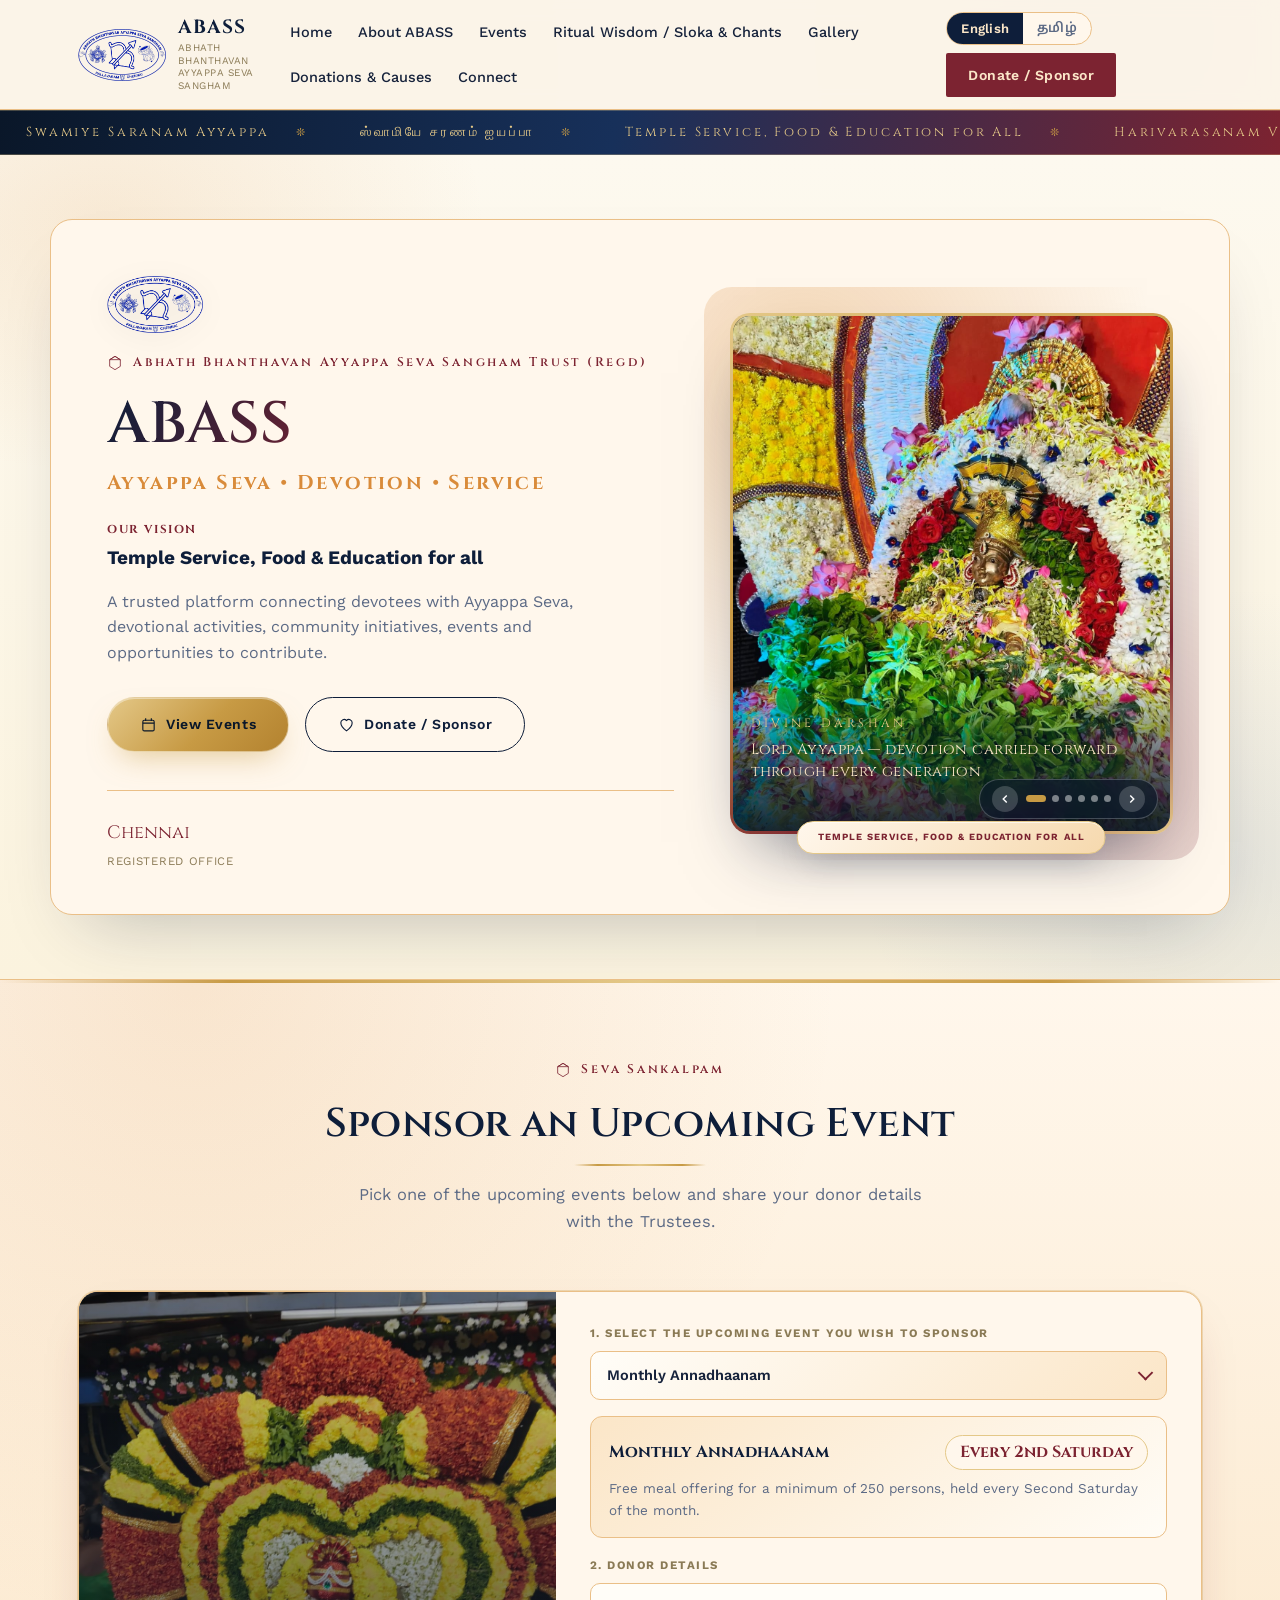
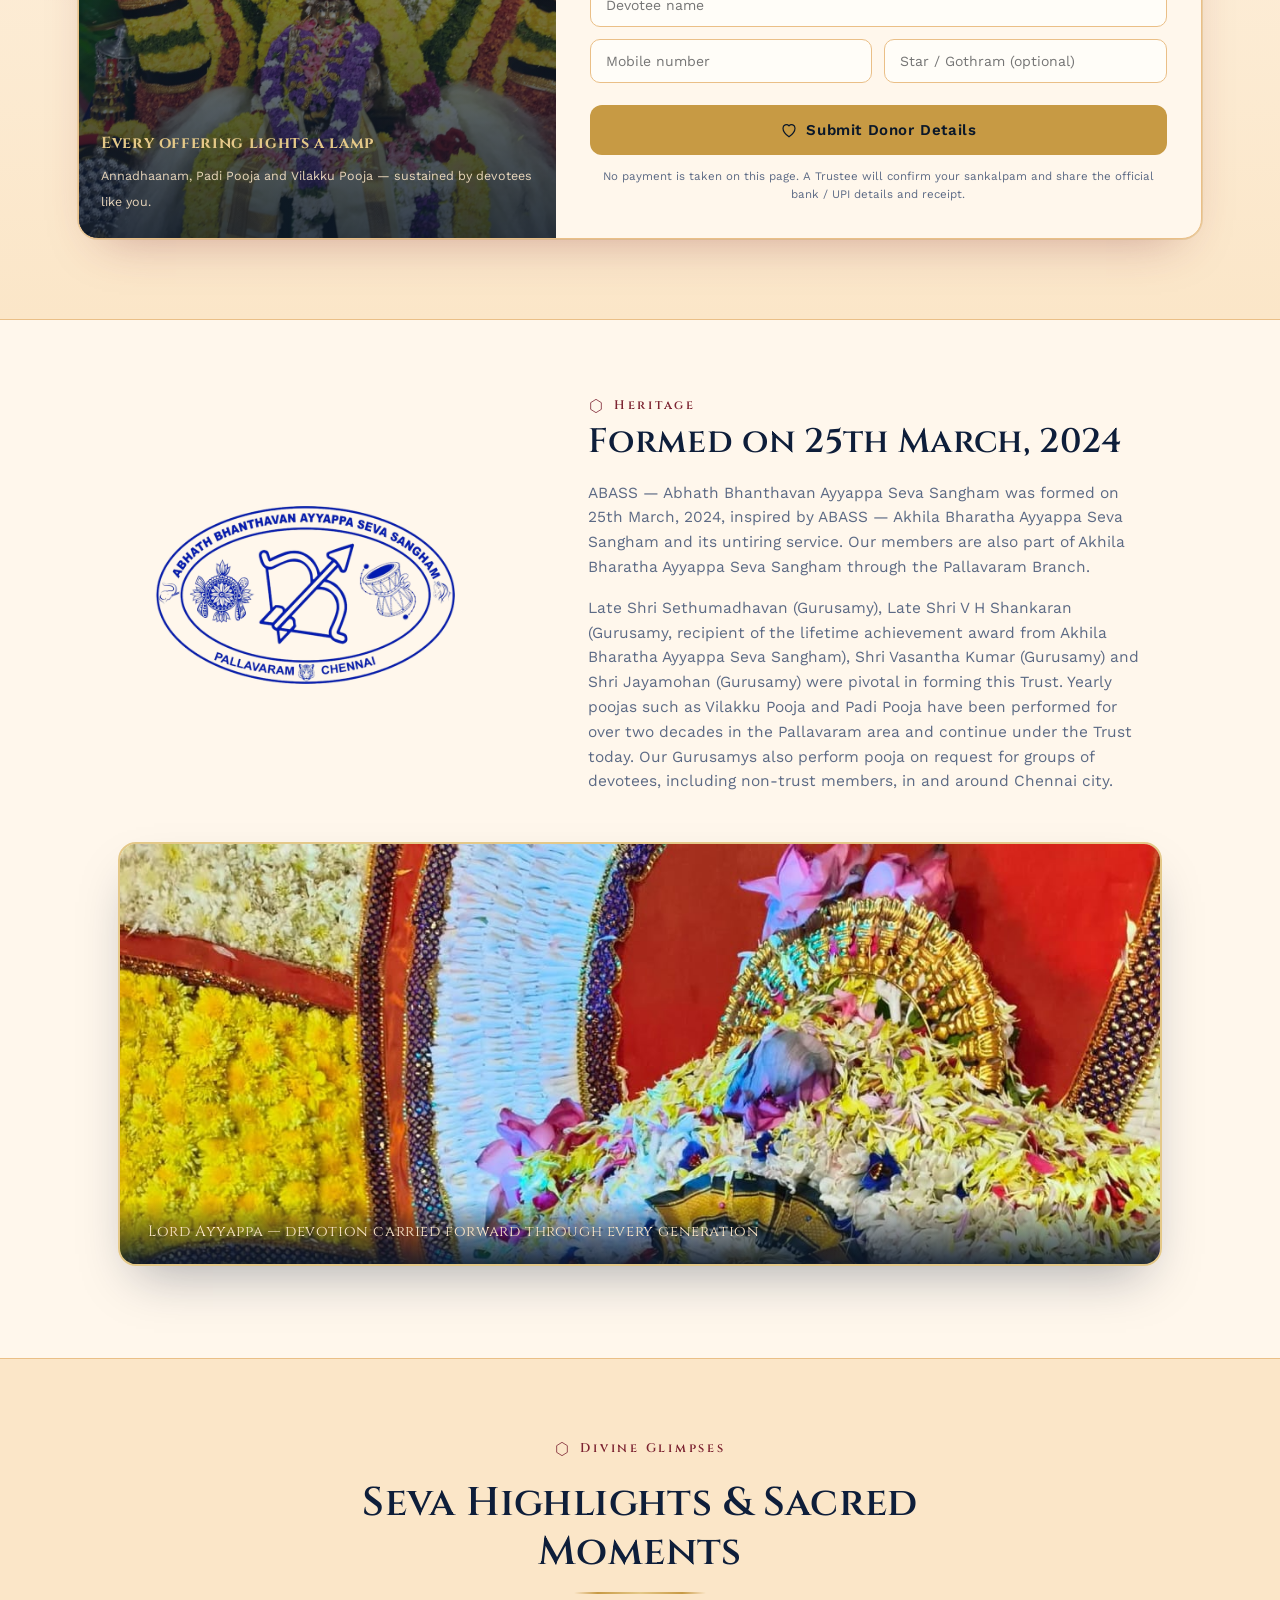
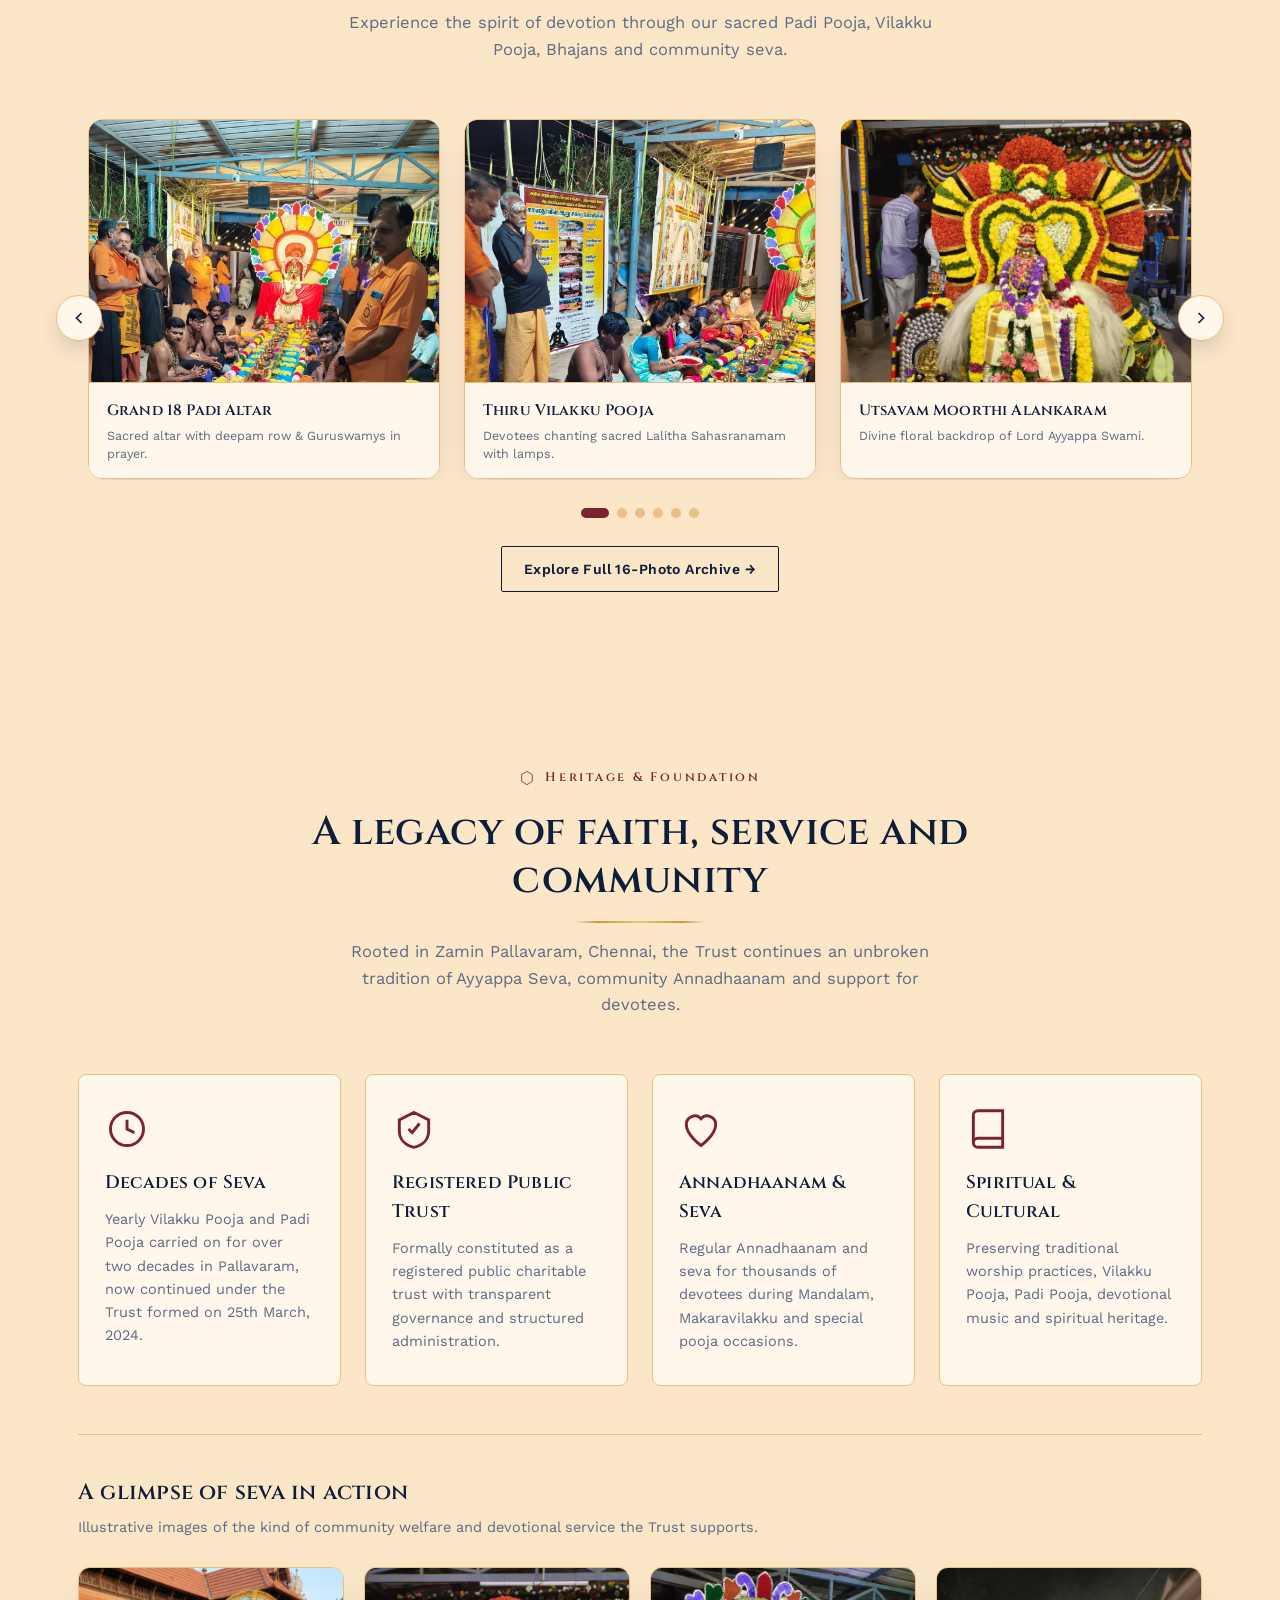
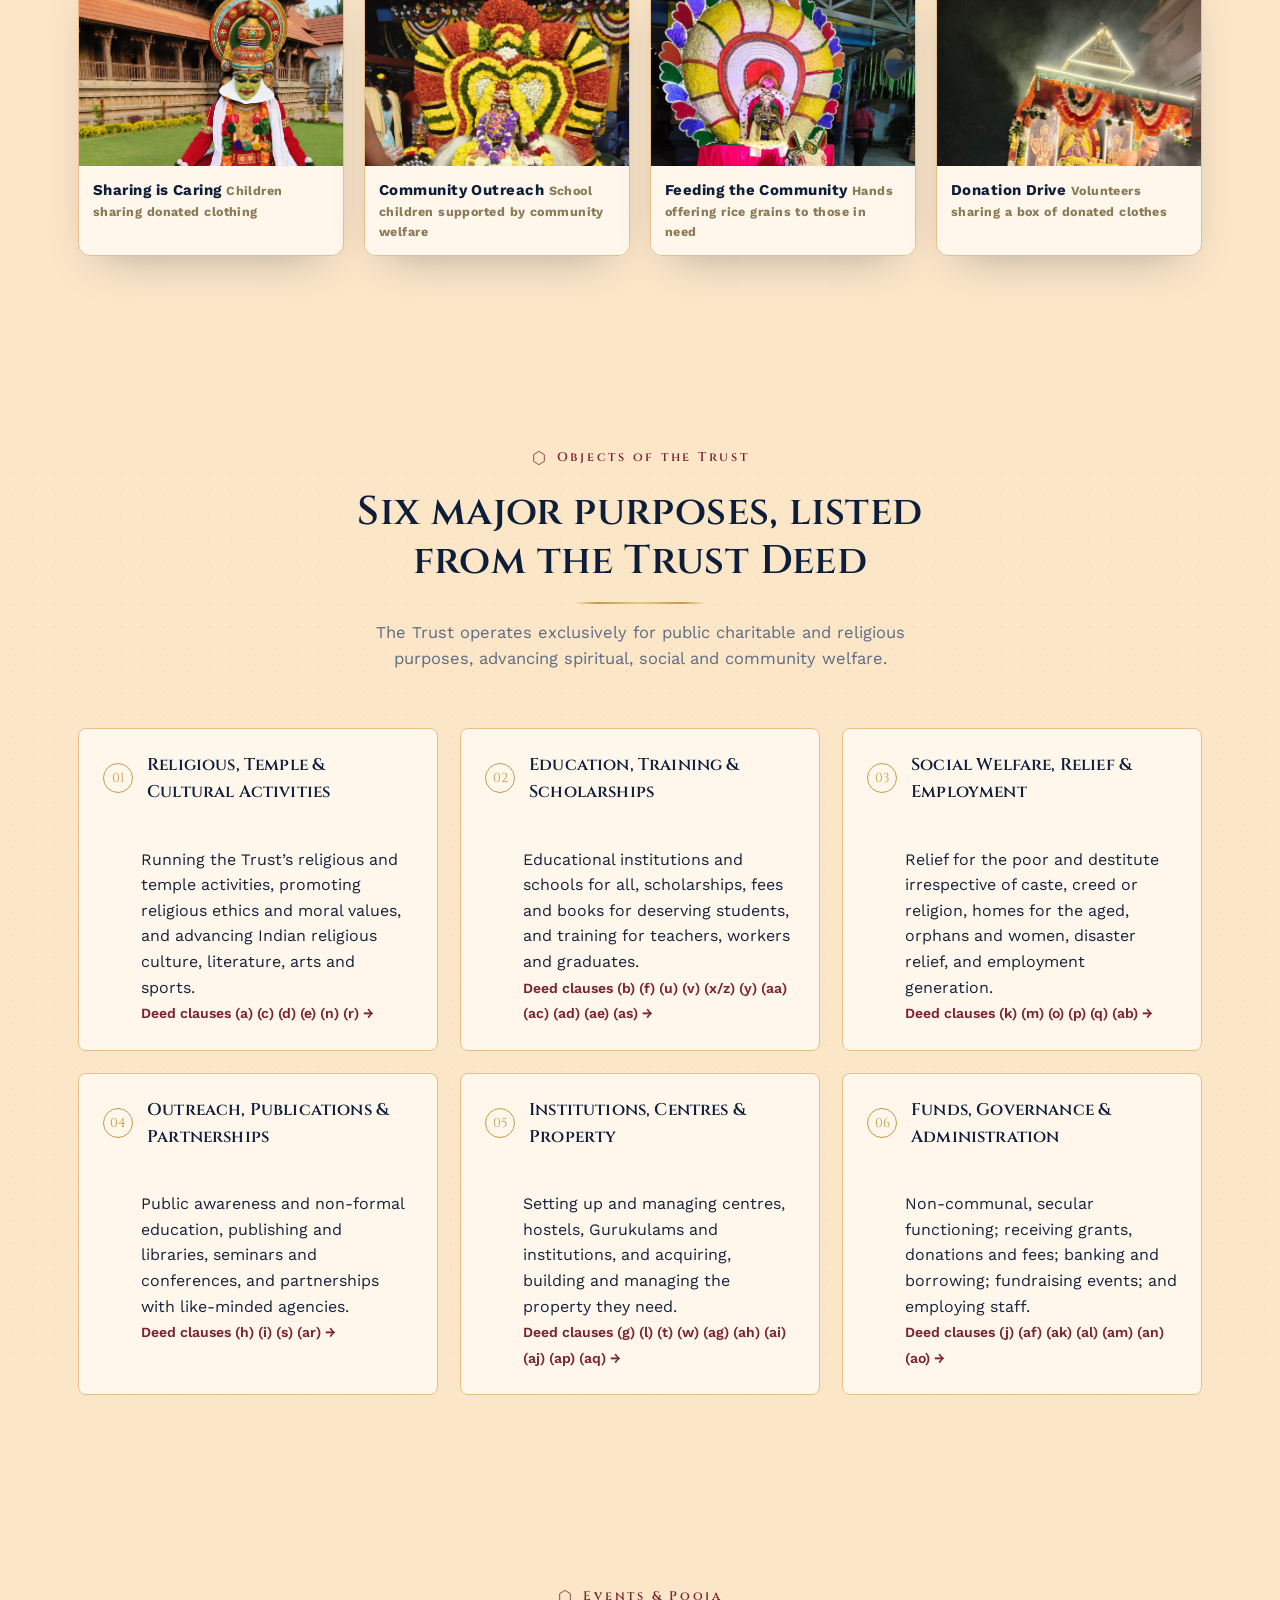
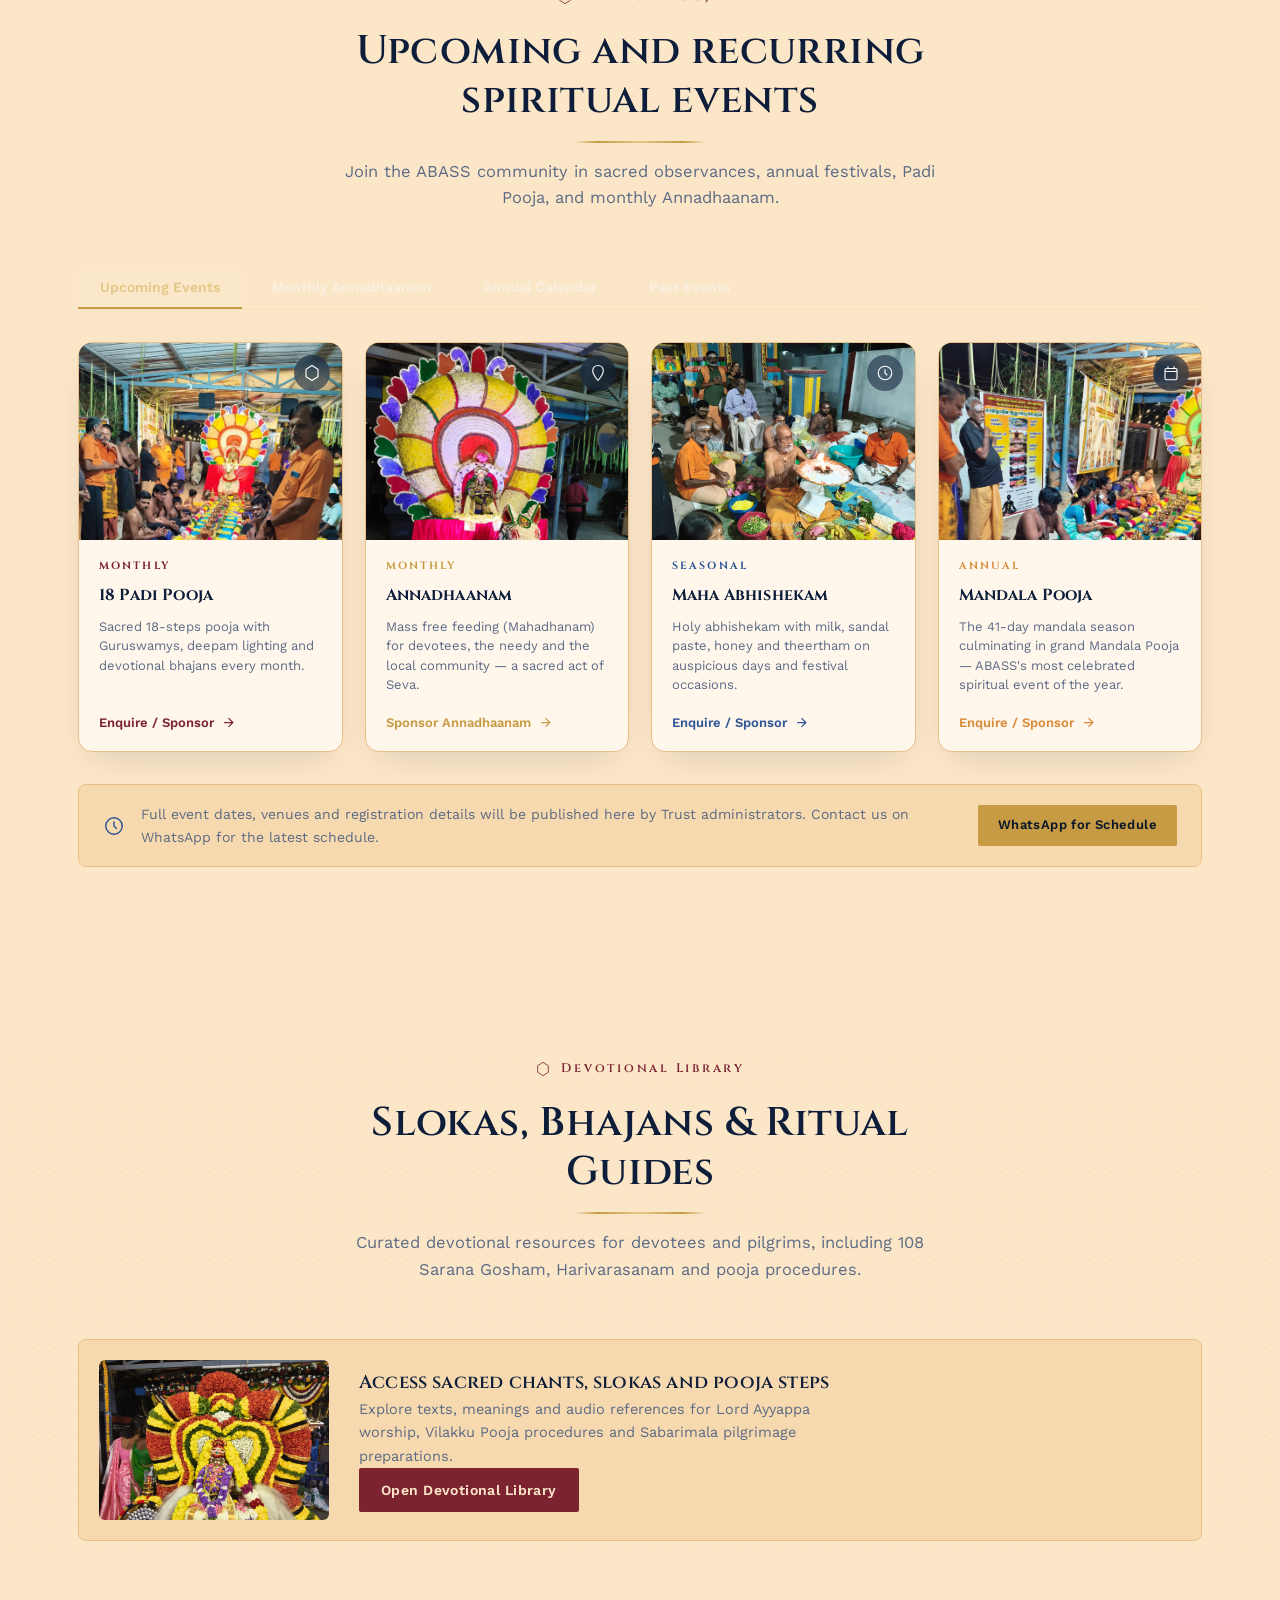
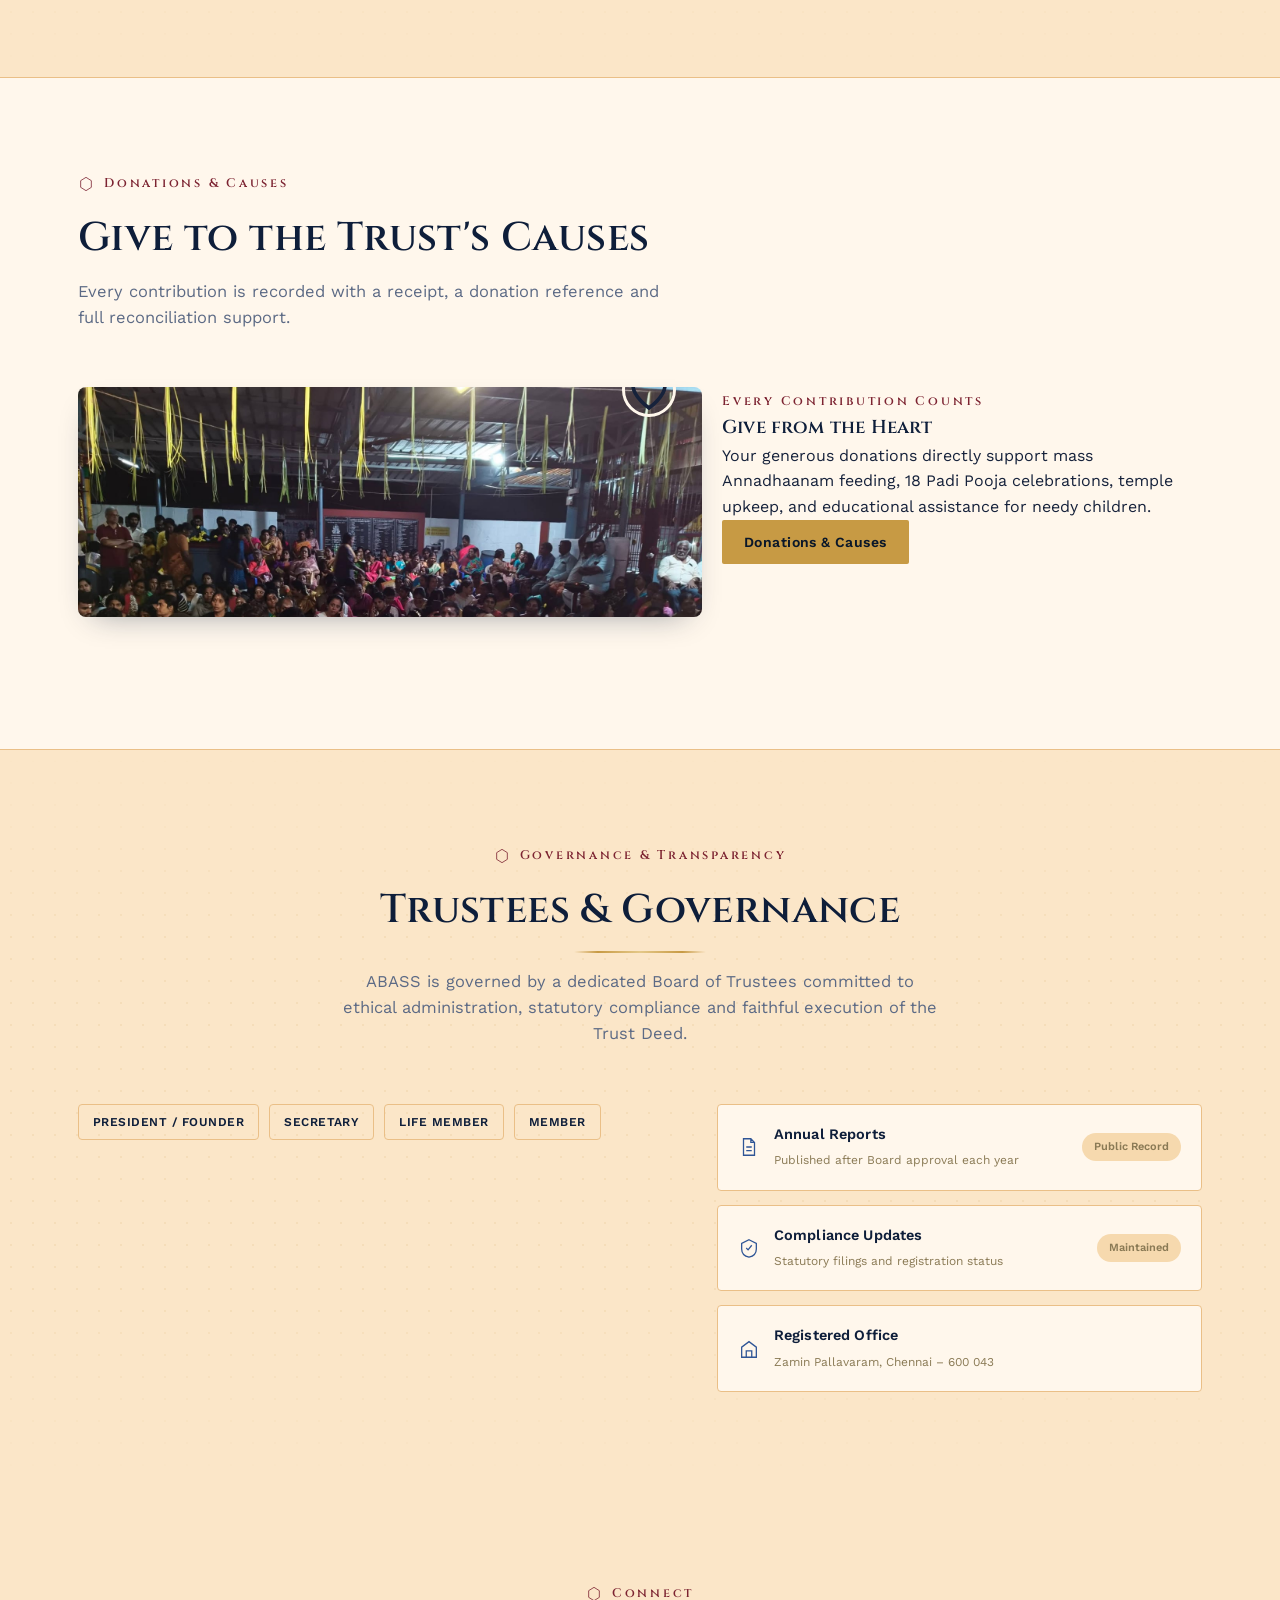
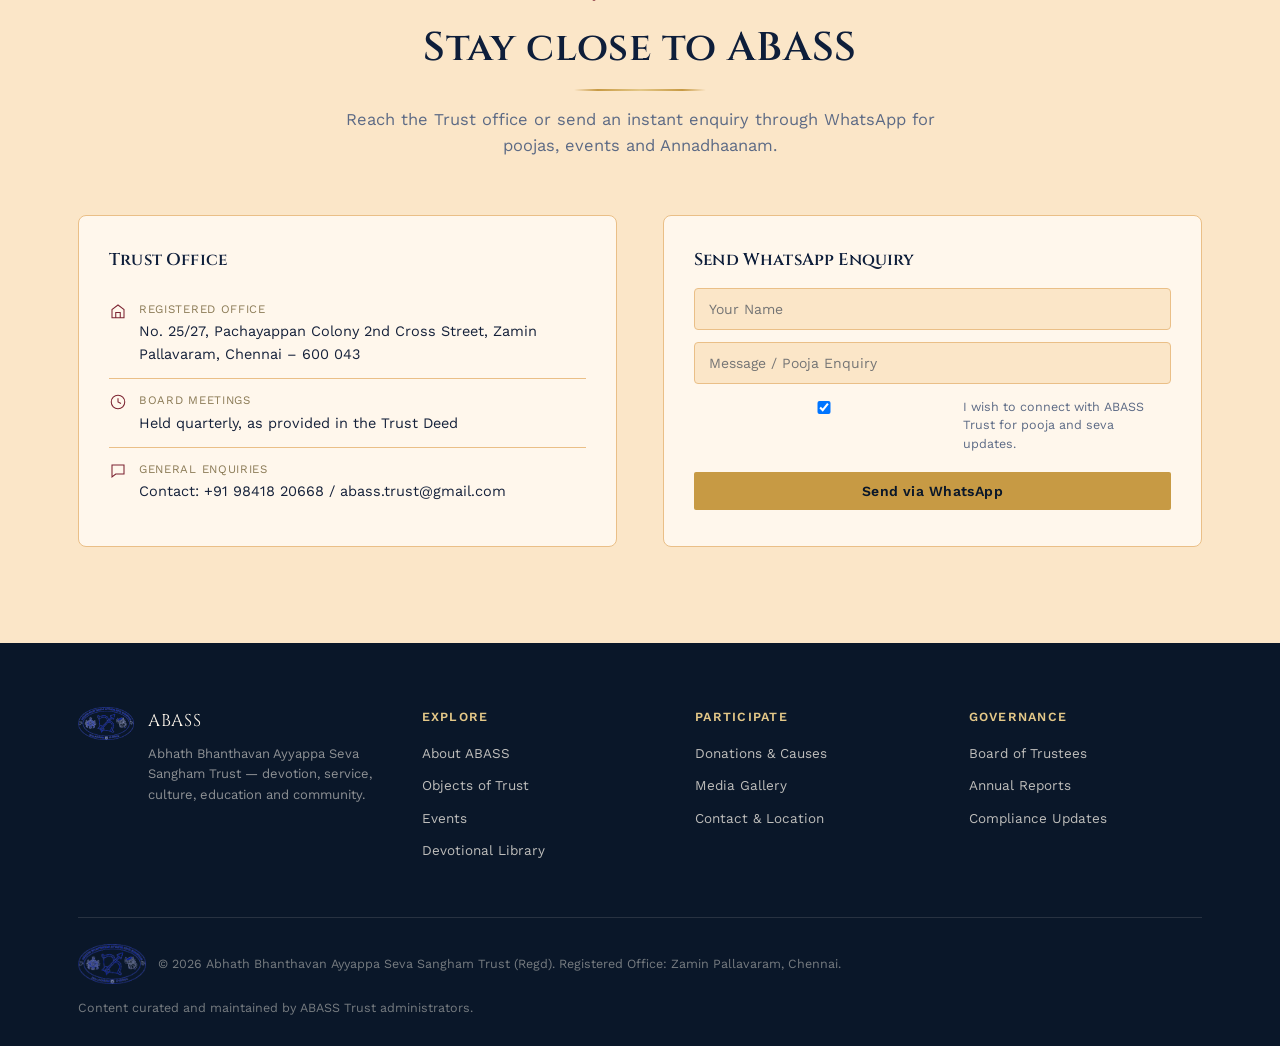
==== index.html @ 4492747e "Initial commit" ====
<!DOCTYPE html>
<html lang="en">
<head>
  <meta charset="UTF-8">
  <meta name="viewport" content="width=device-width, initial-scale=1.0">
  <title>ABASS — Abhath Bhanthavan Ayyappa Seva Sangham Trust (Regd)</title>
  <meta name="description" content="ABASS — Temple Service, Food and Education for all. Abhath Bhanthavan Ayyappa Seva Sangham Trust (Regd), Zamin Pallavaram, Chennai.">
  <link rel="icon" href="assets/favicon.ico" sizes="any">
  <link rel="icon" type="image/png" href="assets/favicon-32.png" sizes="32x32">
  <link rel="icon" type="image/png" href="assets/favicon-16.png" sizes="16x16">
  <link rel="apple-touch-icon" href="assets/apple-touch-icon.png">
  <link rel="preconnect" href="https://fonts.googleapis.com">
  <link rel="preconnect" href="https://fonts.gstatic.com" crossorigin>
  <link rel="stylesheet" href="https://fonts.googleapis.com/css2?family=Cinzel:wght@400;500;600;700&family=Work+Sans:wght@300;400;500;600;700&family=Noto+Sans+Tamil:wght@400;500;600;700&family=Noto+Serif+Tamil:wght@400;500;600;700&display=swap">
  <link rel="stylesheet" href="assets/styles.css">
  <link rel="stylesheet" href="assets/_devotional.css">
</head>
<body>

<header class="site-header">
  <div class="header-inner">
    <a href="index.html" class="brand">
      <img class="logo-en" src="assets/logo-en.png" alt="ABASS - Pallavaram Ayyappa Seva Sangham logo">
      <img class="logo-ta" src="assets/logo-ta.png" alt="ஆபத்பாந்தவன் ஐயப்பா சேவா சங்கம் லோகோ">
      <div class="brand-text">
        <span class="name">ABASS</span>
        <span class="sub" data-en="Abhath Bhanthavan Ayyappa Seva Sangham" data-ta="ஆபத்பாந்தவன் ஐயப்ப சேவா சங்கம்">Abhath Bhanthavan Ayyappa Seva Sangham</span>
      </div>
    </a>
    <nav class="main-nav">
      <a href="index.html" data-en="Home" data-ta="முகப்பு">Home</a>
      <a href="about.html" data-en="About ABASS" data-ta="ABASS பற்றி">About ABASS</a>
      <a href="events.html" data-en="Events" data-ta="நிகழ்வுகள்">Events</a>
      <a href="devotional.html" data-en="Ritual Wisdom / Sloka &amp; Chants" data-ta="சடங்கு ஞானம் / சுலோகம் &amp; மந்திரங்கள்">Ritual Wisdom / Sloka &amp; Chants</a>
      <a href="media.html" data-en="Gallery" data-ta="ஆல்பம்">Gallery</a>
      <a href="donations.html" data-en="Donations &amp; Causes" data-ta="நன்கொடைகள் &amp; காரணங்கள்">Donations &amp; Causes</a>
      <a href="contact.html" data-en="Connect" data-ta="தொடர்பு">Connect</a>
    </nav>
    <div class="header-actions">
      <div class="lang-switch" role="group" aria-label="Language">
        <button type="button" class="lang-btn active" data-lang="en">English</button>
        <button type="button" class="lang-btn" data-lang="ta">தமிழ்</button>
      </div>
      <a href="donations.html" class="btn btn-primary">
        <span data-en="Donate / Sponsor" data-ta="நன்கொடை / ஸ்பான்சர்">Donate / Sponsor</span>
      </a>
      <button class="nav-toggle" type="button" aria-label="Open menu" aria-expanded="false">
        <svg viewBox="0 0 24 24" fill="none" stroke="currentColor" stroke-width="1.7"><path d="M4 7h16M4 12h16M4 17h16"/></svg>
      </button>
    </div>
  </div>
</header>

<!-- SACRED CHANT STRIP -->
<div class="saranam-strip" aria-hidden="true">
  <div class="saranam-track">
    <span>Swamiye Saranam Ayyappa</span><span>ஸ்வாமியே சரணம் ஐயப்பா</span><span>Temple Service, Food &amp; Education for All</span><span>Harivarasanam Viswamohanam</span><span>கோவில் சேவை • உணவு • கல்வி</span>
    <span>Swamiye Saranam Ayyappa</span><span>ஸ்வாமியே சரணம் ஐயப்பா</span><span>Temple Service, Food &amp; Education for All</span><span>Harivarasanam Viswamohanam</span><span>கோவில் சேவை • உணவு • கல்வி</span>
  </div>
</div>


<main class="page-main">
  <!-- HERO SECTION -->
  <section id="home" class="hero">
    <div class="hero-frame container">
      <div class="hero-grid">
        <div class="hero-content">
          <img class="hero-logo logo-en" src="assets/logo-en.png" alt="ABASS - Pallavaram Ayyappa Seva Sangham emblem">
          <img class="hero-logo logo-ta" src="assets/logo-ta.png" alt="ஆபத்பாந்தவன் ஐயப்பா சேவா சங்கம் சின்னம்">
          <div class="eyebrow">
            <svg class="mark" viewBox="0 0 24 24" fill="none" stroke="currentColor" stroke-width="1.2"><polygon points="12,2 20,7 20,17 12,22 4,17 4,7"/><polygon points="12,2 4,7 20,7"/></svg>
            <span data-en="Abhath Bhanthavan Ayyappa Seva Sangham Trust (Regd)" data-ta="ஆபத்பாந்தவன் ஐயப்ப சேவா சங்கம் அறக்கட்டளை (பதிவு)">Abhath Bhanthavan Ayyappa Seva Sangham Trust (Regd)</span>
          </div>
          <h1>ABASS</h1>
          <div class="tagline" data-en="Ayyappa Seva • Devotion • Service" data-ta="ஐயப்ப சேவை • பக்தி • சேவை">Ayyappa Seva • Devotion • Service</div>
          <div class="hero-vision">
            <span class="hero-vision-label" data-en="Our Vision" data-ta="எங்கள் நோக்கம்">Our Vision</span>
            <p class="hero-vision-text" data-en="Temple Service, Food &amp; Education for all" data-ta="கோவில் சேவை, உணவு &amp; கல்வி அனைவருக்கும்">Temple Service, Food &amp; Education for all</p>
          </div>
          <p class="lede" data-en="A trusted platform connecting devotees with Ayyappa Seva, devotional activities, community initiatives, events and opportunities to contribute." data-ta="ஐயப்ப சேவை, பக்தி நடவடிக்கைகள், சமூக முயற்சிகள், நிகழ்வுகள் மற்றும் பங்களிக்கும் வாய்ப்புகளுடன் பக்தர்களை இணைக்கும் நம்பகமான தளம்.">A trusted platform connecting devotees with Ayyappa Seva, devotional activities, community initiatives, events and opportunities to contribute.</p>
          <div class="hero-actions">
            <a href="events.html" class="btn btn-gold">
              <svg viewBox="0 0 24 24" fill="none" stroke="currentColor" stroke-width="1.6"><rect x="4" y="6" width="16" height="15" rx="2"/><path d="M4 10 L20 10 M8 3 L8 7 M16 3 L16 7"/></svg>
              <span data-en="View Events" data-ta="நிகழ்வுகளைக் காண">View Events</span>
            </a>
            <a href="donations.html" class="btn btn-outline">
              <svg viewBox="0 0 24 24" fill="none" stroke="currentColor" stroke-width="1.6"><path d="M12 21 C12 21 4 15.5 4 9.6 A4.6 4.6 0 0 1 12 6.4 A4.6 4.6 0 0 1 20 9.6 C20 15.5 12 21 12 21 Z"/></svg>
              <span data-en="Donate / Sponsor" data-ta="நன்கொடை / ஸ்பான்சர்">Donate / Sponsor</span>
            </a>
          </div>
          <div class="hero-foot">
            <div class="stat">
              <div class="num" style="font-size:18px; margin-top:4px;" data-en="Chennai" data-ta="சென்னை">Chennai</div>
              <div class="lbl" data-en="Registered Office" data-ta="பதிவு அலுவலகம்">Registered Office</div>
            </div>
          </div>
        </div>
        <div class="hero-visual">
          <div class="hero-visual-ring"></div>
          <div class="hero-slideshow">
            <!-- Slide 1: Primary Sacred Darshan (gallery-12.jpg) -->
            <div class="hero-slide active" data-lightbox-src="assets/images/gallery-12.jpg" data-title-en="Lord Ayyappa — devotion carried forward through every generation" data-title-ta="ஸ்ரீ ஐயப்ப சுவாமி — தலைமுறை தலைமுறையாக தொடரும் பக்தி" data-desc-en="Lord Ayyappa Swami in divine splendour draped in sacred garlands and deepams." data-desc-ta="புனித மாலைகளால் அலங்கரிக்கப்பட்ட ஸ்ரீ ஐயப்ப சுவாமியின் அற்புத தரிசனம்.">
              <img src="assets/images/gallery-12.jpg" alt="Sri Ayyappa Swami Thulasi &amp; Vana Mala Alankaram">
            </div>
            <!-- Slide 2: Sanctum Sanctorum (gallery-2.jpg) -->
            <div class="hero-slide" data-lightbox-src="assets/images/gallery-2.jpg" data-title-en="Sri Dharma Sastha Sanctum Sanctorum" data-title-ta="ஸ்ரீ தர்ம சாஸ்தா கருவறை &amp; 18 பொற்படிகள்" data-desc-en="Majestic view of Sri Ayyappa Swami sanctum with 18 golden sacred steps at ABASS." data-desc-ta="18 பொற்படிகளுடன் கூடிய ஸ்ரீ ஐயப்ப சுவாமி கருவறையின் கம்பீரமான காட்சி.">
              <img src="assets/images/gallery-2.jpg" alt="Sri Ayyappa Swami Sanctum Sanctorum with 18 Golden Steps" loading="lazy">
            </div>
            <!-- Slide 3: Grand Utsavam Moorthi (gallery-5.jpg) -->
            <div class="hero-slide" data-lightbox-src="assets/images/gallery-5.jpg" data-title-en="Grand Utsavam Moorthi Alankaram" data-title-ta="உற்சவ மூர்த்தி மகா அலங்காரம்" data-desc-en="Divine darshan of Lord Ayyappa decorated with fragrant jasmine and sacred jewels." data-desc-ta="மல்லிகை மற்றும் ஆபரணங்களால் அலங்கரிக்கப்பட்ட ஐயப்ப சுவாமியின் அற்புத தரிசனம்.">
              <img src="assets/images/gallery-5.jpg" alt="Grand Utsavam Moorthi Alankaram" loading="lazy">
            </div>
            <!-- Slide 4: Sacred 18 Steps (gallery-6.jpg) -->
            <div class="hero-slide" data-lightbox-src="assets/images/gallery-6.jpg" data-title-en="Sacred 18 Steps Floral Radiance" data-title-ta="18 படிகள் மலர் அலங்கார ஒளி" data-desc-en="Detailed view of the 18 steps adorned with rose petals, marigolds and lighted deepams." data-desc-ta="ரோஜா இதழ்கள், சாமந்தி மற்றும் ஏற்றிய தீபங்களால் அலங்கரிக்கப்பட்ட 18 படிகள்.">
              <img src="assets/images/gallery-6.jpg" alt="Sacred 18 Steps Floral Radiance" loading="lazy">
            </div>
            <!-- Slide 5: Maha Abhishekam (gallery-11.jpg) -->
            <div class="hero-slide" data-lightbox-src="assets/images/gallery-11.jpg" data-title-en="Maha Abhishekam Darshan" data-title-ta="மகா அபிஷேக தரிசனம்" data-desc-en="Holy abhishekam with milk, sandal paste, honey, vibhuti and sacred theertham." data-desc-ta="பால், சந்தனம் மற்றும் புனித தீர்த்தத்துடன் கூடிய புனித அபிஷேகம்.">
              <img src="assets/images/gallery-11.jpg" alt="Maha Abhishekam Darshan" loading="lazy">
            </div>
            <!-- Slide 6: Grand 18 Padi Altar (gallery-1.jpg) -->
            <div class="hero-slide" data-lightbox-src="assets/images/gallery-1.jpg" data-title-en="Grand 18 Padi Altar &amp; Deepam Row" data-title-ta="புனித 18 படிகள் பீடம் &amp; தீப வரிசை" data-desc-en="Sacred 18 Padi Pooja altar adorned with glowing brass deepams and floral garlands." data-desc-ta="ஒளிரும் பித்தளை தீபங்கள் மற்றும் மலர் மாலைகளால் அலங்கரிக்கப்பட்ட புனித படி பூஜை பீடம்.">
              <img src="assets/images/gallery-1.jpg" alt="Grand 18 Padi Altar &amp; Deepam Row" loading="lazy">
            </div>

            <!-- Slideshow navigation controls -->
            <div class="hero-slide-nav">
              <button class="hero-nav-arrow prev" type="button" aria-label="Previous Image">
                <svg viewBox="0 0 24 24" fill="none" stroke="currentColor" stroke-width="2.5"><path d="M15 18l-6-6 6-6"/></svg>
              </button>
              <div class="hero-slide-dots"></div>
              <button class="hero-nav-arrow next" type="button" aria-label="Next Image">
                <svg viewBox="0 0 24 24" fill="none" stroke="currentColor" stroke-width="2.5"><path d="M9 18l6-6-6-6"/></svg>
              </button>
            </div>

            <!-- Darshan caption: names the deity image shown to first-time visitors -->
            <div class="hero-darshan-cap">
              <span class="cap-om" data-en="Divine Darshan" data-ta="திவ்ய தரிசனம்">Divine Darshan</span>
              <span class="cap-title">Lord Ayyappa — devotion carried forward through every generation</span>
            </div>
          </div>

          <div class="hero-visual-badge">
            <span class="lbl" data-en="Temple Service, Food &amp; Education for All" data-ta="கோவில் சேவை, உணவு &amp; கல்வி அனைவருக்கும்">Temple Service, Food &amp; Education for All</span>
          </div>
        </div>
      </div>
    </div>
  </section>


  <!-- SEVA SANKALPAM — SPONSOR SELECTOR (2nd section: first thing after the hero on mobile) -->
  <section class="seva-sponsor" id="sponsor-seva">
    <div class="container">
      <div class="section-head center">
        <div class="eyebrow">
          <svg class="mark" viewBox="0 0 24 24" fill="none" stroke="currentColor" stroke-width="1.2"><polygon points="12,2 20,7 20,17 12,22 4,17 4,7"/><polygon points="12,2 4,7 20,7"/></svg>
          <span data-en="Seva Sankalpam" data-ta="சேவா சங்கல்பம்">Seva Sankalpam</span>
        </div>
        <h2 data-en="Sponsor an Upcoming Event" data-ta="வரவிருக்கும் நிகழ்வை ஸ்பான்சர் செய்யுங்கள்">Sponsor an Upcoming Event</h2>
        <p class="lede" data-en="Pick one of the upcoming events below and share your donor details with the Trustees." data-ta="கீழே உள்ள வரவிருக்கும் நிகழ்வுகளில் ஒன்றைத் தேர்ந்தெடுத்து, உங்கள் நன்கொடையாளர் விவரங்களை அறங்காவலர்களிடம் பகிரவும்.">Pick one of the upcoming events below and share your donor details with the Trustees.</p>
      </div>

      <div class="seva-panel">
        <div class="seva-panel-media" data-lightbox-src="assets/images/gallery-6.jpg" data-title-en="Sacred Floral Alankaram &amp; 18 Steps" data-title-ta="மலர் அலங்காரம் &amp; 18 புனித படிகள்" data-desc-en="Lord Ayyappa in full floral alankaram above the sacred 18 steps." data-desc-ta="18 புனித படிகளுக்கு மேல் முழு மலர் அலங்காரத்தில் ஸ்ரீ ஐயப்ப சுவாமி.">
          <img src="assets/images/gallery-6.jpg" alt="Lord Ayyappa in floral alankaram above the sacred 18 steps" loading="lazy">
          <div class="media-veil"></div>
          <div class="media-copy">
            <strong data-en="Every offering lights a lamp" data-ta="ஒவ்வொரு காணிக்கையும் ஒரு தீபம்">Every offering lights a lamp</strong>
            <span data-en="Annadhaanam, Padi Pooja and Vilakku Pooja — sustained by devotees like you." data-ta="அன்னதானம், படி பூஜை மற்றும் விளக்கு பூஜை — உங்களைப் போன்ற பக்தர்களால் நடத்தப்படுகிறது.">Annadhaanam, Padi Pooja and Vilakku Pooja — sustained by devotees like you.</span>
          </div>
        </div>

        <form class="seva-panel-form" data-seva-form>
          <div class="seva-field">
            <label for="sevaSelect" data-en="1. Select the upcoming event you wish to sponsor" data-ta="1. நீங்கள் ஸ்பான்சர் செய்ய விரும்பும் வரவிருக்கும் நிகழ்வைத் தேர்ந்தெடுக்கவும்">1. Select the upcoming event you wish to sponsor</label>
            <div class="seva-select-wrap">
              <select class="seva-select" id="sevaSelect" name="seva" data-seva-select aria-label="Select the upcoming event you wish to sponsor"></select>
            </div>
          </div>

          <div class="seva-detail" data-seva-detail></div>

          <div class="seva-field">
            <label data-en="2. Donor details" data-ta="2. நன்கொடையாளர் விவரங்கள்">2. Donor details</label>
            <input type="text" name="name" placeholder="Devotee name" data-en-ph="Devotee name" data-ta-ph="பக்தர் பெயர்" required>
            <div class="seva-two" style="margin-top:12px;">
              <input type="tel" name="mobile" placeholder="Mobile number" data-en-ph="Mobile number" data-ta-ph="மொபைல் எண்" required>
              <input type="text" name="star" placeholder="Star / Gothram (optional)" data-en-ph="Star / Gothram (optional)" data-ta-ph="நட்சத்திரம் / கோத்திரம் (விருப்பம்)">
            </div>
          </div>

          <button type="submit" class="btn btn-gold seva-submit">
            <svg viewBox="0 0 24 24" fill="none" stroke="currentColor" stroke-width="1.6" style="width:18px;height:18px;"><path d="M12 21 C12 21 4 15.5 4 9.6 A4.6 4.6 0 0 1 12 6.4 A4.6 4.6 0 0 1 20 9.6 C20 15.5 12 21 12 21 Z"/></svg>
            <span data-en="Submit Donor Details" data-ta="நன்கொடையாளர் விவரங்களைச் சமர்ப்பிக்கவும்">Submit Donor Details</span>
          </button>

          <div class="seva-thanks" data-seva-thanks hidden style="margin-top:16px; padding:16px 18px; border:1.5px solid var(--gold-soft); border-radius:12px; background:var(--cream); text-align:center;">
            <strong data-en="Swamiye Saranam Ayyappa! Thank you." data-ta="ஸ்வாமியே சரணம் ஐயப்பா! நன்றி." style="display:block; color:var(--maroon); margin-bottom:4px;">Swamiye Saranam Ayyappa! Thank you.</strong>
            <span data-en="Your donor details have been recorded. A Trustee will contact you shortly to confirm your sankalpam and share the official bank / UPI details." data-ta="உங்கள் நன்கொடையாளர் விவரங்கள் பதிவு செய்யப்பட்டுள்ளன. ஒரு அறங்காவலர் விரைவில் உங்களைத் தொடர்பு கொண்டு சங்கல்பத்தை உறுதிப்படுத்தி, அதிகாரப்பூர்வ வங்கி / UPI விவரங்களைப் பகிர்வார்.">Your donor details have been recorded. A Trustee will contact you shortly to confirm your sankalpam and share the official bank / UPI details.</span>
          </div>

          <p class="seva-note" data-en="No payment is taken on this page. A Trustee will confirm your sankalpam and share the official bank / UPI details and receipt." data-ta="இந்தப் பக்கத்தில் பணம் பெறப்படுவதில்லை. ஒரு அறங்காவலர் உங்கள் சங்கல்பத்தை உறுதிப்படுத்தி, அதிகாரப்பூர்வ வங்கி / UPI விவரங்கள் மற்றும் ரசீதைப் பகிர்வார்.">No payment is taken on this page. A Trustee will confirm your sankalpam and share the official bank / UPI details and receipt.</p>
        </form>
      </div>
    </div>
  </section>

  <!-- HERITAGE SECTION -->
  <section class="heritage">
    <div class="container">
      <div class="heritage-grid">
        <div class="heritage-badge">
          <img class="logo-en" src="assets/logo-en.png" alt="ABASS Ayyappa Seva Sangham Emblem">
          <img class="logo-ta" src="assets/logo-ta.png" alt="ஆபத்பாந்தவன் ஐயப்பா சேவா சங்கம் முத்திரை">
        </div>
        <div>
          <div class="eyebrow">
            <svg class="mark" viewBox="0 0 24 24" fill="none" stroke="currentColor" stroke-width="1.2"><polygon points="12,2 20,7 20,17 12,22 4,17 4,7"/></svg>
            <span data-en="Heritage" data-ta="பாரம்பரியம்">Heritage</span>
          </div>
          <h2 data-en="Formed on 25th March, 2024" data-ta="25 மார்ச் 2024 அன்று உருவாக்கப்பட்டது">Formed on 25th March, 2024</h2>
          <p class="lede" data-en="ABASS — Abhath Bhanthavan Ayyappa Seva Sangham was formed on 25th March, 2024, inspired by ABASS — Akhila Bharatha Ayyappa Seva Sangham and its untiring service. Our members are also part of Akhila Bharatha Ayyappa Seva Sangham through the Pallavaram Branch." data-ta="ABASS — ஆபத்பாந்தவன் ஐயப்பா சேவா சங்கம் 25 மார்ச் 2024 அன்று, ABASS — அகில பாரத ஐயப்பா சேவா சங்கத்தின் இடையறாத சேவையால் ஈர்க்கப்பட்டு உருவாக்கப்பட்டது. எங்கள் உறுப்பினர்கள் பல்லாவரம் கிளை வழியாக அகில பாரத ஐயப்பா சேவா சங்கத்திலும் இணைந்துள்ளனர்.">ABASS — Abhath Bhanthavan Ayyappa Seva Sangham was formed on 25th March, 2024, inspired by ABASS — Akhila Bharatha Ayyappa Seva Sangham and its untiring service. Our members are also part of Akhila Bharatha Ayyappa Seva Sangham through the Pallavaram Branch.</p>
          <p class="lede" data-en="Late Shri Sethumadhavan (Gurusamy), Late Shri V H Shankaran (Gurusamy, recipient of the lifetime achievement award from Akhila Bharatha Ayyappa Seva Sangham), Shri Vasantha Kumar (Gurusamy) and Shri Jayamohan (Gurusamy) were pivotal in forming this Trust. Yearly poojas such as Vilakku Pooja and Padi Pooja have been performed for over two decades in the Pallavaram area and continue under the Trust today. Our Gurusamys also perform pooja on request for groups of devotees, including non-trust members, in and around Chennai city." data-ta="லேட் திரு சேதுமாதவன் (குருசாமி), லேட் திரு வி.எச். சங்கரன் (குருசாமி, அகில பாரத ஐயப்பா சேவா சங்கத்தின் வாழ்நாள் சாதனையாளர் விருது பெற்றவர்), திரு வசந்த குமார் (குருசாமி) மற்றும் திரு ஜெயமோகன் (குருசாமி) ஆகியோர் இந்த அறக்கட்டளையை உருவாக்குவதில் முக்கிய பங்காற்றியவர்கள். விளக்கு பூஜை மற்றும் படி பூஜை போன்ற ஆண்டு பூஜைகள் பல்லாவரம் பகுதியில் இரு தசாப்தங்களுக்கும் மேலாக நடத்தப்பட்டு, அறக்கட்டளை உருவான பின்னரும் தொடர்கின்றன. எங்கள் குருசாமிகள் சென்னை நகரம் மற்றும் சுற்றுவட்டாரப் பகுதிகளில் உள்ள பக்தர் குழுக்களின் (அறக்கட்டளை உறுப்பினர் அல்லாதவர்கள் உட்பட) வேண்டுகோளின் பேரிலும் பூஜைகள் நடத்துகிறார்கள்.">Late Shri Sethumadhavan (Gurusamy), Late Shri V H Shankaran (Gurusamy, recipient of the lifetime achievement award from Akhila Bharatha Ayyappa Seva Sangham), Shri Vasantha Kumar (Gurusamy) and Shri Jayamohan (Gurusamy) were pivotal in forming this Trust. Yearly poojas such as Vilakku Pooja and Padi Pooja have been performed for over two decades in the Pallavaram area and continue under the Trust today. Our Gurusamys also perform pooja on request for groups of devotees, including non-trust members, in and around Chennai city.</p>
        </div>
      </div>

      <figure class="heritage-photo" data-lightbox-src="assets/images/gallery-12.jpg" data-title-en="Lord Ayyappa — devotion carried forward through every generation" data-title-ta="ஸ்ரீ ஐயப்ப சுவாமி — தலைமுறை தலைமுறையாக தொடரும் பக்தி" data-desc-en="Lord Ayyappa — devotion carried forward through every generation." data-desc-ta="ஸ்ரீ ஐயப்ப சுவாமி — தலைமுறை தலைமுறையாக தொடரும் பக்தி.">
        <img src="assets/images/gallery-12.jpg" alt="Lord Ayyappa — devotion carried forward through every generation" loading="lazy">
        <figcaption data-en="Lord Ayyappa — devotion carried forward through every generation" data-ta="ஸ்ரீ ஐயப்ப சுவாமி — தலைமுறை தலைமுறையாக தொடரும் பக்தி">Lord Ayyappa — devotion carried forward through every generation</figcaption>
      </figure>
    </div>
  </section>

  <!-- INTERACTIVE HIGHLIGHTS CAROUSEL SECTION -->
  <section class="highlights-section">
    <div class="container">
      <div class="section-head center">
        <div class="eyebrow">
          <svg class="mark" viewBox="0 0 24 24" fill="none" stroke="currentColor" stroke-width="1.2"><polygon points="12,2 20,7 20,17 12,22 4,17 4,7"/></svg>
          <span data-en="Divine Glimpses" data-ta="தெய்வீக காட்சிகள்">Divine Glimpses</span>
        </div>
        <h2 data-en="Seva Highlights &amp; Sacred Moments" data-ta="சேவை சிறப்பம்சங்கள் &amp; புனித தருணங்கள்">Seva Highlights &amp; Sacred Moments</h2>
        <p class="lede" data-en="Experience the spirit of devotion through our sacred Padi Pooja, Vilakku Pooja, Bhajans and community seva." data-ta="எங்கள் புனித படி பூஜை, விளக்கு பூஜை, பஜனைகள் மற்றும் சமூக சேவை மூலம் பக்தி உணர்வை அனுபவியுங்கள்.">Experience the spirit of devotion through our sacred Padi Pooja, Vilakku Pooja, Bhajans and community seva.</p>
      </div>

      <div class="highlights-slider-container">
        <button class="slider-nav-btn prev" type="button" aria-label="Previous Slide">
          <svg viewBox="0 0 24 24" fill="none" stroke="currentColor" stroke-width="2"><path d="M15 18l-6-6 6-6"/></svg>
        </button>
        <button class="slider-nav-btn next" type="button" aria-label="Next Slide">
          <svg viewBox="0 0 24 24" fill="none" stroke="currentColor" stroke-width="2"><path d="M9 18l6-6-6-6"/></svg>
        </button>

        <div class="highlights-track-wrap">
          <div class="highlights-track">
            
            <!-- Slide 1 -->
            <div class="highlight-slide" data-lightbox-src="assets/images/gallery-1.jpg" data-title-en="Grand 18 Padi Altar &amp; Deepam Row" data-title-ta="புனித 18 படிகள் பீடம் &amp; தீப வரிசை" data-desc-en="Sacred 18 Padi Pooja altar adorned with glowing brass deepams and floral garlands." data-desc-ta="ஒளிரும் பித்தளை தீபங்கள் மற்றும் மலர் மாலைகளால் அலங்கரிக்கப்பட்ட புனித படி பூஜை பீடம்.">
              <div class="highlight-slide-img">
                <img src="assets/images/gallery-1.jpg" alt="Grand 18 Padi Altar & Deepam Row" loading="lazy">
              </div>
              <div class="highlight-slide-content">
                <h4 data-en="Grand 18 Padi Altar" data-ta="18 படிகள் மகா பீடம்">Grand 18 Padi Altar</h4>
                <p data-en="Sacred altar with deepam row &amp; Guruswamys in prayer." data-ta="தீப வரிசை மற்றும் குருசுவாமிகளுடன் புனித பீடம்.">Sacred altar with deepam row &amp; Guruswamys in prayer.</p>
              </div>
            </div>

            <!-- Slide 2 -->
            <div class="highlight-slide" data-lightbox-src="assets/images/gallery-3.jpg" data-title-en="Traditional Thiru Vilakku Pooja" data-title-ta="மங்களகரமான திருவிளக்கு பூஜை" data-desc-en="Women devotees participating in sacred Vilakku Pooja with lighted lamps." data-desc-ta="நெய் தீபங்கள் ஏற்றி விளக்கு பூஜையில் பங்கேற்கும் பெண் பக்தர்கள்.">
              <div class="highlight-slide-img">
                <img src="assets/images/gallery-3.jpg" alt="Traditional Thiru Vilakku Pooja" loading="lazy">
              </div>
              <div class="highlight-slide-content">
                <h4 data-en="Thiru Vilakku Pooja" data-ta="திருவிளக்கு பூஜை">Thiru Vilakku Pooja</h4>
                <p data-en="Devotees chanting sacred Lalitha Sahasranamam with lamps." data-ta="தீபங்கள் ஏற்றி லலிதா சஹஸ்ரநாமம் பாராயணம் செய்தல்.">Devotees chanting sacred Lalitha Sahasranamam with lamps.</p>
              </div>
            </div>

            <!-- Slide 3 -->
            <div class="highlight-slide" data-lightbox-src="assets/images/gallery-5.jpg" data-title-en="Grand Utsavam Moorthi Alankaram" data-title-ta="உற்சவ மூர்த்தி மகா அலங்காரம்" data-desc-en="Divine darshan of Lord Ayyappa decorated with fragrant jasmine and sacred jewels." data-desc-ta="மல்லிகை மற்றும் ஆபரணங்களால் அலங்கரிக்கப்பட்ட ஐயப்ப சுவாமியின் அற்புத தரிசனம்.">
              <div class="highlight-slide-img">
                <img src="assets/images/gallery-5.jpg" alt="Grand Utsavam Moorthi Alankaram" loading="lazy">
              </div>
              <div class="highlight-slide-content">
                <h4 data-en="Utsavam Moorthi Alankaram" data-ta="உற்சவ மூர்த்தி அலங்காரம்">Utsavam Moorthi Alankaram</h4>
                <p data-en="Divine floral backdrop of Lord Ayyappa Swami." data-ta="ஐயப்ப சுவாமியின் திவ்ய மலர் அலங்காரம்.">Divine floral backdrop of Lord Ayyappa Swami.</p>
              </div>
            </div>

            <!-- Slide 4 -->
            <div class="highlight-slide" data-lightbox-src="assets/images/gallery-6.jpg" data-title-en="Sacred 18 Steps Floral Radiance" data-title-ta="18 படிகள் மலர் அலங்கார ஒளி" data-desc-en="Detailed view of the 18 steps adorned with rose petals, marigolds and lighted deepams." data-desc-ta="ரோஜா இதழ்கள், சாமந்தி மற்றும் ஏற்றிய தீபங்களால் அலங்கரிக்கப்பட்ட 18 படிகள்.">
              <div class="highlight-slide-img">
                <img src="assets/images/gallery-6.jpg" alt="Sacred 18 Steps Floral Radiance" loading="lazy">
              </div>
              <div class="highlight-slide-content">
                <h4 data-en="18 Sacred Steps Deepams" data-ta="18 புனித படிகள் தீபங்கள்">18 Sacred Steps Deepams</h4>
                <p data-en="Luminous deepams on every step invoking the deities." data-ta="ஒவ்வொரு படியிலும் ஒளிரும் புனித தீபங்கள்.">Luminous deepams on every step invoking the deities.</p>
              </div>
            </div>

            <!-- Slide 5 -->
            <div class="highlight-slide" data-lightbox-src="assets/images/gallery-8.jpg" data-title-en="Utsavam Procession &amp; Darshan" data-title-ta="உற்சவ ஊர்வலம் &amp; தரிசனம்" data-desc-en="Majestic procession darshan of Lord Ayyappa with silver kavacham and royal umbrella." data-desc-ta="வெள்ளி கவசம் மற்றும் ராஜ குடையுடன் ஐயப்ப சுவாமியின் ஊர்வல தரிசனம்.">
              <div class="highlight-slide-img">
                <img src="assets/images/gallery-8.jpg" alt="Utsavam Procession and Darshan" loading="lazy">
              </div>
              <div class="highlight-slide-content">
                <h4 data-en="Procession Darshan" data-ta="ஊர்வல தரிசனம்">Procession Darshan</h4>
                <p data-en="Grand ceremonial procession during annual Utsavam." data-ta="ஆண்டு உற்சவத்தின் போது நடைபெறும் மங்கள ஊர்வலம்.">Grand ceremonial procession during annual Utsavam.</p>
              </div>
            </div>

            <!-- Slide 6 -->
            <div class="highlight-slide" data-lightbox-src="assets/images/gallery-11.jpg" data-title-en="Maha Abhishekam Darshan" data-title-ta="மகா அபிஷேக தரிசனம்" data-desc-en="Holy abhishekam with milk, sandal paste, honey, vibhuti and sacred theertham." data-desc-ta="பால், சந்தனம் மற்றும் புனித தீர்த்தத்துடன் கூடிய புனித அபிஷேகம்.">
              <div class="highlight-slide-img">
                <img src="assets/images/gallery-11.jpg" alt="Maha Abhishekam Darshan" loading="lazy">
              </div>
              <div class="highlight-slide-content">
                <h4 data-en="Maha Abhishekam" data-ta="மகா அபிஷேகம்">Maha Abhishekam</h4>
                <p data-en="Sacred Abhishekam blessing all participating devotees." data-ta="பக்தர்களுக்கு ஆசியளிக்கும் புனித அபிஷேகம்.">Sacred Abhishekam blessing all participating devotees.</p>
              </div>
            </div>

            <!-- Slide 7 -->
            <div class="highlight-slide" data-lightbox-src="assets/images/gallery-12.jpg" data-title-en="Thulasi &amp; Vana Mala Alankaram" data-title-ta="துளசி &amp; வனமாலை அலங்காரம்" data-desc-en="Intricate close-up darshan of Lord Ayyappa draped in sacred Thulasi, Lotus and Bilva garlands." data-desc-ta="புனித துளசி மற்றும் மலர் மாலைகளால் அலங்கரிக்கப்பட்ட சுவாமியின் திவ்ய தரிசனம்.">
              <div class="highlight-slide-img">
                <img src="assets/images/gallery-12.jpg" alt="Thulasi & Vana Mala Alankaram" loading="lazy">
              </div>
              <div class="highlight-slide-content">
                <h4 data-en="Thulasi &amp; Garland Darshan" data-ta="துளசி &amp; மாலை தரிசனம்">Thulasi &amp; Garland Darshan</h4>
                <p data-en="Mesmerizing close-up of Lord Manikanta in full splendor." data-ta="முழு அலங்காரத்தில் மணிகண்ட பிரபுவின் மெய்சிலிர்க்கும் தரிசனம்.">Mesmerizing close-up of Lord Manikanta in full splendor.</p>
              </div>
            </div>

            <!-- Slide 8 -->
            <div class="highlight-slide" data-lightbox-src="assets/images/gallery-16.jpg" data-title-en="Grand Congregation &amp; Prasadam" data-title-ta="மகா சங்கமம் &amp; பிரசாதம் வழங்குதல்" data-desc-en="Hundreds of devotees receiving sacred prasadam and Annadhaanam after completion of Mahapooja." data-desc-ta="மகாபூஜை நிறைவடைந்த பின் புனித பிரசாதம் மற்றும் அன்னதானம் பெறும் பக்தர்கள்.">
              <div class="highlight-slide-img">
                <img src="assets/images/gallery-16.jpg" alt="Grand Congregation & Prasadam" loading="lazy">
              </div>
              <div class="highlight-slide-content">
                <h4 data-en="Annadhaanam Congregation" data-ta="அன்னதான சங்கமம்">Annadhaanam Congregation</h4>
                <p data-en="Devotees sharing prasad in sacred communion." data-ta="புனித பிரசாதம் மற்றும் அன்னதானத்தில் பக்தர்கள் சங்கமம்.">Devotees sharing prasad in sacred communion.</p>
              </div>
            </div>

          </div>
        </div>

        <div class="slider-dots"></div>

        <div style="text-align:center; margin-top:28px;">
          <a href="media.html" class="btn btn-outline">
            <span data-en="Explore Full 16-Photo Archive →" data-ta="முழு 16 புகைப்பட காப்பகத்தை காண்க →">Explore Full 16-Photo Archive →</span>
          </a>
        </div>
      </div>
    </div>
  </section>

  <!-- ABOUT SECTION -->
  <section id="about" class="section">
    <div class="container">
      <div class="section-head center">
        <div class="eyebrow">
          <svg class="mark" viewBox="0 0 24 24" fill="none" stroke="currentColor" stroke-width="1.2"><polygon points="12,2 20,7 20,17 12,22 4,17 4,7"/></svg>
          <span data-en="Heritage &amp; Foundation" data-ta="பாரம்பரியம் &amp; அடித்தளம்">Heritage &amp; Foundation</span>
        </div>
        <h2 data-en="A legacy of faith, service and community" data-ta="நம்பிக்கை, சேவை மற்றும் சமூகத்தின் பாரம்பரியம்">A legacy of faith, service and community</h2>
        <p class="lede" data-en="Rooted in Zamin Pallavaram, Chennai, the Trust continues an unbroken tradition of Ayyappa Seva, community Annadhaanam and support for devotees." data-ta="சென்னை ஜமீன் பல்லாவரத்தை மையமாகக் கொண்டு, ஐயப்ப சேவை, சமூக அன்னதானம் மற்றும் பக்தர்களுக்கான ஆதரவின் தொடர்ச்சியான பாரம்பரியத்தை அறக்கட்டளை முன்னெடுத்துச் செல்கிறது.">Rooted in Zamin Pallavaram, Chennai, the Trust continues an unbroken tradition of Ayyappa Seva, community Annadhaanam and support for devotees.</p>
      </div>

      <div class="pillars">
        <div class="pillar-card">
          <div class="icon">
            <svg viewBox="0 0 24 24" fill="none" stroke="currentColor" stroke-width="1.6"><circle cx="12" cy="12" r="9"/><path d="M12 7 L12 12 L16 14"/></svg>
          </div>
          <h3 data-en="Decades of Seva" data-ta="தசாப்தங்கள் சேவை">Decades of Seva</h3>
          <p data-en="Yearly Vilakku Pooja and Padi Pooja carried on for over two decades in Pallavaram, now continued under the Trust formed on 25th March, 2024." data-ta="பல்லாவரத்தில் இரு தசாப்தங்களுக்கும் மேலாக நடத்தப்பட்ட ஆண்டு விளக்கு பூஜை மற்றும் படி பூஜை, 25 மார்ச் 2024 அன்று உருவாக்கப்பட்ட அறக்கட்டளையின் கீழ் தொடர்கிறது.">Yearly Vilakku Pooja and Padi Pooja carried on for over two decades in Pallavaram, now continued under the Trust formed on 25th March, 2024.</p>
        </div>
        <div class="pillar-card">
          <div class="icon">
            <svg viewBox="0 0 24 24" fill="none" stroke="currentColor" stroke-width="1.6"><path d="M12 3 L20 7 L20 13 C20 18 16.5 21 12 22 C7.5 21 4 18 4 13 L4 7 Z"/><path d="M9 12 L11 14 L15 9"/></svg>
          </div>
          <h3 data-en="Registered Public Trust" data-ta="பதிவு செய்யப்பட்ட பொது அறக்கட்டளை">Registered Public Trust</h3>
          <p data-en="Formally constituted as a registered public charitable trust with transparent governance and structured administration." data-ta="வெளிப்படையான நிர்வாகம் மற்றும் முறையான கட்டமைப்புடன் பதிவு செய்யப்பட்ட பொது அறக்கட்டளையாக உருவாக்கப்பட்டது.">Formally constituted as a registered public charitable trust with transparent governance and structured administration.</p>
        </div>
        <div class="pillar-card">
          <div class="icon">
            <svg viewBox="0 0 24 24" fill="none" stroke="currentColor" stroke-width="1.6"><path d="M12 21 C12 21 4 15.5 4 9.6 A4.6 4.6 0 0 1 12 6.4 A4.6 4.6 0 0 1 20 9.6 C20 15.5 12 21 12 21 Z"/></svg>
          </div>
          <h3 data-en="Annadhaanam &amp; Seva" data-ta="அன்னதானம் &amp; சேவை">Annadhaanam &amp; Seva</h3>
          <p data-en="Regular Annadhaanam and seva for thousands of devotees during Mandalam, Makaravilakku and special pooja occasions." data-ta="மண்டலம், மகரவிளக்கு மற்றும் சிறப்பு பூஜை நாட்களில் ஆயிரக்கணக்கான பக்தர்களுக்கு வழக்கமான அன்னதானம் மற்றும் சேவை.">Regular Annadhaanam and seva for thousands of devotees during Mandalam, Makaravilakku and special pooja occasions.</p>
        </div>
        <div class="pillar-card">
          <div class="icon">
            <svg viewBox="0 0 24 24" fill="none" stroke="currentColor" stroke-width="1.6"><path d="M4 19.5 A2.5 2.5 0 0 1 6.5 17 L20 17"/><path d="M6.5 2 H20 V22 H6.5 A2.5 2.5 0 0 1 4 19.5 V4.5 A2.5 2.5 0 0 1 6.5 2 Z"/></svg>
          </div>
          <h3 data-en="Spiritual &amp; Cultural" data-ta="ஆன்மீகம் &amp; கலாச்சாரம்">Spiritual &amp; Cultural</h3>
          <p data-en="Preserving traditional worship practices, Vilakku Pooja, Padi Pooja, devotional music and spiritual heritage." data-ta="பாரம்பரிய வழிபாட்டு முறைகள், விளக்கு பூஜை, படி பூஜை, பக்தி இசை மற்றும் ஆன்மீக பாரம்பரியத்தை பாதுகாத்தல்.">Preserving traditional worship practices, Vilakku Pooja, Padi Pooja, devotional music and spiritual heritage.</p>
        </div>
      </div>

      <div class="seva-gallery">
        <div class="seva-gallery-head">
          <h3 data-en="A glimpse of seva in action" data-ta="சேவையின் ஒரு காட்சி">A glimpse of seva in action</h3>
          <p class="lede" data-en="Illustrative images of the kind of community welfare and devotional service the Trust supports." data-ta="அறக்கட்டளை ஆதரிக்கும் சமூக நலன் மற்றும் பக்தி சேவையின் எடுத்துக்காட்டு காட்சிகள்.">Illustrative images of the kind of community welfare and devotional service the Trust supports.</p>
        </div>
        <div class="seva-gallery-grid">
          <figure class="seva-fig" data-lightbox-src="assets/images/gallery-10.jpg" data-title-en="Sharing is Caring — Children sharing donated clothing" data-title-ta="பகிர்வது பாசம் — நன்கொடை ஆடைகளை பகிரும் குழந்தைகள்" data-desc-en="Children sharing donated clothing and school essentials.">
            <img src="assets/images/gallery-10.png" alt="Children sharing donated clothing" loading="lazy">
            <figcaption>
              <span class="seva-fig-title" data-en="Sharing is Caring" data-ta="பகிர்வது பாசம்">Sharing is Caring</span>
              <span class="seva-fig-sub" data-en="Children sharing donated clothing" data-ta="நன்கொடை ஆடைகளை பகிரும் குழந்தைகள்">Children sharing donated clothing</span>
            </figcaption>
          </figure>
          <figure class="seva-fig" data-lightbox-src="assets/images/gallery-4.jpg" data-title-en="Community Outreach — School children supported by community welfare" data-title-ta="சமூக ஈடுபாடு — உதவி பெறும் பள்ளி மாணவர்கள்" data-desc-en="School children supported by community welfare initiatives.">
            <img src="assets/images/gallery-4.jpg" alt="School children supported by community welfare" loading="lazy">
            <figcaption>
              <span class="seva-fig-title" data-en="Community Outreach" data-ta="சமூக ஈடுபாடு">Community Outreach</span>
              <span class="seva-fig-sub" data-en="School children supported by community welfare" data-ta="சமூக நலன் மூலம் உதவி பெறும் பள்ளி மாணவர்கள்">School children supported by community welfare</span>
            </figcaption>
          </figure>
          <figure class="seva-fig" data-lightbox-src="assets/images/gallery-7.jpg" data-title-en="Feeding the Community — Hands offering rice grains to those in need" data-title-ta="சமூகத்திற்கு உணவளித்தல் — அன்னதானம்" data-desc-en="Hands offering rice grains and nourishment to those in need.">
            <img src="assets/images/gallery-7.jpg" alt="Hands offering rice grains to those in need" loading="lazy">
            <figcaption>
              <span class="seva-fig-title" data-en="Feeding the Community" data-ta="சமூகத்திற்கு உணவளித்தல்">Feeding the Community</span>
              <span class="seva-fig-sub" data-en="Hands offering rice grains to those in need" data-ta="தேவையிலுள்ளோருக்கு அரிசி வழங்கி அன்னதானம்">Hands offering rice grains to those in need</span>
            </figcaption>
          </figure>
          <figure class="seva-fig" data-lightbox-src="assets/images/gallery-13.jpg" data-title-en="Donation Drive — Volunteers sharing a box of donated clothes" data-title-ta="நன்கொடை இயக்கம் — தொண்டர்கள் ஆடை வழங்குதல்" data-desc-en="Volunteers sharing a box of donated clothes for underprivileged families.">
            <img src="assets/images/gallery-13.jpg" alt="Volunteers sharing a box of donated clothes" loading="lazy">
            <figcaption>
              <span class="seva-fig-title" data-en="Donation Drive" data-ta="நன்கொடை இயக்கம்">Donation Drive</span>
              <span class="seva-fig-sub" data-en="Volunteers sharing a box of donated clothes" data-ta="தொண்டர்கள் நன்கொடை ஆடைகளை பகிர்ந்தளித்தல்">Volunteers sharing a box of donated clothes</span>
            </figcaption>
          </figure>
        </div>
      </div>
    </div>
  </section>

  <!-- OBJECTS SECTION -->
  <section id="objects" class="section section-alt">
    <div class="container">
      <div class="section-head center">
        <div class="eyebrow">
          <svg class="mark" viewBox="0 0 24 24" fill="none" stroke="currentColor" stroke-width="1.2"><polygon points="12,2 20,7 20,17 12,22 4,17 4,7"/></svg>
          <span data-en="Objects of the Trust" data-ta="அறக்கட்டளையின் நோக்கங்கள்">Objects of the Trust</span>
        </div>
        <h2 data-en="Six major purposes, listed from the Trust Deed" data-ta="அறக்கட்டளை பத்திரத்திலிருந்து ஆறு முக்கிய நோக்கங்கள்">Six major purposes, listed from the Trust Deed</h2>
        <p class="lede" data-en="The Trust operates exclusively for public charitable and religious purposes, advancing spiritual, social and community welfare." data-ta="அறக்கட்டளை ஆன்மீக, சமூக மற்றும் மக்கள் நலனை மேம்படுத்தும் வகையில் பிரத்தியேகமாக செயல்படுகிறது.">The Trust operates exclusively for public charitable and religious purposes, advancing spiritual, social and community welfare.</p>
      </div>

      <div class="objects-grid">
        <div class="obj-card">
          <div class="obj-head">
            <span class="num">01</span>
            <h3 data-en="Religious, Temple &amp; Cultural Activities" data-ta="சமய, கோவில் &amp; கலாச்சார பணிகள்">Religious, Temple &amp; Cultural Activities</h3>
          </div>
          <div class="obj-list">
            <p data-en="Running the Trust’s religious and temple activities, promoting religious ethics and moral values, and advancing Indian religious culture, literature, arts and sports." data-ta="அறக்கட்டளையின் மத மற்றும் கோவில் பணிகளை நடத்துதல், மத நெறிகள் மற்றும் தார்மீக விழுமியங்களை வளர்த்தல், இந்திய மத கலாச்சாரம், இலக்கியம், கலைகள் மற்றும் விளையாட்டுகளை மேம்படுத்துதல்.">Running the Trust’s religious and temple activities, promoting religious ethics and moral values, and advancing Indian religious culture, literature, arts and sports.</p>
            <p><a class="obj-more" href="objects.html#deed" data-en="Deed clauses (a) (c) (d) (e) (n) (r) →" data-ta="பத்திர விதிகள் (a) (c) (d) (e) (n) (r) →">Deed clauses (a) (c) (d) (e) (n) (r) →</a></p>
          </div>
        </div>

        <div class="obj-card">
          <div class="obj-head">
            <span class="num">02</span>
            <h3 data-en="Education, Training &amp; Scholarships" data-ta="கல்வி, பயிற்சி &amp; உதவித்தொகை">Education, Training &amp; Scholarships</h3>
          </div>
          <div class="obj-list">
            <p data-en="Educational institutions and schools for all, scholarships, fees and books for deserving students, and training for teachers, workers and graduates." data-ta="அனைவருக்குமான கல்வி நிறுவனங்கள் மற்றும் பள்ளிகள், தகுதியான மாணவர்களுக்கு உதவித்தொகை, கட்டணம் மற்றும் புத்தகங்கள், ஆசிரியர்கள், பணியாளர்கள் மற்றும் பட்டதாரிகளுக்கான பயிற்சி.">Educational institutions and schools for all, scholarships, fees and books for deserving students, and training for teachers, workers and graduates.</p>
            <p><a class="obj-more" href="objects.html#deed" data-en="Deed clauses (b) (f) (u) (v) (x/z) (y) (aa) (ac) (ad) (ae) (as) →" data-ta="பத்திர விதிகள் (b) (f) (u) (v) (x/z) (y) (aa) (ac) (ad) (ae) (as) →">Deed clauses (b) (f) (u) (v) (x/z) (y) (aa) (ac) (ad) (ae) (as) →</a></p>
          </div>
        </div>

        <div class="obj-card">
          <div class="obj-head">
            <span class="num">03</span>
            <h3 data-en="Social Welfare, Relief &amp; Employment" data-ta="சமூக நலன், நிவாரணம் &amp; வேலைவாய்ப்பு">Social Welfare, Relief &amp; Employment</h3>
          </div>
          <div class="obj-list">
            <p data-en="Relief for the poor and destitute irrespective of caste, creed or religion, homes for the aged, orphans and women, disaster relief, and employment generation." data-ta="சாதி, மதம் பாராமல் ஏழைகள் மற்றும் வறியவர்களுக்கு உதவி, முதியோர், அனாதைகள் மற்றும் பெண்களுக்கான இல்லங்கள், பேரிடர் நிவாரணம் மற்றும் வேலைவாய்ப்பு உருவாக்கம்.">Relief for the poor and destitute irrespective of caste, creed or religion, homes for the aged, orphans and women, disaster relief, and employment generation.</p>
            <p><a class="obj-more" href="objects.html#deed" data-en="Deed clauses (k) (m) (o) (p) (q) (ab) →" data-ta="பத்திர விதிகள் (k) (m) (o) (p) (q) (ab) →">Deed clauses (k) (m) (o) (p) (q) (ab) →</a></p>
          </div>
        </div>

        <div class="obj-card">
          <div class="obj-head">
            <span class="num">04</span>
            <h3 data-en="Outreach, Publications &amp; Partnerships" data-ta="விழிப்புணர்வு, வெளியீடுகள் &amp; கூட்டுறவு">Outreach, Publications &amp; Partnerships</h3>
          </div>
          <div class="obj-list">
            <p data-en="Public awareness and non-formal education, publishing and libraries, seminars and conferences, and partnerships with like-minded agencies." data-ta="பொது விழிப்புணர்வு மற்றும் முறைசாரா கல்வி, நூல் வெளியீடு மற்றும் நூலகங்கள், கருத்தரங்குகள் மற்றும் மாநாடுகள், ஒத்த அமைப்புகளுடன் கூட்டுறவு.">Public awareness and non-formal education, publishing and libraries, seminars and conferences, and partnerships with like-minded agencies.</p>
            <p><a class="obj-more" href="objects.html#deed" data-en="Deed clauses (h) (i) (s) (ar) →" data-ta="பத்திர விதிகள் (h) (i) (s) (ar) →">Deed clauses (h) (i) (s) (ar) →</a></p>
          </div>
        </div>

        <div class="obj-card">
          <div class="obj-head">
            <span class="num">05</span>
            <h3 data-en="Institutions, Centres &amp; Property" data-ta="நிறுவனங்கள், மையங்கள் &amp; சொத்துகள்">Institutions, Centres &amp; Property</h3>
          </div>
          <div class="obj-list">
            <p data-en="Setting up and managing centres, hostels, Gurukulams and institutions, and acquiring, building and managing the property they need." data-ta="மையங்கள், விடுதிகள், குருகுலங்கள் மற்றும் கல்வி நிறுவனங்களை அமைத்து நிர்வகித்தல், அவற்றிற்குத் தேவையான சொத்துகளை வாங்குதல், கட்டுதல் மற்றும் பராமரித்தல்.">Setting up and managing centres, hostels, Gurukulams and institutions, and acquiring, building and managing the property they need.</p>
            <p><a class="obj-more" href="objects.html#deed" data-en="Deed clauses (g) (l) (t) (w) (ag) (ah) (ai) (aj) (ap) (aq) →" data-ta="பத்திர விதிகள் (g) (l) (t) (w) (ag) (ah) (ai) (aj) (ap) (aq) →">Deed clauses (g) (l) (t) (w) (ag) (ah) (ai) (aj) (ap) (aq) →</a></p>
          </div>
        </div>

        <div class="obj-card">
          <div class="obj-head">
            <span class="num">06</span>
            <h3 data-en="Funds, Governance &amp; Administration" data-ta="நிதி, நிர்வாகம் &amp; ஆட்சி">Funds, Governance &amp; Administration</h3>
          </div>
          <div class="obj-list">
            <p data-en="Non-communal, secular functioning; receiving grants, donations and fees; banking and borrowing; fundraising events; and employing staff." data-ta="மதச்சார்பற்ற, பொது நோக்கு செயல்பாடு; மானியம், நன்கொடை மற்றும் கட்டணங்களைப் பெறுதல்; வங்கி மற்றும் கடன்; நிதி திரட்டும் நிகழ்ச்சிகள்; பணியாளர்களை நியமித்தல்.">Non-communal, secular functioning; receiving grants, donations and fees; banking and borrowing; fundraising events; and employing staff.</p>
            <p><a class="obj-more" href="objects.html#deed" data-en="Deed clauses (j) (af) (ak) (al) (am) (an) (ao) →" data-ta="பத்திர விதிகள் (j) (af) (ak) (al) (am) (an) (ao) →">Deed clauses (j) (af) (ak) (al) (am) (an) (ao) →</a></p>
          </div>
        </div>
      </div>
    </div>
  </section>

  <!-- EVENTS CALENDAR SECTION -->
  <section id="events" class="section">
    <div class="container">
      <div class="section-head center">
        <div class="eyebrow">
          <svg class="mark" viewBox="0 0 24 24" fill="none" stroke="currentColor" stroke-width="1.2"><polygon points="12,2 20,7 20,17 12,22 4,17 4,7"/></svg>
          <span data-en="Events &amp; Pooja" data-ta="நிகழ்வுகள் &amp; பூஜை">Events &amp; Pooja</span>
        </div>
        <h2 data-en="Upcoming and recurring spiritual events" data-ta="வரவிருக்கும் மற்றும் வழக்கமான ஆன்மீக நிகழ்வுகள்">Upcoming and recurring spiritual events</h2>
        <p class="lede" data-en="Join the ABASS community in sacred observances, annual festivals, Padi Pooja, and monthly Annadhaanam." data-ta="புனித சடங்குகள், ஆண்டு விழாக்கள், படி பூஜை மற்றும் மாதாந்திர அன்னதானத்தில் ABASS சமூகத்துடன் இணையுங்கள்.">Join the ABASS community in sacred observances, annual festivals, Padi Pooja, and monthly Annadhaanam.</p>
      </div>

      <div class="cal-tabs">
        <button type="button" class="cal-tab active" data-en="Upcoming Events" data-ta="வரவிருக்கும் நிகழ்வுகள்">Upcoming Events</button>
        <button type="button" class="cal-tab" data-en="Monthly Annadhaanam" data-ta="மாதாந்திர அன்னதானம்">Monthly Annadhaanam</button>
        <button type="button" class="cal-tab" data-en="Annual Calendar" data-ta="ஆண்டு நாள்காட்டி">Annual Calendar</button>
        <button type="button" class="cal-tab" data-en="Past Events" data-ta="கடந்த நிகழ்வுகள்">Past Events</button>
      </div>

      <!-- Featured Recurring Events Grid -->
      <div class="event-cats-grid">

        <div class="event-cat-card" style="--cat-accent:var(--maroon);" data-lightbox-src="assets/images/gallery-1.jpg" data-title-en="18 Padi Pooja — Monthly Sacred Observance" data-title-ta="18 படி பூஜை — மாதாந்திர புனித நிகழ்வு">
          <div class="event-cat-img">
            <img src="assets/images/gallery-1.jpg" alt="18 Padi Pooja Sacred Steps" loading="lazy">
            <div class="event-cat-badge">
              <svg viewBox="0 0 24 24" fill="none" stroke="currentColor" stroke-width="1.5"><polygon points="12,2 20,7 20,17 12,22 4,17 4,7"/></svg>
            </div>
          </div>
          <div class="event-cat-body">
            <div class="event-cat-tag" data-en="Monthly" data-ta="மாதாந்திரம்">Monthly</div>
            <h4 data-en="18 Padi Pooja" data-ta="18 படி பூஜை">18 Padi Pooja</h4>
            <p data-en="Sacred 18-steps pooja with Guruswamys, deepam lighting and devotional bhajans every month." data-ta="மாதந்தோறும் குருசுவாமிகள், தீப வழிபாடு மற்றும் பஜனைகளுடன் புனித 18 படி பூஜை.">Sacred 18-steps pooja with Guruswamys, deepam lighting and devotional bhajans every month.</p>
            <a href="https://wa.me/919841820668?text=Swamiye%20Saranam%20Ayyappa!%20I%20would%20like%20to%20know%20more%20about%20the%2018%20Padi%20Pooja%20sponsorship%20at%20ABASS." target="_blank" class="event-cat-link">
              <span data-en="Enquire / Sponsor" data-ta="விசாரி / ஸ்பான்சர்">Enquire / Sponsor</span>
              <svg viewBox="0 0 24 24" fill="none" stroke="currentColor" stroke-width="2"><path d="M5 12h14M12 5l7 7-7 7"/></svg>
            </a>
          </div>
        </div>

        <div class="event-cat-card" style="--cat-accent:var(--gold);" data-lightbox-src="assets/images/gallery-7.jpg" data-title-en="Annadhaanam — Monthly Community Feeding" data-title-ta="அன்னதானம் — மாதாந்திர சமூக உணவு">
          <div class="event-cat-img">
            <img src="assets/images/gallery-7.jpg" alt="Annadhaanam Community Feeding" loading="lazy">
            <div class="event-cat-badge">
              <svg viewBox="0 0 24 24" fill="none" stroke="currentColor" stroke-width="1.5"><path d="M12 2C8 2 5 5 5 9c0 5 7 13 7 13s7-8 7-13c0-4-3-7-7-7z"/></svg>
            </div>
          </div>
          <div class="event-cat-body">
            <div class="event-cat-tag" data-en="Monthly" data-ta="மாதாந்திரம்">Monthly</div>
            <h4 data-en="Annadhaanam" data-ta="அன்னதானம்">Annadhaanam</h4>
            <p data-en="Mass free feeding (Mahadhanam) for devotees, the needy and the local community — a sacred act of Seva." data-ta="பக்தர்கள், தேவையிலுள்ளோர் மற்றும் சமூகத்திற்கான இலவச உணவு — புனித சேவை.">Mass free feeding (Mahadhanam) for devotees, the needy and the local community — a sacred act of Seva.</p>
            <a href="https://wa.me/919841820668?text=Swamiye%20Saranam%20Ayyappa!%20I%20wish%20to%20sponsor%20Annadhaanam%20Mahadhanam%20at%20ABASS.%20Please%20share%20the%20details." target="_blank" class="event-cat-link">
              <span data-en="Sponsor Annadhaanam" data-ta="அன்னதானம் ஸ்பான்சர்">Sponsor Annadhaanam</span>
              <svg viewBox="0 0 24 24" fill="none" stroke="currentColor" stroke-width="2"><path d="M5 12h14M12 5l7 7-7 7"/></svg>
            </a>
          </div>
        </div>

        <div class="event-cat-card" style="--cat-accent:var(--royal);" data-lightbox-src="assets/images/gallery-11.jpg" data-title-en="Maha Abhishekam — Special Occasions" data-title-ta="மகா அபிஷேகம் — சிறப்பு நிகழ்வுகள்">
          <div class="event-cat-img">
            <img src="assets/images/gallery-11.jpg" alt="Maha Abhishekam at ABASS" loading="lazy">
            <div class="event-cat-badge">
              <svg viewBox="0 0 24 24" fill="none" stroke="currentColor" stroke-width="1.5"><circle cx="12" cy="12" r="9"/><path d="M12 7v5l3 3"/></svg>
            </div>
          </div>
          <div class="event-cat-body">
            <div class="event-cat-tag" data-en="Seasonal" data-ta="பருவகால">Seasonal</div>
            <h4 data-en="Maha Abhishekam" data-ta="மகா அபிஷேகம்">Maha Abhishekam</h4>
            <p data-en="Holy abhishekam with milk, sandal paste, honey and theertham on auspicious days and festival occasions." data-ta="மங்கலகரமான நாட்களில் பால், சந்தனம் மற்றும் தீர்த்தத்துடன் புனித அபிஷேகம்.">Holy abhishekam with milk, sandal paste, honey and theertham on auspicious days and festival occasions.</p>
            <a href="https://wa.me/919841820668?text=Swamiye%20Saranam%20Ayyappa!%20I%20would%20like%20to%20enquire%20about%20Maha%20Abhishekam%20sponsorship%20at%20ABASS." target="_blank" class="event-cat-link">
              <span data-en="Enquire / Sponsor" data-ta="விசாரி / ஸ்பான்சர்">Enquire / Sponsor</span>
              <svg viewBox="0 0 24 24" fill="none" stroke="currentColor" stroke-width="2"><path d="M5 12h14M12 5l7 7-7 7"/></svg>
            </a>
          </div>
        </div>

        <div class="event-cat-card" style="--cat-accent:var(--saffron);" data-lightbox-src="assets/images/gallery-3.jpg" data-title-en="Mandala Pooja & Annual Festival" data-title-ta="மண்டல பூஜை & வருடாந்திர விழா">
          <div class="event-cat-img">
            <img src="assets/images/gallery-3.jpg" alt="Mandala Pooja Annual Festival ABASS" loading="lazy">
            <div class="event-cat-badge">
              <svg viewBox="0 0 24 24" fill="none" stroke="currentColor" stroke-width="1.5"><rect x="4" y="6" width="16" height="15" rx="2"/><path d="M4 10h16M8 3v4M16 3v4"/></svg>
            </div>
          </div>
          <div class="event-cat-body">
            <div class="event-cat-tag" data-en="Annual" data-ta="வருடாந்திரம்">Annual</div>
            <h4 data-en="Mandala Pooja" data-ta="மண்டல பூஜை">Mandala Pooja</h4>
            <p data-en="The 41-day mandala season culminating in grand Mandala Pooja — ABASS's most celebrated spiritual event of the year." data-ta="41 நாள் மண்டல காலம் மகா மண்டல பூஜையுடன் நிறைவடைகிறது — ABASS-ன் சிறப்பு வருட விழா.">The 41-day mandala season culminating in grand Mandala Pooja — ABASS's most celebrated spiritual event of the year.</p>
            <a href="https://wa.me/919841820668?text=Swamiye%20Saranam%20Ayyappa!%20I%20would%20like%20to%20know%20about%20Mandala%20Pooja%20sponsorship%20at%20ABASS." target="_blank" class="event-cat-link">
              <span data-en="Enquire / Sponsor" data-ta="விசாரி / ஸ்பான்சர்">Enquire / Sponsor</span>
              <svg viewBox="0 0 24 24" fill="none" stroke="currentColor" stroke-width="2"><path d="M5 12h14M12 5l7 7-7 7"/></svg>
            </a>
          </div>
        </div>

      </div>

      <!-- Coming Soon Notice -->
      <div class="cal-notice">
        <svg width="22" height="22" viewBox="0 0 24 24" fill="none" stroke="currentColor" stroke-width="1.6"><circle cx="12" cy="12" r="9"/><path d="M12 7v5l3 3"/></svg>
        <p data-en="Full event dates, venues and registration details will be published here by Trust administrators. Contact us on WhatsApp for the latest schedule." data-ta="நிகழ்வு தேதிகள், இடங்கள் மற்றும் பதிவு விவரங்கள் விரைவில் வெளியிடப்படும். சமீபத்திய அட்டவணைக்கு WhatsApp-ல் தொடர்பு கொள்ளுங்கள்.">Full event dates, venues and registration details will be published here by Trust administrators. Contact us on WhatsApp for the latest schedule.</p>
        <a href="https://wa.me/919841820668?text=Swamiye%20Saranam%20Ayyappa!%20Please%20share%20the%20upcoming%20events%20schedule%20at%20ABASS." target="_blank" class="btn btn-gold btn-sm">
          <span data-en="WhatsApp for Schedule" data-ta="அட்டவணைக்கு WhatsApp">WhatsApp for Schedule</span>
        </a>
      </div>
    </div>
  </section>

  <!-- DEVOTIONAL SECTION -->
  <section id="devotional" class="section section-alt">
    <div class="container">
      <div class="section-head center">
        <div class="eyebrow">
          <svg class="mark" viewBox="0 0 24 24" fill="none" stroke="currentColor" stroke-width="1.2"><polygon points="12,2 20,7 20,17 12,22 4,17 4,7"/></svg>
          <span data-en="Devotional Library" data-ta="பக்தி நூலகம்">Devotional Library</span>
        </div>
        <h2 data-en="Slokas, Bhajans &amp; Ritual Guides" data-ta="சுலோகங்கள், பஜனைகள் &amp; பூஜா வழிகாட்டிகள்">Slokas, Bhajans &amp; Ritual Guides</h2>
        <p class="lede" data-en="Curated devotional resources for devotees and pilgrims, including 108 Sarana Gosham, Harivarasanam and pooja procedures." data-ta="108 சரண கோஷம், ஹரிவராசனம் மற்றும் பூஜா முறைகள் உள்ளிட்ட பக்தி வளங்கள்.">Curated devotional resources for devotees and pilgrims, including 108 Sarana Gosham, Harivarasanam and pooja procedures.</p>
      </div>

      <div class="library-top">
        <img src="assets/images/gallery-6.jpg" alt="Devotional Pooja Radiance" loading="lazy" style="cursor:pointer;" data-lightbox-src="assets/images/gallery-6.jpg" data-title-en="Sacred 18 Steps Floral Radiance" data-title-ta="18 படிகள் மலர் அலங்கார ஒளி">
        <div>
          <h3 data-en="Access sacred chants, slokas and pooja steps" data-ta="புனித மந்திரங்கள், சுலோகங்கள் மற்றும் பூஜா படிகளை அணுகவும்">Access sacred chants, slokas and pooja steps</h3>
          <p data-en="Explore texts, meanings and audio references for Lord Ayyappa worship, Vilakku Pooja procedures and Sabarimala pilgrimage preparations." data-ta="ஐயப்ப வழிபாடு, விளக்கு பூஜா முறைகள் மற்றும் சபரிமலை யாத்திரை தயாரிப்புகளுக்கான உரைகள், விளக்கங்கள் மற்றும் ஆடியோ குறிப்புகளை ஆராயுங்கள்.">Explore texts, meanings and audio references for Lord Ayyappa worship, Vilakku Pooja procedures and Sabarimala pilgrimage preparations.</p>
          <a href="devotional.html" class="btn btn-primary">
            <span data-en="Open Devotional Library" data-ta="பக்தி நூலகத்தைத் திறக்க">Open Devotional Library</span>
          </a>
        </div>
      </div>
    </div>
  </section>

  <!-- DONATIONS & CAUSES SECTION -->
  <section id="donations" class="section" style="background:var(--paper); border-top:1px solid var(--line); border-bottom:1px solid var(--line);">
    <div class="container">
      <div class="section-head">
        <div class="eyebrow">
          <svg class="mark" viewBox="0 0 24 24" fill="none" stroke="currentColor" stroke-width="1.2"><polygon points="12,2 20,7 20,17 12,22 4,17 4,7"/></svg>
          <span data-en="Donations &amp; Causes" data-ta="நன்கொடைகள் &amp; காரணங்கள்">Donations &amp; Causes</span>
        </div>
        <h2 data-en="Give to the Trust's Causes" data-ta="அறக்கட்டளையின் காரணங்களுக்கு வழங்குங்கள்">Give to the Trust's Causes</h2>
        <p class="lede" data-en="Every contribution is recorded with a receipt, a donation reference and full reconciliation support." data-ta="ஒவ்வொரு பங்களிப்பும் ரசீது, நன்கொடை குறிப்பு எண் மற்றும் முழு சரிசெய்தல் ஆதரவுடன் பதிவு செய்யப்படுகிறது.">Every contribution is recorded with a receipt, a donation reference and full reconciliation support.</p>
      </div>

      <div class="donate-banner" style="margin-bottom:36px;">
        <div class="donate-banner-img">
          <img src="assets/images/gallery-16.jpg" alt="ABASS Community Annadhaanam &amp; Seva" loading="lazy">
          <div class="donate-badge">
            <svg viewBox="0 0 24 24" fill="none" stroke="currentColor" stroke-width="1.8"><path d="M12 21 C12 21 4 15.5 4 9.6 A4.6 4.6 0 0 1 12 6.4 A4.6 4.6 0 0 1 20 9.6 C20 15.5 12 21 12 21 Z"/></svg>
          </div>
        </div>
        <div class="donate-banner-body">
          <div class="eyebrow" data-en="Every Contribution Counts" data-ta="ஒவ்வொரு பங்களிப்பும் மதிப்புமிக்கது">Every Contribution Counts</div>
          <h3 data-en="Give from the Heart" data-ta="மனமார வழங்கிடுங்கள்">Give from the Heart</h3>
          <p data-en="Your generous donations directly support mass Annadhaanam feeding, 18 Padi Pooja celebrations, temple upkeep, and educational assistance for needy children." data-ta="உங்கள் தாராளமான நன்கொடைகள் அன்னதானம், 18 படி பூஜை பெருவிழா மற்றும் எளிய மாணவர்களின் கல்விக்கு நேரடியாக உதவுகின்றன.">Your generous donations directly support mass Annadhaanam feeding, 18 Padi Pooja celebrations, temple upkeep, and educational assistance for needy children.</p>
          <a href="donations.html" class="btn btn-gold">
            <span data-en="Donations &amp; Causes" data-ta="நன்கொடைகள் &amp; காரணங்கள்">Donations &amp; Causes</span>
          </a>
        </div>
      </div>
    </div>
  </section>

  <!-- TRANSPARENCY SECTION -->
  <section id="transparency" class="section section-alt">
    <div class="container">
      <div class="section-head center">
        <div class="eyebrow">
          <svg class="mark" viewBox="0 0 24 24" fill="none" stroke="currentColor" stroke-width="1.2"><polygon points="12,2 20,7 20,17 12,22 4,17 4,7"/></svg>
          <span data-en="Governance &amp; Transparency" data-ta="நிர்வாகம் &amp; வெளிப்படைத்தன்மை">Governance &amp; Transparency</span>
        </div>
        <h2 data-en="Trustees &amp; Governance" data-ta="அறங்காவலர்கள் &amp; நிர்வாகம்">Trustees &amp; Governance</h2>
        <p class="lede" data-en="ABASS is governed by a dedicated Board of Trustees committed to ethical administration, statutory compliance and faithful execution of the Trust Deed." data-ta="ABASS அறக்கட்டளை அர்ப்பணிப்புள்ள அறங்காவலர் குழுவால் முறையாக நிர்வகிக்கப்படுகிறது.">ABASS is governed by a dedicated Board of Trustees committed to ethical administration, statutory compliance and faithful execution of the Trust Deed.</p>
      </div>

      <div class="trust-tabs-grid">
        <div>
          <div class="trustee-role-tabs" role="tablist" aria-label="Trustee roles">
            <button type="button" class="trustee-role-tab" role="tab" aria-selected="false" data-role-filter="president" data-en="President / Founder" data-ta="தலைவர் / நிறுவனர்">President / Founder</button>
            <button type="button" class="trustee-role-tab" role="tab" aria-selected="false" data-role-filter="secretary" data-en="Secretary" data-ta="செயலாளர்">Secretary</button>
            <button type="button" class="trustee-role-tab" role="tab" aria-selected="false" data-role-filter="life-member" data-en="Life Member" data-ta="வாழ்நாள் உறுப்பினர்">Life Member</button>
            <button type="button" class="trustee-role-tab" role="tab" aria-selected="false" data-role-filter="member" data-en="Member" data-ta="உறுப்பினர்">Member</button>
          </div>
          <div class="trustee-list"></div>
        </div>
        <div class="docs-panel">
          <div class="doc-row">
            <svg class="icon" viewBox="0 0 24 24" fill="none" stroke="currentColor" stroke-width="1.4"><path d="M6 3 L14 3 L18 7 L18 21 L6 21 Z M14 3 L14 7 L18 7 M9 12 L15 12 M9 16 L15 16"/></svg>
            <div class="txt"><h4 data-en="Annual Reports" data-ta="ஆண்டு அறிக்கைகள்">Annual Reports</h4><small data-en="Published after Board approval each year" data-ta="ஒவ்வொரு ஆண்டும் குழு ஒப்புதலுக்குப் பிறகு வெளியிடப்படும்">Published after Board approval each year</small></div>
            <span class="pill" data-en="Public Record" data-ta="பொது ஆவணம்">Public Record</span>
          </div>
          <div class="doc-row">
            <svg class="icon" viewBox="0 0 24 24" fill="none" stroke="currentColor" stroke-width="1.4"><path d="M12 3 L20 7 L20 13 C20 18 16.5 21 12 22 C7.5 21 4 18 4 13 L4 7 Z"/><path d="M9 12 L11 14 L15 9"/></svg>
            <div class="txt"><h4 data-en="Compliance Updates" data-ta="இணக்க புதுப்பிப்புகள்">Compliance Updates</h4><small data-en="Statutory filings and registration status" data-ta="சட்டப்பூர்வ தாக்கல்கள் மற்றும் பதிவு நிலை">Statutory filings and registration status</small></div>
            <span class="pill" data-en="Maintained" data-ta="பராமரிக்கப்படுகிறது">Maintained</span>
          </div>
          <div class="doc-row">
            <svg class="icon" viewBox="0 0 24 24" fill="none" stroke="currentColor" stroke-width="1.4"><path d="M4 21 L4 10 L12 4 L20 10 L20 21 Z M9 21 L9 14 L15 14 L15 21"/></svg>
            <div class="txt"><h4 data-en="Registered Office" data-ta="பதிவு அலுவலகம்">Registered Office</h4><small data-en="Zamin Pallavaram, Chennai – 600 043" data-ta="ஜமீன் பல்லாவரம், சென்னை – 600 043">Zamin Pallavaram, Chennai – 600 043</small></div>
          </div>
        </div>
      </div>
    </div>
  </section>

  <script>
  (function(){
    var tabs = document.querySelectorAll('.trustee-role-tab');
    var memberList = document.querySelector('.trustee-list');
    var members = [
      { role: 'president', initials: 'SC', roleEn: 'President / Founder', roleTa: 'தலைவர் / நிறுவனர்', name: 'S. Chandrasekaran' },
      { role: 'secretary', initials: 'KJ', roleEn: 'Secretary', roleTa: 'செயலாளர்', name: 'K. Jayarama Krishnan' },
      { role: 'life-member', initials: 'KJ', roleEn: 'Life Member', roleTa: 'வாழ்நாள் உறுப்பினர்', name: 'K. Jayamohan' },
      { role: 'life-member', initials: 'TG', roleEn: 'Life Member', roleTa: 'வாழ்நாள் உறுப்பினர்', name: 'T.G. Narayana Swamy' },
      { role: 'life-member', initials: 'EG', roleEn: 'Life Member', roleTa: 'வாழ்நாள் உறுப்பினர்', name: 'E. Ganesh Kumar' },
      { role: 'member', initials: 'JH', roleEn: 'Member', roleTa: 'உறுப்பினர்', name: 'J. Hariharaprasath' },
      { role: 'member', initials: 'RP', roleEn: 'Member', roleTa: 'உறுப்பினர்', name: 'Radhakrishnan Palani' },
      { role: 'member', initials: 'VM', roleEn: 'Member', roleTa: 'உறுப்பினர்', name: 'V. Manikandan (Sathya)' }
    ];
    if(!tabs.length || !memberList) return;

    function showRole(role){
      tabs.forEach(function(tab){
        var active = tab.getAttribute('data-role-filter') === role;
        tab.classList.toggle('active', active);
        tab.setAttribute('aria-selected', active ? 'true' : 'false');
      });
      memberList.innerHTML = '';
      if(!role) return;

      members.filter(function(member){ return member.role === role; }).forEach(function(member){
        memberList.insertAdjacentHTML('beforeend',
          '<div class="trustee-card"><div class="avatar">' + member.initials + '</div><div><div class="role" data-en="' + member.roleEn + '" data-ta="' + member.roleTa + '">' + member.roleEn + '</div><div class="name">' + member.name + '</div></div></div>'
        );
      });
    }

    tabs.forEach(function(tab){
      tab.addEventListener('click', function(){ showRole(tab.getAttribute('data-role-filter')); });
    });
    showRole('');
  })();
  </script>

  <!-- CONNECT SECTION -->
  <section id="connect" class="section">
    <div class="container">
      <div class="section-head center">
        <div class="eyebrow">
          <svg class="mark" viewBox="0 0 24 24" fill="none" stroke="currentColor" stroke-width="1.2"><polygon points="12,2 20,7 20,17 12,22 4,17 4,7"/></svg>
          <span data-en="Connect" data-ta="தொடர்பு">Connect</span>
        </div>
        <h2 data-en="Stay close to ABASS" data-ta="ABASS உடன் நெருக்கமாக இருங்கள்">Stay close to ABASS</h2>
        <p class="lede" data-en="Reach the Trust office or send an instant enquiry through WhatsApp for poojas, events and Annadhaanam." data-ta="அறக்கட்டளை அலுவலகத்தை தொடர்பு கொள்ளவும் அல்லது பூஜைகள், நிகழ்வுகள் மற்றும் அன்னதானம் குறித்த WhatsApp மூலம் தொடர்பு கொள்ளவும்.">Reach the Trust office or send an instant enquiry through WhatsApp for poojas, events and Annadhaanam.</p>
      </div>

      <div class="connect-grid">
        <div class="connect-card">
          <h3 data-en="Trust Office" data-ta="அறக்கட்டளை அலுவலகம்">Trust Office</h3>
          <div class="info-row">
            <svg class="icon" viewBox="0 0 24 24" fill="none" stroke="currentColor" stroke-width="1.4"><path d="M4 21 L4 10 L12 4 L20 10 L20 21 Z M9 21 L9 14 L15 14 L15 21"/></svg>
            <div><span class="lbl" data-en="Registered Office" data-ta="பதிவு அலுவலகம்">Registered Office</span><span data-en="No. 25/27, Pachayappan Colony 2nd Cross Street, Zamin Pallavaram, Chennai – 600 043" data-ta="எண்.25/27, பச்சையப்பன் காலனி 2வது குறுக்குத் தெரு, ஜமீன் பல்லாவரம், சென்னை – 600 043">No. 25/27, Pachayappan Colony 2nd Cross Street, Zamin Pallavaram, Chennai – 600 043</span></div>
          </div>
          <div class="info-row">
            <svg class="icon" viewBox="0 0 24 24" fill="none" stroke="currentColor" stroke-width="1.4"><circle cx="12" cy="12" r="9"/><path d="M12 7 L12 12 L16 14"/></svg>
            <div><span class="lbl" data-en="Board Meetings" data-ta="குழு கூட்டங்கள்">Board Meetings</span><span data-en="Held quarterly, as provided in the Trust Deed" data-ta="அறக்கட்டளை பத்திரத்தில் குறிப்பிட்டுள்ளபடி காலாண்டுக்கு ஒருமுறை நடத்தப்படும்">Held quarterly, as provided in the Trust Deed</span></div>
          </div>
          <div class="info-row">
            <svg class="icon" viewBox="0 0 24 24" fill="none" stroke="currentColor" stroke-width="1.4"><path d="M4 4 L20 4 L20 16 L9 16 L4 20 Z"/></svg>
            <div><span class="lbl" data-en="General Enquiries" data-ta="பொது விசாரணைகள்">General Enquiries</span><span data-en="Contact: +91 98418 20668 / abass.trust@gmail.com" data-ta="தொடர்புக்கு: +91 98418 20668 / abass.trust@gmail.com">Contact: +91 98418 20668 / abass.trust@gmail.com</span></div>
          </div>
        </div>

        <div class="connect-card">
          <h3 data-en="Send WhatsApp Enquiry" data-ta="WhatsApp செய்தி அனுப்பவும்">Send WhatsApp Enquiry</h3>
          <form data-whatsapp-form>
            <div class="form-row">
              <input type="text" name="name" placeholder="Your Name" data-en-ph="Your Name" data-ta-ph="உங்கள் பெயர்" required>
            </div>
            <div class="form-row">
              <input type="text" name="message" placeholder="Message / Pooja Enquiry" data-en-ph="Message / Pooja Enquiry" data-ta-ph="செய்தி / பூஜா விசாரணை" required>
            </div>
            <div class="consent-row">
              <input type="checkbox" id="consent" checked>
              <label for="consent" data-en="I wish to connect with ABASS Trust for pooja and seva updates." data-ta="பூஜை மற்றும் சேவை புதுப்பிப்புகளுக்காக ABASS அறக்கட்டளையுடன் இணைய விரும்புகிறேன்.">I wish to connect with ABASS Trust for pooja and seva updates.</label>
            </div>
            <button type="submit" class="btn btn-gold" style="width:100%;">
              <span data-en="Send via WhatsApp" data-ta="WhatsApp மூலம் அனுப்புக">Send via WhatsApp</span>
            </button>
          </form>
        </div>
      </div>
    </div>
  </section>
</main>

<footer class="site-footer">
  <div class="container">
    <div class="footer-top">
      <div class="footer-brand">
        <img class="logo-en" src="assets/logo-en.png" alt="ABASS - Pallavaram Ayyappa Seva Sangham logo">
        <img class="logo-ta" src="assets/logo-ta.png" alt="ஆபத்பாந்தவன் ஐயப்பா சேவா சங்கம் லோகோ">
        <div>
          <div class="name">ABASS</div>
          <p data-en="Abhath Bhanthavan Ayyappa Seva Sangham Trust — devotion, service, culture, education and community." data-ta="ஆபத்பாந்தவன் ஐயப்ப சேவா சங்கம் அறக்கட்டளை — பக்தி, சேவை, கலாச்சாரம், கல்வி மற்றும் சமூகம்.">Abhath Bhanthavan Ayyappa Seva Sangham Trust — devotion, service, culture, education and community.</p>
        </div>
      </div>
      <div class="footer-col">
        <h4 data-en="Explore" data-ta="ஆராயுங்கள்">Explore</h4>
        <ul>
          <li><a href="about.html" data-en="About ABASS" data-ta="ABASS பற்றி">About ABASS</a></li>
          <li><a href="objects.html" data-en="Objects of Trust" data-ta="அறக்கட்டளையின் நோக்கங்கள்">Objects of Trust</a></li>
          <li><a href="events.html" data-en="Events" data-ta="நிகழ்வுகள்">Events</a></li>
          <li><a href="devotional.html" data-en="Devotional Library" data-ta="பக்தி நூலகம்">Devotional Library</a></li>
        </ul>
      </div>
      <div class="footer-col">
        <h4 data-en="Participate" data-ta="பங்கேற்பு">Participate</h4>
        <ul>
          <li><a href="donations.html" data-en="Donations &amp; Causes" data-ta="நன்கொடைகள் &amp; காரணங்கள்">Donations &amp; Causes</a></li>
          <li><a href="media.html" data-en="Media Gallery" data-ta="மீடியா ஆல்பம்">Media Gallery</a></li>
          <li><a href="contact.html" data-en="Contact &amp; Location" data-ta="தொடர்பு &amp; இருப்பிடம்">Contact &amp; Location</a></li>
        </ul>
      </div>
      <div class="footer-col">
        <h4 data-en="Governance" data-ta="நிர்வாகம்">Governance</h4>
        <ul>
          <li><a href="transparency.html" data-en="Board of Trustees" data-ta="அறங்காவலர் குழு">Board of Trustees</a></li>
          <li><a href="transparency.html" data-en="Annual Reports" data-ta="ஆண்டு அறிக்கைகள்">Annual Reports</a></li>
          <li><a href="transparency.html" data-en="Compliance Updates" data-ta="இணக்க புதுப்பிப்புகள்">Compliance Updates</a></li>
        </ul>
      </div>
    </div>
    <div class="footer-bottom">
      <div class="footer-seal">
        <img class="logo-en" src="assets/logo-en.png" alt="Pallavaram Chennai Ayyappa Seva Sangham seal">
        <img class="logo-ta" src="assets/logo-ta.png" alt="பல்லாவரம் சென்னை ஆபத்பாந்தவன் ஐயப்பா சேவா சங்கம் முத்திரை">
        <span data-en="© 2026 Abhath Bhanthavan Ayyappa Seva Sangham Trust (Regd). Registered Office: Zamin Pallavaram, Chennai." data-ta="© 2026 ஆபத்பாந்தவன் ஐயப்ப சேவா சங்கம் அறக்கட்டளை (பதிவு). பதிவு அலுவலகம்: ஜமீன் பல்லாவரம், சென்னை.">© 2026 Abhath Bhanthavan Ayyappa Seva Sangham Trust (Regd). Registered Office: Zamin Pallavaram, Chennai.</span>
      </div>
      <span data-en="Content curated and maintained by ABASS Trust administrators." data-ta="உள்ளடக்கம் ABASS அறக்கட்டளை நிர்வாகிகளால் தொகுக்கப்பட்டு பராமரிக்கப்படுகிறது.">Content curated and maintained by ABASS Trust administrators.</span>
    </div>
  </div>
</footer>

<!-- MOBILE QUICK SPONSOR & DONATE BAR -->
<div class="mobile-quick-sponsor" role="region" aria-label="Quick sponsor and donate">
  <div class="mqs-inner">
    <div class="mqs-icon" aria-hidden="true">
      <svg viewBox="0 0 24 24" fill="none" stroke="currentColor" stroke-width="1.6"><path d="M12 21 C12 21 4 15.5 4 9.6 A4.6 4.6 0 0 1 12 6.4 A4.6 4.6 0 0 1 20 9.6 C20 15.5 12 21 12 21 Z"/></svg>
    </div>
    <select class="mqs-select" id="mqsSelect" aria-label="Choose a donation cause or an upcoming event to sponsor">
      <option value="general" data-en="General Donation" data-ta="பொது நன்கொடை">General Donation</option>
      <option value="social" data-en="Social Welfare Activities" data-ta="சமூக நல நடவடிக்கைகள்">Social Welfare Activities</option>
      <option value="annadhaanam" data-en="Monthly Annadhaanam" data-ta="மாதாந்திர அன்னதானம்">Monthly Annadhaanam</option>
      <option value="kumbabhishekam" data-until="2026-10-30" data-en="Bharathi Nagar Kumbabhishekam Annadhaanam" data-ta="பாரதி நகர் கும்பாபிஷேக அன்னதானம்">Bharathi Nagar Kumbabhishekam Annadhaanam</option>
      <option value="padi" data-until="2026-12-12" data-en="Yearly Padi Pooja (12 Dec)" data-ta="ஆண்டு படி பூஜை (12 டிச)">Yearly Padi Pooja (12 Dec)</option>
      <option value="vilakku" data-until="2026-12-19" data-en="Yearly Vilakku Pooja (19 Dec)" data-ta="ஆண்டு விளக்கு பூஜை (19 டிச)">Yearly Vilakku Pooja (19 Dec)</option>
    </select>
    <button type="button" class="btn btn-gold mqs-donate" id="mqsDonateBtn">
      <span data-en="Donate" data-ta="நன்கொடை">Donate</span>
    </button>
  </div>
</div>

<script src="assets/script.js"></script>
<script src="assets/_devotional.js"></script>
</body>
</html>
---- assets/styles.css ----
/* ============ TOKENS ============ */
:root{
  --ink:#16223B;
  --navy:#0E1E3A;
  --navy-deep:#0A1729;
  --royal:#2F5596;
  --royal-2:#3E63A6;
  --royal-soft:#6E8FC4;
  --gold:#C79A44;
  --gold-soft:#E4C888;
  --saffron:#D98B3A;
  --kaavi:#F5D2A0;
  --kaavi-soft:#FBE6C8;
  --maroon:#7C2331;
  --cream:#FBE6C8;
  --cream-2:#F6D9AE;
  --paper:#FFF7EC;
  --line:#EABF87;
  --muted:#5C6A85;
  --muted-2:#8A7A55;
  --shadow: 0 18px 44px -22px rgba(14,30,58,0.35);
  --radius-s: 4px;
  --radius-m: 8px;
}
*{box-sizing:border-box;}
html{scroll-behavior:smooth; overflow-x:clip;}
body{
  margin:0;
  background:var(--cream);
  color:var(--ink);
  font-family:'Work Sans', 'Noto Sans Tamil', sans-serif;
  font-weight:400;
  line-height:1.6;
  -webkit-font-smoothing:antialiased;
  overflow-x:hidden;
}
body.lang-ta{ font-family:'Noto Sans Tamil','Work Sans',sans-serif; }
h1,h2,h3,h4,.display{
  font-family:'Cinzel','Noto Serif Tamil',serif;
  color:var(--navy);
  margin:0;
  letter-spacing:0.01em;
  font-weight:600;
}
body.lang-ta h1, body.lang-ta h2, body.lang-ta h3, body.lang-ta h4, body.lang-ta .display{
  font-family:'Noto Serif Tamil','Cinzel',serif;
  letter-spacing:0;
}
p{ margin:0; }
a{ color:inherit; text-decoration:none; }
img{ max-width:100%; display:block; }
button{ font-family:inherit; cursor:pointer; border:none; background:none; }
ul{ margin:0; padding:0; list-style:none; }
.container{ max-width:1180px; margin:0 auto; padding:0 28px; }
.eyebrow{
  font-family:'Cinzel', serif;
  font-size:12.5px;
  letter-spacing:0.22em;
  color:var(--maroon);
  font-weight:600;
  display:inline-flex;
  align-items:center;
  gap:10px;
}
body.lang-ta .eyebrow{ font-family:'Noto Serif Tamil',serif; letter-spacing:0.02em; }
.eyebrow .mark{ width:16px; height:16px; flex:none; }
.section{ padding:96px 0; position:relative; }
.section-head{ max-width:680px; margin-bottom:56px; }
.section-head.center{ margin-left:auto; margin-right:auto; text-align:center; }
.section-head h2{ font-size:clamp(28px,3.4vw,40px); margin-top:14px; line-height:1.22; }
.section-head .lede{ margin-top:16px; color:var(--muted); font-size:16.5px; max-width:60ch; }
.section-head.center .lede{ margin-left:auto; margin-right:auto; }

/* divider motif */
.motif-divider{ display:flex; align-items:center; justify-content:center; gap:14px; margin:0 auto; }
.motif-divider .line{ height:1px; width:64px; background:linear-gradient(90deg, transparent, var(--gold), transparent); }
.motif-divider svg{ width:22px; height:22px; }

/* ============ BILINGUAL LOGO SWITCH ============ */
/* English logo shows by default; Tamil logo shows when body has .lang-ta
   (toggled by the language switcher in assets/script.js) */
.logo-ta{ display:none; }
.logo-en{ display:block; }
body.lang-ta .logo-en{ display:none; }
body.lang-ta .logo-ta{ display:block; }

/* ============ HEADER ============ */
.site-header{
  position:sticky; top:0; z-index:100;
  background:rgba(251,246,236,0.92);
  backdrop-filter:blur(10px);
  border-bottom:1px solid var(--line);
}
.header-inner{
  display:flex; align-items:center; justify-content:space-between;
  padding:12px 28px; max-width:1180px; margin:0 auto; gap:18px;
}
.brand{ display:flex; align-items:center; gap:12px; }
.brand img{ height:52px; width:auto; }
.brand-text{ display:flex; flex-direction:column; line-height:1.15; }
.brand-text .name{ font-family:'Cinzel',serif; font-size:19px; letter-spacing:0.06em; color:var(--navy); font-weight:700; }
.brand-text .sub{ font-size:10.5px; letter-spacing:0.1em; color:var(--muted-2); margin-top:3px; text-transform:uppercase; }
body.lang-ta .brand-text .sub{ font-family:'Noto Sans Tamil',sans-serif; letter-spacing:0.02em; text-transform:none; }

.main-nav{ display:flex; align-items:center; gap:26px; flex-wrap:wrap; row-gap:10px; }
.main-nav a{ font-size:14.5px; color:var(--ink); position:relative; padding:6px 0; font-weight:500; white-space:nowrap; }
.main-nav a::after{
  content:""; position:absolute; left:0; right:0; bottom:0; height:2px;
  background:var(--maroon); transform:scaleX(0); transform-origin:left; transition:transform .25s ease;
}
.main-nav a:hover::after{ transform:scaleX(1); }

.header-actions{ display:flex; align-items:center; gap:14px; flex-wrap:wrap; row-gap:8px; }

/* Tamil labels run noticeably longer than English, so the nav needs
   tighter spacing/sizing and should switch to the hamburger menu sooner
   to avoid the items crowding or overlapping the language/donate buttons. */
body.lang-ta .main-nav{ gap:16px; }
body.lang-ta .main-nav a{ font-size:13px; }
body.lang-ta .header-actions{ gap:10px; }
body.lang-ta .lang-switch button{ padding:6px 10px; font-size:12px; }
body.lang-ta .header-actions > .btn{ padding:9px 16px; font-size:12.5px; }
.lang-switch{
  display:flex; border:1px solid var(--line); border-radius:20px; overflow:hidden; background:var(--paper);
}
.lang-switch button{
  padding:7px 14px; font-size:13px; font-weight:600; color:var(--muted); letter-spacing:0.02em;
}
.lang-switch button.active{ background:var(--navy); color:var(--cream); }
.btn{
  display:inline-flex; align-items:center; justify-content:center; gap:8px;
  padding:11px 22px; border-radius:2px; font-size:14px; font-weight:600; letter-spacing:0.03em;
  transition:all .2s ease; white-space:nowrap;
}
.btn-primary{ background:var(--maroon); color:var(--cream); }
.btn-primary:hover{ background:#631A26; }
.btn-gold{ background:var(--gold); color:var(--navy-deep); }
.btn-gold:hover{ background:var(--gold-soft); }
.btn-outline{ border:1.5px solid var(--navy); color:var(--navy); background:transparent; }
.btn-outline:hover{ background:var(--navy); color:var(--cream); }
.btn-outline-light{ border:1.5px solid rgba(251,246,236,0.55); color:var(--cream); background:transparent; }
.btn-outline-light:hover{ background:rgba(251,246,236,0.12); }

.nav-toggle{ display:none; }

/* ============ HERO ============ */
.hero{
  position:relative;
  background:
    radial-gradient(ellipse 900px 500px at 50% -10%, rgba(199,154,68,0.16), transparent 60%),
    linear-gradient(180deg, var(--navy-deep) 0%, var(--navy) 62%, #0F2647 100%);
  color:var(--cream);
  padding:104px 0 90px;
  overflow:hidden;
}
.hero-arches{ position:absolute; inset:0; opacity:0.5; pointer-events:none; }
.hero-inner{ position:relative; text-align:center; max-width:760px; margin:0 auto; padding:0 28px; }
.hero-logo{ width:150px; height:auto; margin:0 auto 26px; filter:drop-shadow(0 10px 26px rgba(0,0,0,0.35)); }
.hero .eyebrow{ color:var(--gold-soft); justify-content:center; }
.hero h1{
  color:var(--paper); font-size:clamp(42px,7vw,68px); margin-top:20px; line-height:1.05;
}
.hero .tagline{
  font-family:'Cinzel',serif; font-weight:700; color:var(--gold-soft); font-size:clamp(17px,2.2vw,21px);
  letter-spacing:0.12em; margin-top:14px;
}
body.lang-ta .hero .tagline{ font-family:'Noto Serif Tamil',serif; letter-spacing:0.01em; }
.hero .lede{ color:rgba(251,246,236,0.82); font-size:17px; max-width:56ch; margin:24px auto 0; }
.hero-actions{ display:flex; gap:16px; justify-content:center; margin-top:38px; flex-wrap:wrap; }
.hero-foot{
  margin-top:60px; display:flex; justify-content:center; gap:44px; flex-wrap:wrap;
  border-top:1px solid rgba(251,246,236,0.18); padding-top:28px;
}
.hero-foot .stat{ text-align:center; }
.hero-foot .stat .num{ font-family:'Cinzel',serif; font-size:26px; color:var(--gold-soft); }
body.lang-ta .hero-foot .stat .num{ font-family:'Noto Serif Tamil',serif; }
.hero-foot .stat .lbl{ font-size:12px; letter-spacing:0.08em; color:rgba(251,246,236,0.65); margin-top:4px; text-transform:uppercase; }
body.lang-ta .hero-foot .stat .lbl{ text-transform:none; letter-spacing:0.02em; }

/* ---- bright single-frame hero ---- */
.hero{
  position:relative;
  background:
    radial-gradient(ellipse 640px 420px at 8% 8%, rgba(217,139,58,0.14), transparent 60%),
    radial-gradient(ellipse 620px 460px at 96% 86%, rgba(110,143,196,0.16), transparent 60%),
    linear-gradient(180deg, #FDF9EF 0%, #FBF3DE 100%) !important;
  color:var(--ink) !important;
  padding:64px 0 !important;
  overflow:hidden;
}
.hero-arches{ display:none; }
.hero-frame{
  position:relative; z-index:2; background:var(--paper);
  border:1px solid var(--line); border-radius:22px;
  padding:56px 56px 44px; box-shadow:0 34px 70px -34px rgba(16,30,58,0.28);
}
.hero-grid{ display:grid; grid-template-columns:1.15fr 0.9fr; gap:56px; align-items:center; }
.hero-content{ text-align:left; }
.hero-logo{ width:96px; height:auto; margin:0 0 20px; filter:drop-shadow(0 6px 14px rgba(0,0,0,0.12)); }
.hero .eyebrow{ color:var(--maroon); justify-content:flex-start; }
.hero h1{ color:var(--navy); font-size:clamp(38px,5.4vw,58px); margin-top:16px; line-height:1.05; text-align:left; }
.hero .tagline{ font-family:'Cinzel',serif; font-weight:700; color:var(--saffron); font-size:clamp(16px,2vw,20px); letter-spacing:0.12em; margin-top:12px; text-align:left; }
.hero-vision{ margin-top:16px; text-align:left; }
.hero-vision-label{
  display:inline-block; font-family:'Cinzel',serif; font-size:11.5px; font-weight:700;
  letter-spacing:0.14em; text-transform:uppercase; color:var(--maroon);
}
body.lang-ta .hero-vision-label{ font-family:'Noto Serif Tamil',serif; letter-spacing:0.02em; text-transform:none; }
.hero-vision-text{
  font-weight:700; font-size:clamp(16px,2vw,19px); line-height:1.35; color:var(--navy); margin-top:4px;
}
body.lang-ta .hero-vision-text{ font-family:'Noto Serif Tamil',serif; }
.hero .lede{ color:var(--muted); font-size:16px; max-width:50ch; margin:18px 0 0; text-align:left; }
.hero-actions{ display:flex; gap:16px; justify-content:flex-start; margin-top:32px; flex-wrap:wrap; }
.hero-actions .btn{
  padding:15px 32px; border-radius:50px; font-size:14px; letter-spacing:0.04em;
  position:relative; overflow:hidden; gap:9px;
  transition:transform .3s ease, box-shadow .3s ease, background .3s ease, border-color .3s ease;
}
.hero-actions .btn svg{ width:17px; height:17px; flex:none; position:relative; z-index:1; }
.hero-actions .btn span{ position:relative; z-index:1; }
.hero-actions .btn-gold{
  background:linear-gradient(135deg, var(--gold-soft) 0%, var(--gold) 55%, #B3822F 100%);
  color:var(--navy-deep); border:1px solid rgba(255,255,255,0.4);
  box-shadow:0 14px 30px -12px rgba(199,154,68,0.55), inset 0 1px 0 rgba(255,255,255,0.4);
}
.hero-actions .btn-gold:hover{
  transform:translateY(-3px) scale(1.02);
  box-shadow:0 18px 36px -12px rgba(199,154,68,0.7), inset 0 1px 0 rgba(255,255,255,0.5);
}
.hero-actions .btn-gold::before{
  content:""; position:absolute; top:0; left:-120%; width:55%; height:100%;
  background:linear-gradient(115deg, transparent, rgba(255,255,255,0.6), transparent);
  transform:skewX(-20deg); transition:left .7s ease; z-index:0;
}
.hero-actions .btn-gold:hover::before{ left:130%; }
.hero-actions .btn-outline{
  background:transparent; border:1.5px solid var(--navy);
}
.hero-actions .btn-outline:hover{
  background:var(--navy); color:var(--cream); transform:translateY(-3px) scale(1.02);
  box-shadow:0 14px 28px -14px rgba(14,30,58,0.4);
}
.hero-foot{
  margin-top:38px; display:flex; justify-content:flex-start; gap:40px; flex-wrap:wrap;
  border-top:1px solid var(--line); padding-top:24px;
}
.hero-foot .stat{ text-align:left; }
.hero-foot .stat .num{ font-family:'Cinzel',serif; font-size:24px; color:var(--maroon); }
body.lang-ta .hero-foot .stat .num{ font-family:'Noto Serif Tamil',serif; }
.hero-foot .stat .lbl{ font-size:11.5px; letter-spacing:0.06em; color:var(--muted-2); margin-top:4px; text-transform:uppercase; }
body.lang-ta .hero-foot .stat .lbl{ text-transform:none; letter-spacing:0.02em; }

/* ---- hero right-side visual & animated slideshow ---- */
.hero-visual{ position:relative; }
.hero-visual-ring{
  position:absolute; inset:-26px; z-index:0; border-radius:28px;
  background:
    radial-gradient(circle at 20% 15%, rgba(217,139,58,0.22), transparent 55%),
    radial-gradient(circle at 85% 85%, rgba(110,143,196,0.22), transparent 55%);
}
.hero-visual-photo{
  position:relative; z-index:1; border-radius:20px; overflow:hidden;
  box-shadow:0 30px 60px -22px rgba(16,30,58,0.4); aspect-ratio:4/4.7;
}
.hero-slideshow{
  position:relative; z-index:1; border-radius:20px; overflow:hidden;
  box-shadow:0 30px 60px -22px rgba(16,30,58,0.4); aspect-ratio:4/4.7; cursor:pointer;
  background:var(--navy-deep);
}
.hero-slide{
  position:absolute; inset:0; opacity:0; visibility:hidden;
  transform:scale(1.05);
  transition:opacity 0.9s cubic-bezier(0.4, 0, 0.2, 1), transform 1.2s cubic-bezier(0.25, 1, 0.5, 1), visibility 0.9s ease;
  z-index:1;
}
.hero-slide.active{
  opacity:1; visibility:visible; transform:scale(1); z-index:2;
}
.hero-slide img{
  width:100%; height:100%; object-fit:cover; object-position:top center; display:block;
}
.hero-slide-nav{
  position:absolute; bottom:16px; right:16px; z-index:10;
  display:flex; align-items:center; gap:8px;
  background:rgba(10,23,41,0.68); backdrop-filter:blur(10px);
  padding:6px 12px; border-radius:30px;
  border:1px solid rgba(255,255,255,0.22);
  box-shadow:0 8px 24px rgba(0,0,0,0.3);
}
.hero-nav-arrow{
  width:26px; height:26px; border-radius:50%;
  background:rgba(255,255,255,0.18); color:#fff;
  display:flex; align-items:center; justify-content:center;
  border:none; cursor:pointer; transition:all .2s ease;
}
.hero-nav-arrow:hover{
  background:var(--gold); color:var(--navy-deep); transform:scale(1.1);
}
.hero-nav-arrow svg{ width:14px; height:14px; }
.hero-slide-dots{ display:flex; gap:6px; align-items:center; }
.hero-dot{
  width:7px; height:7px; border-radius:50%;
  background:rgba(255,255,255,0.45); border:none; padding:0;
  cursor:pointer; transition:all .3s ease;
}
.hero-dot.active{
  width:20px; border-radius:10px; background:var(--gold);
}

.hero-visual-badge{
  position:absolute; z-index:12; bottom:-22px; left:-22px;
  width:104px; height:104px; border-radius:50%; background:var(--paper);
  border:3px solid var(--gold-soft); box-shadow:0 14px 34px -10px rgba(14,30,58,0.35);
  display:flex; flex-direction:column; align-items:center; justify-content:center; text-align:center; padding:6px;
  pointer-events:none;
}
.hero-visual-badge .num{ font-family:'Cinzel',serif; font-size:28px; font-weight:700; color:var(--maroon); line-height:1; }
.hero-visual-badge .lbl{ font-size:8.5px; font-weight:700; letter-spacing:0.06em; color:var(--muted-2); text-transform:uppercase; margin-top:4px; line-height:1.2; }
body.lang-ta .hero-visual-badge .lbl{ text-transform:none; letter-spacing:0.01em; font-size:9.5px; }

/* ---- heritage photo ---- */
.heritage-photo{
  margin-top:48px; border-radius:18px; overflow:hidden;
  box-shadow:0 24px 50px -18px rgba(14,30,58,0.35); position:relative; cursor:pointer;
}
.heritage-photo img{ width:100%; display:block; max-height:420px; object-fit:cover; object-position:top center; transition:transform .6s ease; }
.heritage-photo:hover img{ transform:scale(1.03); }
.heritage-photo figcaption{
  position:absolute; left:0; right:0; bottom:0; padding:20px 28px;
  background:linear-gradient(0deg, rgba(10,23,41,0.88) 0%, rgba(10,23,41,0.4) 60%, transparent 100%);
  color:var(--cream); font-family:'Cinzel',serif; font-size:14.5px; letter-spacing:0.04em;
}
body.lang-ta .heritage-photo figcaption{ font-family:'Noto Serif Tamil',serif; letter-spacing:0.01em; }

/* ---- about / seva gallery ---- */
.seva-gallery{ margin-top:64px; }
.seva-gallery-head{ text-align:center; margin-bottom:26px; }
.seva-gallery-head h3{ font-size:clamp(20px,2.4vw,26px); }
.seva-gallery-head p{ margin-top:8px; color:var(--muted); font-size:14.5px; }
.seva-gallery-grid{ display:grid; grid-template-columns:repeat(4,1fr); gap:18px; }
.seva-fig{ position:relative; border-radius:var(--radius-m); overflow:hidden; aspect-ratio:1/1; margin:0; box-shadow:0 10px 26px -14px rgba(14,30,58,0.4); }
.seva-fig img{ width:100%; height:100%; object-fit:cover; object-position:top center; display:block; transition:transform .45s ease; }
.seva-fig:hover img{ transform:scale(1.08); }
.seva-fig figcaption{
  position:absolute; left:0; right:0; bottom:0; padding:12px 14px;
  background:linear-gradient(0deg, rgba(10,23,41,0.82), transparent);
  color:#fff; font-size:12.5px; font-weight:600; letter-spacing:0.03em;
}

/* ---- events background photo ---- */
#events{ position:relative; overflow:hidden; }
.events-media{ position:absolute; inset:0; z-index:0; }
.events-media img{ width:100%; height:100%; object-fit:cover; opacity:0.24; }
.events-media::after{ content:""; position:absolute; inset:0; background:linear-gradient(180deg, rgba(10,23,41,0.88), rgba(10,23,41,0.97)); }
#events .container{ position:relative; z-index:1; }

/* ---- library banner ---- */
.library-top{
  display:flex; align-items:center; gap:30px; margin-bottom:40px; flex-wrap:wrap;
  background:var(--cream-2); border:1px solid var(--line); border-radius:var(--radius-m); padding:20px;
}
.library-top img{ width:230px; height:160px; object-fit:cover; object-position:top center; border-radius:6px; flex:none; }
.library-top p{ color:var(--muted); font-size:14.5px; max-width:52ch; }

/* ---- donations visuals ---- */
.donate-banner{ display:grid; grid-template-columns:1.3fr 1fr; gap:20px; margin-bottom:48px; }
.donate-banner-img{ border-radius:var(--radius-m); overflow:hidden; position:relative; box-shadow:0 12px 30px -16px rgba(14,30,58,0.45); }
.donate-banner-img img{ width:100%; height:230px; object-fit:cover; object-position:top center; display:block; transition:transform .45s ease; }
.donate-banner-img:hover img{ transform:scale(1.05); }
.donate-banner-img figcaption{
  position:absolute; left:0; right:0; bottom:0; padding:16px 20px;
  background:linear-gradient(0deg, rgba(10,23,41,0.78), transparent);
  color:#fff; font-family:'Cinzel',serif; font-size:14px; letter-spacing:0.04em;
}
body.lang-ta .donate-banner-img figcaption{ font-family:'Noto Serif Tamil',serif; letter-spacing:0.01em; }
.donate-panel{ position:relative; }
.donate-badge{
  position:absolute; top:-24px; right:26px; width:54px; height:54px; border-radius:50%;
  border:3px solid var(--paper); box-shadow:var(--shadow); object-fit:cover;
}

/* ============ HERITAGE STRIP ============ */
.heritage{
  background:var(--paper);
  border-bottom:1px solid var(--line);
  padding:76px 0;
}
.heritage-grid{ display:grid; grid-template-columns:0.85fr 1.15fr; gap:56px; align-items:center; }
.heritage-badge{ display:flex; justify-content:center; }
.heritage-badge img{ width:100%; max-width:300px; }
.heritage h2{ font-size:clamp(26px,3.2vw,34px); line-height:1.28; }
.heritage .num{ color:var(--maroon); font-size:clamp(56px,8vw,88px); line-height:0.9; display:block; margin-bottom:6px; }
.heritage p.lede{ color:var(--muted); margin-top:16px; max-width:56ch; font-size:15.5px; }
.heritage .note{
  margin-top:20px; font-size:13px; color:var(--muted-2); border-left:2px solid var(--gold);
  padding-left:14px; max-width:52ch;
}

/* ============ ABOUT / PILLARS ============ */
.pillars{ display:grid; grid-template-columns:repeat(auto-fit,minmax(220px,1fr)); gap:24px; }
.pillar-card{
  background:var(--paper); border:1px solid var(--line); border-radius:var(--radius-m);
  padding:32px 26px; text-align:left; transition:transform .25s ease, box-shadow .25s ease;
}
.pillar-card:hover{ transform:translateY(-4px); box-shadow:var(--shadow); }
.pillar-card .icon{ width:44px; height:44px; margin-bottom:18px; color:var(--maroon); }
.pillar-card h3{ font-size:18px; color:var(--navy); }
.pillar-card p{ margin-top:10px; font-size:14.5px; color:var(--muted); }

/* ============ SEVA GALLERY ============ */
.seva-gallery{
  margin-top:48px; border-top:1px solid var(--line); padding-top:40px;
}
.seva-gallery-head{
  margin-bottom:28px; text-align:left;
}
.seva-gallery-head h3{
  font-family:'Cinzel',serif; font-size:22px; color:var(--navy);
}
body.lang-ta .seva-gallery-head h3{
  font-family:'Noto Serif Tamil',serif;
}
.seva-gallery-head .lede{
  margin-top:6px; font-size:14.5px; color:var(--muted);
}
.seva-gallery-grid{
  display:grid; grid-template-columns:repeat(auto-fit,minmax(200px,1fr)); gap:20px;
}
/* The About gallery is intentionally four-up on desktop; its mobile columns are
   controlled by the shared responsive grid rules below. */
.about-seva-gallery-grid{ grid-template-columns:repeat(4,minmax(0,1fr)); }
.seva-fig{
  margin:0; background:var(--paper); border:1px solid var(--line); border-radius:12px;
  overflow:hidden; box-shadow:var(--shadow); transition:transform .25s ease, box-shadow .25s ease, border-color .25s ease;
  cursor:pointer; display:flex; flex-direction:column; min-width:0; height:100%; aspect-ratio:auto;
}
.seva-fig:hover{
  transform:translateY(-5px); box-shadow:0 18px 36px -12px rgba(14,30,58,0.22); border-color:var(--gold);
}
.seva-fig img{
  width:100%; height:auto; aspect-ratio:4/3; object-fit:cover; object-position:top center; display:block; transition:transform .4s ease;
}
.seva-fig:hover img{
  transform:scale(1.04);
}
.seva-fig figcaption{
  position:static; padding:14px; background:var(--paper); color:var(--navy);
  min-height:calc(2.7em + 28px); font-size:15px; font-weight:700; line-height:1.35; overflow-wrap:anywhere;
}
.seva-fig-title{
  font-size:15px; font-weight:700; color:var(--navy); line-height:1.3;
}
.seva-fig-sub{
  font-size:12.5px; color:var(--muted-2); line-height:1.4;
}

/* ============ TRUST SNAPSHOT ============ */
.trust-snapshot{
  background:var(--navy); color:var(--cream); border-radius:var(--radius-m);
  padding:52px; display:grid; grid-template-columns:1fr 1fr; gap:44px;
  position:relative; overflow:hidden;
}
.trust-snapshot::before{
  content:""; position:absolute; right:-60px; top:-60px; width:260px; height:260px;
  border:1px solid rgba(228,200,136,0.25); border-radius:50%;
}
.trust-snapshot::after{
  content:""; position:absolute; right:-10px; top:-10px; width:150px; height:150px;
  border:1px solid rgba(228,200,136,0.2); border-radius:50%;
}
.ts-block{ position:relative; }
.ts-label{ font-size:11.5px; letter-spacing:0.14em; color:var(--gold-soft); text-transform:uppercase; font-weight:600; }
body.lang-ta .ts-label{ text-transform:none; letter-spacing:0.02em; }
.ts-value{ margin-top:8px; font-size:16px; color:var(--paper); line-height:1.55; }
.ts-value.legal{ font-family:'Cinzel',serif; font-size:17px; letter-spacing:0.01em; }
body.lang-ta .ts-value.legal{ font-family:'Noto Serif Tamil',serif; letter-spacing:0; }
.ts-grid{ display:grid; grid-template-columns:1fr 1fr; gap:28px 34px; }
.ts-links{ display:flex; gap:14px; flex-wrap:wrap; margin-top:6px; }

/* ============ OBJECTS OF TRUST ============ */
.objects-grid{ display:grid; grid-template-columns:repeat(auto-fit,minmax(300px,1fr)); gap:22px; }
.obj-card{
  background:var(--paper); border:1px solid var(--line); border-radius:var(--radius-m); overflow:hidden;
}
.obj-head{
  display:flex; align-items:center; gap:14px; padding:22px 24px; cursor:pointer;
  border-bottom:1px solid transparent;
}
.obj-head .num{ font-family:'Cinzel',serif; font-size:13px; color:var(--gold); border:1px solid var(--gold); border-radius:50%; width:30px; height:30px; display:flex; align-items:center; justify-content:center; flex:none;}
.obj-head h3{ font-size:17px; color:var(--navy); flex:1; }
.obj-head .chev{ width:16px; height:16px; color:var(--muted); transition:transform .25s ease; flex:none; }
.obj-card.open .obj-head .chev{ transform:rotate(180deg); }
.obj-card.open .obj-head{ border-bottom-color:var(--line); }
.obj-body{ max-height:0; overflow:hidden; transition:max-height .35s ease; }
.obj-card.open .obj-body{ max-height:520px; }
.obj-list{ padding:18px 24px 24px 62px; }
.obj-list li{ position:relative; font-size:14.5px; color:var(--muted); padding-left:16px; margin-bottom:10px; }
.obj-list li::before{ content:"—"; position:absolute; left:0; color:var(--maroon); }
.objects-foot{ margin-top:26px; font-size:13px; color:var(--muted-2); }

/* ============ EVENTS ============ */
.section-dark{ background:var(--navy-deep); color:var(--cream); }
.section-dark .section-head h2{ color:var(--paper); }
.section-dark .section-head .lede{ color:rgba(251,246,236,0.7); }
.event-cats{ display:grid; grid-template-columns:repeat(3,1fr); gap:22px; margin-bottom:44px; }
.event-cat{
  border:1px solid rgba(228,200,136,0.28); border-radius:var(--radius-m); padding:28px 24px;
  background:rgba(255,255,255,0.03);
}
.event-cat .icon{ width:34px; height:34px; color:var(--gold-soft); margin-bottom:16px; }
.event-cat h3{ color:var(--paper); font-size:17px; }
.event-cat p{ margin-top:8px; font-size:14px; color:rgba(251,246,236,0.62); }

.cal-tabs{ display:flex; gap:8px; flex-wrap:wrap; margin-bottom:28px; border-bottom:1px solid rgba(228,200,136,0.22); }
.cal-tab{
  padding:12px 22px; font-size:14px; font-weight:600; color:rgba(251,246,236,0.65);
  border-bottom:2px solid transparent; background:transparent; cursor:pointer;
  transition:all .2s ease; border-radius:6px 6px 0 0;
}
.cal-tab:hover{ color:var(--gold-soft); background:rgba(255,255,255,0.04); }
.cal-tab.active{ color:var(--gold-soft); border-bottom-color:var(--gold); background:rgba(255,255,255,0.06); }

/* Tab Content Panels */
.cal-tab-panel{ display:none; opacity:0; transform:translateY(8px); transition:opacity .35s ease, transform .35s ease; }
.cal-tab-panel.active{ display:block; opacity:1; transform:translateY(0); }

/* Event Cards Grid */
.event-cards-grid{ display:grid; grid-template-columns:repeat(auto-fit,minmax(260px,1fr)); gap:24px; margin-bottom:40px; }
.event-card{
  background:rgba(255,255,255,0.04); border:1px solid rgba(228,200,136,0.25);
  border-radius:14px; overflow:hidden; display:flex; flex-direction:column;
  box-shadow:0 14px 34px -14px rgba(0,0,0,0.45); transition:transform .3s ease, border-color .3s ease, box-shadow .3s ease;
  position:relative;
}
.event-card:hover{
  transform:translateY(-6px); border-color:var(--gold);
  box-shadow:0 22px 46px -16px rgba(0,0,0,0.6);
}
.event-card-media{
  position:relative; width:100%; aspect-ratio:16/9; overflow:hidden; background:var(--navy-deep);
}
.event-card-media img{
  width:100%; height:100%; object-fit:cover; display:block; transition:transform .5s ease;
}
.event-card:hover .event-card-media img{ transform:scale(1.08); }
.event-ribbon{
  position:absolute; top:12px; left:12px; z-index:2;
  background:linear-gradient(135deg, var(--gold) 0%, #996E25 100%);
  color:var(--navy-deep); font-size:11px; font-weight:700; letter-spacing:0.06em;
  padding:4px 10px; border-radius:20px; box-shadow:0 4px 12px rgba(0,0,0,0.3); text-transform:uppercase;
}
.event-badge-tag{
  position:absolute; bottom:10px; right:10px; z-index:2;
  background:rgba(10,23,41,0.85); backdrop-filter:blur(6px);
  color:var(--gold-soft); font-size:11px; font-weight:600;
  padding:3px 8px; border-radius:4px; border:1px solid rgba(228,200,136,0.3);
}

.event-card-body{ padding:22px 20px; display:flex; flex-direction:column; flex:1; gap:12px; }
.event-card-body h3{ font-size:18px; color:var(--paper); line-height:1.3; }
.event-meta{ display:flex; flex-direction:column; gap:6px; font-size:13px; color:rgba(251,246,236,0.78); }
.event-meta-item{ display:flex; align-items:flex-start; gap:8px; }
.event-meta-item svg{ width:15px; height:15px; flex:none; color:var(--gold-soft); margin-top:2px; }
.event-desc{ font-size:13.5px; color:rgba(251,246,236,0.65); line-height:1.5; }
.event-highlights-list{
  margin:0; padding-left:18px; font-size:12.5px; color:rgba(251,246,236,0.7);
  display:flex; flex-direction:column; gap:4px;
}
.event-card-footer{
  margin-top:auto; padding-top:16px; border-top:1px solid rgba(228,200,136,0.15);
  display:flex; align-items:center; justify-content:space-between; gap:10px; flex-wrap:wrap;
}

/* Celebration Poster Featured Showcase */
.celebration-banner{
  background:linear-gradient(135deg, rgba(228,200,136,0.12) 0%, rgba(14,30,58,0.7) 100%);
  border:1.5px solid var(--gold); border-radius:18px; padding:32px;
  display:grid; grid-template-columns:0.85fr 1.15fr; gap:36px; align-items:center;
  margin-bottom:48px; box-shadow:0 24px 60px -20px rgba(0,0,0,0.55);
}
.celebration-poster-wrap{
  position:relative; border-radius:12px; overflow:hidden; box-shadow:0 16px 36px rgba(0,0,0,0.4);
  cursor:pointer; aspect-ratio:3/4; max-height:440px; margin:0 auto;
}
.celebration-poster-wrap img{ width:100%; height:100%; object-fit:contain; background:#0B1A30; display:block; }
.poster-zoom-hint{
  position:absolute; bottom:12px; left:50%; transform:translateX(-50%);
  background:rgba(10,23,41,0.85); backdrop-filter:blur(6px); color:var(--gold-soft);
  font-size:12px; font-weight:600; padding:6px 14px; border-radius:20px;
  border:1px solid rgba(228,200,136,0.3); pointer-events:none; white-space:nowrap;
}
.celebration-info{ display:flex; flex-direction:column; gap:16px; }
.celebration-info h2{ color:var(--paper); font-size:clamp(24px,2.8vw,34px); line-height:1.2; }
.celebration-badge-pill{
  display:inline-flex; align-items:center; gap:8px; background:var(--maroon); color:var(--cream);
  font-size:12px; font-weight:700; letter-spacing:0.06em; padding:6px 14px; border-radius:20px;
  align-self:flex-start; text-transform:uppercase;
}
.schedule-grid{ display:grid; grid-template-columns:1fr 1fr; gap:14px; margin-top:6px; }
.schedule-item{
  background:rgba(255,255,255,0.05); border:1px solid rgba(228,200,136,0.2);
  border-radius:8px; padding:12px 14px;
}
.schedule-item .time{ color:var(--gold-soft); font-size:12.5px; font-weight:700; }
.schedule-item .title{ color:var(--paper); font-size:13.5px; font-weight:600; margin-top:2px; }

/* Timeline for About Page */
.timeline{ position:relative; max-width:860px; margin:40px auto 0; }
.timeline::before{
  content:""; position:absolute; top:0; bottom:0; left:50%; width:2px;
  background:linear-gradient(180deg, var(--gold) 0%, var(--maroon) 100%);
  transform:translateX(-50%);
}
.timeline-item{ position:relative; margin-bottom:44px; display:flex; width:100%; }
.timeline-item:nth-child(odd){ justify-content:flex-start; padding-right:calc(50% + 30px); }
.timeline-item:nth-child(even){ justify-content:flex-end; padding-left:calc(50% + 30px); margin-left:auto; }
.timeline-dot{
  position:absolute; top:20px; left:50%; width:20px; height:20px;
  border-radius:50%; background:var(--gold); border:4px solid var(--paper);
  transform:translateX(-50%); z-index:2; box-shadow:0 0 0 3px var(--maroon);
}
.timeline-card{
  background:var(--paper); border:1px solid var(--line); border-radius:var(--radius-m);
  padding:24px 22px; box-shadow:var(--shadow); width:100%;
}
.timeline-card .year{
  font-family:'Cinzel',serif; font-size:22px; font-weight:700; color:var(--maroon); display:block;
}
.timeline-card h4{ font-size:16px; color:var(--navy); margin-top:4px; }
.timeline-card p{ font-size:14px; color:var(--muted); margin-top:6px; line-height:1.5; }
.timeline-card .timeline-logo{
  float:right; width:56px; height:56px; object-fit:contain; border-radius:50%;
  margin:0 0 10px 14px; box-shadow:0 2px 8px rgba(0,0,0,0.12);
}
@media (max-width:480px){
  .timeline-card .timeline-logo{ width:44px; height:44px; margin:0 0 8px 10px; }
}

/* 18 Padi Spiritual Steps in Devotional */
.padi-steps-container{
  display:grid; grid-template-columns:repeat(auto-fit,minmax(230px,1fr)); gap:18px; margin-top:32px;
}
.padi-step-card{
  background:var(--paper); border:1px solid var(--line); border-radius:10px; padding:18px 16px;
  display:flex; gap:14px; align-items:flex-start; transition:all .25s ease;
}
.padi-step-card:hover{
  transform:translateY(-3px); border-color:var(--gold); box-shadow:var(--shadow);
}
.padi-step-num{
  width:36px; height:36px; border-radius:50%; background:linear-gradient(135deg, var(--gold) 0%, #A07228 100%);
  color:var(--navy-deep); font-family:'Cinzel',serif; font-size:14px; font-weight:700;
  display:flex; align-items:center; justify-content:center; flex:none;
}
.padi-step-info h4{ font-size:15px; color:var(--navy); line-height:1.2; }
.padi-step-info .deity{ font-size:12px; color:var(--maroon); font-weight:600; margin-top:2px; }
.padi-step-info p{ font-size:13px; color:var(--muted); margin-top:4px; line-height:1.4; }

/* 108 Saranam Grid */
.saranam-grid{
  display:grid; grid-template-columns:repeat(auto-fit,minmax(150px,1fr)); gap:12px 24px; max-height:480px;
  overflow-y:auto; padding:20px; background:var(--paper); border:1px solid var(--line);
  border-radius:12px;
}
.saranam-item{
  display:flex; align-items:center; gap:10px; font-size:14px; color:var(--ink);
  padding:8px 10px; border-radius:6px; background:var(--cream);
}
.saranam-item .num{
  font-size:11px; font-weight:700; color:var(--maroon); width:24px; text-align:right; flex:none;
}

/* Sponsorship Tiers in Donations */
.sponsorship-grid{ display:grid; grid-template-columns:repeat(auto-fit,minmax(260px,1fr)); gap:24px; margin-top:36px; }
.sponsor-card{
  background:var(--paper); border:1.5px solid var(--line); border-radius:14px; padding:28px 24px;
  display:flex; flex-direction:column; gap:14px; position:relative; overflow:hidden;
  transition:all .3s ease; box-shadow:var(--shadow);
}
.sponsor-card:hover{
  transform:translateY(-6px); border-color:var(--gold); box-shadow:0 24px 50px -18px rgba(14,30,58,0.3);
}
.sponsor-card.featured{
  border-color:var(--gold); background:linear-gradient(180deg, #FFFDF8 0%, #FAF3E3 100%);
}
.sponsor-card.featured::before{
  content:"MOST POPULAR"; position:absolute; top:12px; right:-32px;
  background:var(--gold); color:var(--navy-deep); font-size:9.5px; font-weight:800;
  letter-spacing:0.08em; padding:4px 36px; transform:rotate(45deg);
}
.sponsor-icon{ width:40px; height:40px; color:var(--maroon); }
.sponsor-title{ font-size:18px; color:var(--navy); font-family:'Cinzel',serif; font-weight:700; }
.sponsor-amount{ font-size:26px; font-weight:700; color:var(--maroon); font-family:'Cinzel',serif; }
.sponsor-amount span{ font-size:13px; color:var(--muted-2); font-weight:400; font-family:'Work Sans',sans-serif; }
.sponsor-perks{
  margin:0; padding-left:18px; font-size:13.5px; color:var(--muted);
  display:flex; flex-direction:column; gap:8px;
}

/* ============ LIBRARY ============ */
.library-grid{ display:grid; grid-template-columns:repeat(auto-fit,minmax(230px,1fr)); gap:22px; }
.lib-card{
  background:var(--paper); border:1px solid var(--line); border-radius:var(--radius-m); padding:26px 22px;
  display:flex; flex-direction:column; gap:12px;
}
.lib-card .icon{ width:30px; height:30px; color:var(--royal); }
.lib-card h3{ font-size:16px; color:var(--navy); }
.lib-card .status{
  margin-top:auto; display:inline-flex; align-items:center; gap:6px; font-size:12px; color:var(--muted-2);
  border-top:1px solid var(--line); padding-top:12px;
}
.lib-card .status .dot{ width:6px; height:6px; border-radius:50%; background:var(--gold); }

/* ============ DONATIONS ============ */
.donate-wrap{ display:grid; grid-template-columns:1.35fr 1fr; gap:54px; align-items:start; }
.steps{ position:relative; }
.step{ display:flex; gap:20px; padding-bottom:34px; position:relative; }
.step:last-child{ padding-bottom:0; }
.step::before{
  content:""; position:absolute; left:19px; top:44px; bottom:0; width:1px; background:var(--line);
}
.step:last-child::before{ display:none; }
.step .num{
  width:40px; height:40px; border-radius:50%; border:1.5px solid var(--maroon); color:var(--maroon);
  display:flex; align-items:center; justify-content:center; font-family:'Cinzel',serif; font-size:15px; flex:none; background:var(--paper); z-index:1;
}
.step .content h3{ font-size:16.5px; color:var(--navy); }
.step .content p{ margin-top:6px; font-size:14.5px; color:var(--muted); max-width:50ch; }

.donate-panel{
  background:var(--paper); border:1px solid var(--line); border-radius:var(--radius-m); padding:32px;
}
.donate-panel h3{ font-size:17px; color:var(--navy); }
.cause-list{ margin-top:18px; display:flex; flex-direction:column; gap:10px; }
.cause-list li{
  display:flex; align-items:center; justify-content:space-between; padding:13px 16px;
  border:1px solid var(--line); border-radius:var(--radius-s); font-size:14px; color:var(--ink); background:var(--cream);
}
.cause-list li .tag{ font-size:11px; color:var(--muted-2); }
.donate-note{
  margin-top:22px; font-size:12.5px; color:var(--muted-2); background:var(--cream-2); border-radius:var(--radius-s);
  padding:14px 16px; border-left:2px solid var(--gold);
}
.donate-cta{ margin-top:20px; width:100%; }

/* ============ MEDIA & INTERACTIVE GALLERY ============ */
.gallery-filter-wrap{
  display:flex; justify-content:center; align-items:center; gap:10px; margin-bottom:36px; flex-wrap:wrap;
}
.gallery-filter-btn{
  padding:9px 20px; border-radius:30px; font-size:13.5px; font-weight:600;
  border:1.5px solid var(--line); background:var(--paper); color:var(--ink);
  transition:all .25s ease; cursor:pointer; display:inline-flex; align-items:center; gap:6px;
}
.gallery-filter-btn:hover{
  border-color:var(--gold); color:var(--maroon); transform:translateY(-2px);
  box-shadow:0 6px 16px -8px rgba(199,154,68,0.4);
}
.gallery-filter-btn.active{
  background:linear-gradient(135deg, var(--navy) 0%, var(--navy-deep) 100%);
  color:var(--gold-soft); border-color:var(--gold);
  box-shadow:0 8px 20px -8px rgba(14,30,58,0.5);
}
.gallery-filter-btn .count{
  font-size:11px; padding:2px 7px; border-radius:12px;
  background:rgba(199,154,68,0.2); color:inherit; font-weight:700;
}
.gallery-filter-btn.active .count{
  background:rgba(228,200,136,0.3); color:var(--gold-soft);
}

.media-grid{
  display:grid; grid-template-columns:repeat(auto-fit,minmax(230px,1fr)); gap:24px;
}
.media-card{
  position:relative; border-radius:12px; overflow:hidden;
  border:1px solid var(--line); background:var(--paper);
  box-shadow:0 12px 28px -16px rgba(14,30,58,0.25);
  cursor:pointer; transition:transform .35s cubic-bezier(0.16, 1, 0.3, 1), box-shadow .35s ease, border-color .35s ease;
  display:flex; flex-direction:column;
}
.media-card:hover{
  transform:translateY(-6px) scale(1.01);
  box-shadow:0 22px 48px -18px rgba(14,30,58,0.35);
  border-color:var(--gold);
}
.media-card-thumb{
  position:relative; width:100%; aspect-ratio:4/3; overflow:hidden; background:var(--navy-deep);
}
.media-card-thumb img{
  width:100%; height:100%; object-fit:cover; object-position:top center; display:block;
  transition:transform .55s ease, filter .55s ease;
}
.media-card:hover .media-card-thumb img{
  transform:scale(1.09);
  filter:brightness(1.05);
}
.media-card-overlay{
  position:absolute; inset:0;
  background:linear-gradient(180deg, rgba(10,23,41,0.1) 0%, rgba(10,23,41,0.35) 50%, rgba(10,23,41,0.85) 100%);
  display:flex; align-items:flex-end; padding:16px;
  opacity:0.95; transition:opacity .3s ease;
}
.media-card:hover .media-card-overlay{
  opacity:1;
}
.media-badge{
  position:absolute; top:12px; left:12px; z-index:2;
  font-size:10.5px; font-weight:700; letter-spacing:0.05em; text-transform:uppercase;
  padding:4px 10px; border-radius:20px;
  background:rgba(14,30,58,0.85); backdrop-filter:blur(6px);
  color:var(--gold-soft); border:1px solid rgba(228,200,136,0.4);
}
body.lang-ta .media-badge{ text-transform:none; letter-spacing:0.01em; }
.media-zoom-icon{
  position:absolute; top:12px; right:12px; z-index:2;
  width:32px; height:32px; border-radius:50%;
  background:rgba(14,30,58,0.75); backdrop-filter:blur(6px);
  border:1px solid rgba(255,255,255,0.25); color:#fff;
  display:flex; align-items:center; justify-content:center;
  opacity:0; transform:scale(0.8); transition:all .3s ease;
}
.media-zoom-icon svg{ width:15px; height:15px; }
.media-card:hover .media-zoom-icon{
  opacity:1; transform:scale(1);
}
.media-card-body{
  padding:16px 18px; display:flex; flex-direction:column; gap:4px;
  background:var(--paper); border-top:1px solid var(--line);
}
.media-card-title{
  font-family:'Cinzel',serif; font-size:15px; font-weight:600; color:var(--navy); line-height:1.3;
}
body.lang-ta .media-card-title{ font-family:'Noto Serif Tamil',serif; }
.media-card-desc{
  font-size:12.5px; color:var(--muted); line-height:1.45;
}

/* ============ INTERACTIVE LIGHTBOX MODAL ============ */
.lightbox-modal{
  position:fixed; inset:0; z-index:9999;
  background:rgba(6,12,22,0.94); backdrop-filter:blur(14px);
  display:flex; flex-direction:column; align-items:center; justify-content:center;
  opacity:0; pointer-events:none; transition:opacity .3s ease; padding:20px;
}
.lightbox-modal.open{
  opacity:1; pointer-events:auto;
}
.lightbox-content{
  position:relative; max-width:1050px; width:100%; max-height:90vh;
  display:flex; flex-direction:column; align-items:center; justify-content:center;
}
.lightbox-figure{
  position:relative; margin:0; width:100%; display:flex; flex-direction:column; align-items:center;
}
.lightbox-img-wrap{
  position:relative; max-height:72vh; max-width:90vw; display:flex; align-items:center; justify-content:center;
  border-radius:12px; overflow:hidden; box-shadow:0 24px 60px -12px rgba(0,0,0,0.8);
  border:1px solid rgba(228,200,136,0.35); background:#000;
}
.lightbox-img-wrap img{
  max-height:72vh; max-width:90vw; width:auto; height:auto; object-fit:contain; display:block;
  transition:transform .3s ease;
}
.lightbox-caption-bar{
  margin-top:14px; width:100%; max-width:850px;
  display:flex; align-items:center; justify-content:space-between; gap:16px;
  color:var(--cream); padding:10px 18px; border-radius:30px;
  background:rgba(14,30,58,0.7); backdrop-filter:blur(8px); border:1px solid rgba(228,200,136,0.2);
}
.lightbox-caption-info{
  display:flex; flex-direction:column; gap:2px; text-align:left;
}
.lightbox-title{
  font-family:'Cinzel',serif; font-size:15px; font-weight:600; color:var(--gold-soft);
}
body.lang-ta .lightbox-title{ font-family:'Noto Serif Tamil',serif; }
.lightbox-desc{
  font-size:12.5px; color:rgba(251,246,236,0.75);
}
.lightbox-counter{
  font-size:12px; font-weight:700; color:var(--gold); letter-spacing:0.08em; white-space:nowrap;
  padding:4px 12px; border-radius:14px; background:rgba(199,154,68,0.18);
}

.lightbox-btn{
  position:absolute; top:50%; transform:translateY(-50%);
  width:50px; height:50px; border-radius:50%;
  background:rgba(14,30,58,0.8); backdrop-filter:blur(8px);
  border:1.5px solid rgba(228,200,136,0.4); color:var(--cream);
  display:flex; align-items:center; justify-content:center; cursor:pointer;
  transition:all .2s ease; z-index:10;
}
.lightbox-btn:hover{
  background:var(--maroon); border-color:var(--gold); transform:translateY(-50%) scale(1.1);
  color:#fff; box-shadow:0 8px 24px rgba(124,35,49,0.5);
}
.lightbox-btn.prev{ left:20px; }
.lightbox-btn.next{ right:20px; }
.lightbox-btn svg{ width:22px; height:22px; }

.lightbox-close{
  position:absolute; top:20px; right:24px;
  width:44px; height:44px; border-radius:50%;
  background:rgba(14,30,58,0.8); backdrop-filter:blur(8px);
  border:1.5px solid rgba(228,200,136,0.3); color:var(--cream);
  display:flex; align-items:center; justify-content:center; cursor:pointer;
  transition:all .2s ease; z-index:10;
}
.lightbox-close:hover{
  background:var(--maroon); border-color:var(--gold); transform:scale(1.1);
  color:#fff;
}
.lightbox-close svg{ width:20px; height:20px; }

/* ============ HOMEPAGE HIGHLIGHTS CAROUSEL ============ */
.highlights-section{
  position:relative; background:var(--cream); padding:80px 0; overflow:hidden;
}
.highlights-slider-container{
  position:relative; margin-top:36px; padding:0 10px;
}
.highlights-track-wrap{
  overflow:hidden; border-radius:16px; position:relative;
}
.highlights-track{
  display:flex; gap:24px; transition:transform .45s cubic-bezier(0.2, 0.9, 0.3, 1);
  will-change:transform;
}
.highlight-slide{
  flex:0 0 calc(33.333% - 16px); position:relative; border-radius:14px; overflow:hidden;
  border:1px solid var(--line); background:var(--paper);
  box-shadow:0 14px 34px -16px rgba(14,30,58,0.22);
  cursor:pointer; display:flex; flex-direction:column;
  transition:transform .3s ease, box-shadow .3s ease, border-color .3s ease;
}
.highlight-slide:hover{
  transform:translateY(-6px);
  border-color:var(--gold);
  box-shadow:0 22px 50px -16px rgba(14,30,58,0.32);
}
.highlight-slide-img{
  position:relative; aspect-ratio:4/3; overflow:hidden; background:var(--navy-deep);
}
.highlight-slide-img img{
  width:100%; height:100%; object-fit:cover; object-position:top center; display:block;
  transition:transform .5s ease;
}
.highlight-slide:hover .highlight-slide-img img{
  transform:scale(1.08);
}
.highlight-slide-content{
  padding:16px 18px; display:flex; flex-direction:column; gap:4px;
  background:var(--paper); border-top:1px solid var(--line);
}
.highlight-slide-content h4{
  font-family:'Cinzel',serif; font-size:15px; color:var(--navy); font-weight:600;
}
body.lang-ta .highlight-slide-content h4{ font-family:'Noto Serif Tamil',serif; }
.highlight-slide-content p{
  font-size:12.5px; color:var(--muted); line-height:1.4;
}

.slider-nav-btn{
  position:absolute; top:42%; transform:translateY(-50%);
  width:46px; height:46px; border-radius:50%;
  background:var(--paper); border:1.5px solid var(--line);
  color:var(--navy); display:flex; align-items:center; justify-content:center;
  cursor:pointer; transition:all .25s ease; z-index:10;
  box-shadow:0 10px 24px -8px rgba(14,30,58,0.3);
}
.slider-nav-btn:hover{
  background:var(--maroon); border-color:var(--gold); color:#fff;
  transform:translateY(-50%) scale(1.1);
}
.slider-nav-btn.prev{ left:-22px; }
.slider-nav-btn.next{ right:-22px; }
.slider-nav-btn svg{ width:20px; height:20px; }

.slider-dots{
  display:flex; justify-content:center; align-items:center; gap:8px; margin-top:28px;
}
.slider-dot{
  width:10px; height:10px; border-radius:50%;
  background:var(--line); border:none; cursor:pointer;
  transition:all .3s ease; padding:0;
}
.slider-dot.active{
  width:28px; border-radius:10px; background:var(--maroon);
}

/* ============ EVENT CATEGORY CARDS ============ */
.event-cats-grid{
  display:grid; grid-template-columns:repeat(auto-fit,minmax(230px,1fr)); gap:22px; margin-top:32px;
}
.event-cat-card{
  border-radius:14px; overflow:hidden; border:1px solid var(--line);
  background:var(--paper); box-shadow:0 14px 34px -16px rgba(14,30,58,0.18);
  display:flex; flex-direction:column; cursor:pointer;
  transition:transform .3s ease, box-shadow .3s ease, border-color .3s ease;
}
.event-cat-card:hover{
  transform:translateY(-7px);
  border-color:var(--cat-accent, var(--gold));
  box-shadow:0 24px 54px -16px rgba(14,30,58,0.28);
}
.event-cat-img{
  position:relative; aspect-ratio:4/3; overflow:hidden; background:var(--navy-deep);
}
.event-cat-img img{
  width:100%; height:100%; object-fit:cover; object-position:top center; display:block;
  transition:transform .5s ease;
}
.event-cat-card:hover .event-cat-img img{ transform:scale(1.08); }
.event-cat-badge{
  position:absolute; top:12px; right:12px;
  width:36px; height:36px; border-radius:50%;
  background:rgba(14,30,58,0.55); backdrop-filter:blur(6px);
  display:flex; align-items:center; justify-content:center; color:#fff;
}
.event-cat-badge svg{ width:18px; height:18px; }
.event-cat-body{
  padding:18px 20px; display:flex; flex-direction:column; gap:8px; flex:1;
}
.event-cat-tag{
  font-family:'Cinzel',serif; font-size:10.5px; letter-spacing:0.2em; font-weight:700;
  text-transform:uppercase; color:var(--cat-accent, var(--maroon));
}
body.lang-ta .event-cat-tag{ font-family:'Noto Serif Tamil',serif; text-transform:none; letter-spacing:0.02em; }
.event-cat-body h4{
  font-family:'Cinzel',serif; font-size:16px; color:var(--navy); font-weight:700; margin:0;
}
body.lang-ta .event-cat-body h4{ font-family:'Noto Serif Tamil',serif; }
.event-cat-body p{ font-size:13px; color:var(--muted); line-height:1.5; flex:1; }
.event-cat-link{
  display:inline-flex; align-items:center; gap:7px; margin-top:10px;
  font-size:13px; font-weight:600; color:var(--cat-accent, var(--maroon));
  transition:gap .2s ease;
}
.event-cat-link:hover{ gap:12px; }
.event-cat-link svg{ width:15px; height:15px; }

/* Cal notice strip */
.cal-notice{
  display:flex; align-items:center; gap:16px; flex-wrap:wrap;
  margin-top:32px; padding:18px 24px;
  background:var(--cream-2); border:1px solid var(--line); border-radius:var(--radius-m);
  color:var(--muted);
}
.cal-notice svg{ flex:none; color:var(--royal); }
.cal-notice p{ flex:1; font-size:14px; min-width:200px; }
.btn-sm{ padding:10px 20px; font-size:13px; }

@media(max-width:980px){
  .event-cats-grid{ grid-template-columns:1fr 1fr; gap:18px; }
  .cal-notice{ flex-direction:column; text-align:center; }
}
@media(max-width:620px){
  .event-cats-grid{ grid-template-columns:1fr; gap:16px; }
  .event-cat-img{ aspect-ratio:16/7; }
}

/* ============ TRANSPARENCY ============ */

.trust-tabs-grid{ display:grid; grid-template-columns:1.1fr 0.9fr; gap:46px; }
.trustee-role-tabs{ display:flex; flex-wrap:wrap; gap:10px; margin-bottom:18px; }
.trustee-role-tab{
  padding:10px 14px; border:1px solid var(--line); border-radius:var(--radius-s); background:transparent;
  color:var(--navy); font:600 12px 'Work Sans',sans-serif; letter-spacing:0.04em; text-transform:uppercase; cursor:pointer;
}
.trustee-role-tab.active{ background:var(--navy); border-color:var(--navy); color:var(--cream); }
.trustee-list{ display:grid; grid-template-columns:repeat(auto-fit,minmax(260px,1fr)); gap:14px; }
.trustee-card{
  border:1px solid var(--line); border-radius:var(--radius-s); padding:16px 18px; background:var(--paper);
  display:flex; align-items:center; gap:14px;
}
.trustee-card .avatar{
  width:42px; height:42px; border-radius:50%; background:var(--navy); color:var(--gold-soft);
  display:flex; align-items:center; justify-content:center; font-family:'Cinzel',serif; font-size:14px; flex:none;
}
.trustee-card .role{ font-size:11.5px; color:var(--maroon); letter-spacing:0.04em; font-weight:600; text-transform:uppercase; }
body.lang-ta .trustee-card .role{ text-transform:none; }
.trustee-card .name{ font-size:14.5px; color:var(--navy); margin-top:2px; font-weight:600; }
.docs-panel{ display:flex; flex-direction:column; gap:14px; }
.doc-row{
  display:flex; align-items:center; justify-content:space-between; padding:18px 20px; border:1px solid var(--line);
  border-radius:var(--radius-s); background:var(--paper);
}
.doc-row .icon{ width:22px; height:22px; color:var(--royal); }
.doc-row .txt{ flex:1; margin-left:14px; }
.doc-row .txt h4{ font-size:14.5px; color:var(--navy); font-weight:600; font-family:'Work Sans',sans-serif;}
body.lang-ta .doc-row .txt h4{ font-family:'Noto Sans Tamil',sans-serif; }
.doc-row .txt small{ font-size:12px; color:var(--muted-2); }
.doc-row .pill{ font-size:11px; padding:5px 12px; border-radius:20px; background:var(--cream-2); color:var(--muted-2); font-weight:600; }

/* ============ CONNECT ============ */
.connect-grid{ display:grid; grid-template-columns:1fr 1fr; gap:46px; }
.connect-card{
  background:var(--paper); border:1px solid var(--line); border-radius:var(--radius-m); padding:30px;
}
.connect-card h3{ font-size:17px; color:var(--navy); margin-bottom:14px; }
.info-row{ display:flex; gap:12px; padding:12px 0; border-bottom:1px solid var(--line); font-size:14.5px; }
.info-row:last-child{ border-bottom:none; }
.info-row .icon{ width:18px; height:18px; color:var(--maroon); flex:none; margin-top:2px; }
.info-row .lbl{ color:var(--muted-2); font-size:11.5px; text-transform:uppercase; letter-spacing:0.06em; display:block; margin-bottom:2px; }
body.lang-ta .info-row .lbl{ text-transform:none; }
.form-row{ display:flex; gap:12px; margin-bottom:12px; }
.form-row input{
  flex:1; padding:12px 14px; border:1px solid var(--line); border-radius:var(--radius-s);
  font-family:inherit; font-size:14px; background:var(--cream);
}
.consent-row{ display:flex; align-items:flex-start; gap:10px; margin:14px 0 18px; }
.consent-row input{ margin-top:3px; }
.consent-row label{ font-size:12.5px; color:var(--muted); line-height:1.5; }
.form-note{ font-size:12px; color:var(--muted-2); margin-top:12px; }

/* ============ FOOTER ============ */
.site-footer{ background:var(--navy-deep); color:rgba(251,246,236,0.75); padding:64px 0 28px; }
.footer-top{ display:grid; grid-template-columns:1.3fr 1fr 1fr 1fr; gap:40px; padding-bottom:44px; border-bottom:1px solid rgba(251,246,236,0.12); }
.footer-brand{ display:flex; gap:14px; align-items:flex-start; }
.footer-brand img{ width:56px; height:auto; opacity:0.95; }
.footer-brand .name{ font-family:'Cinzel',serif; color:var(--paper); font-size:17px; letter-spacing:0.04em; }
.footer-brand p{ font-size:13px; margin-top:10px; color:rgba(251,246,236,0.55); max-width:34ch; }
.footer-col h4{ font-family:'Work Sans',sans-serif; font-size:12.5px; letter-spacing:0.1em; text-transform:uppercase; color:var(--gold-soft); font-weight:600; margin-bottom:16px; }
body.lang-ta .footer-col h4{ font-family:'Noto Sans Tamil',sans-serif; text-transform:none; letter-spacing:0.02em; }
.footer-col ul li{ margin-bottom:11px; font-size:13.5px; }
.footer-col ul a:hover{ color:var(--gold-soft); }
.footer-bottom{
  display:flex; justify-content:space-between; align-items:center; flex-wrap:wrap; gap:14px;
  padding-top:26px; font-size:12.5px; color:rgba(251,246,236,0.45);
}
.footer-seal{ display:flex; align-items:center; gap:12px; }
.footer-seal img{ height:40px; width:auto; opacity:0.85; }

/* ============ RESPONSIVE ============ */
/* Tamil nav labels are longer than their English equivalents, so at
   widths where the English menu still fits comfortably the Tamil menu
   can run out of room and crowd/overlap the language switch and donate
   button. Collapse to the hamburger menu earlier when Tamil is active. */
@media (max-width: 1180px){
  body.lang-ta .main-nav{ display:none; }
  body.lang-ta .nav-toggle{ display:flex; width:38px; height:38px; align-items:center; justify-content:center; border:1px solid var(--line); border-radius:6px; }
  body.lang-ta .header-actions{ margin-left:auto; }
  /* higher specificity than "body.lang-ta .main-nav" above, so opening
     the hamburger still shows the menu while Tamil is selected */
  body.lang-ta.mobile-nav-open .main-nav{ display:flex; }
}
@media (max-width: 980px){
  .main-nav{ display:none; }
  .nav-toggle{ display:flex; width:38px; height:38px; align-items:center; justify-content:center; border:1px solid var(--line); border-radius:6px; }
  .pillars{ grid-template-columns:repeat(2,1fr); }
  .event-cards-grid{ grid-template-columns:1fr 1fr; }
  .celebration-banner{ grid-template-columns:1fr; text-align:center; }
  .celebration-info{ text-align:center; align-items:center; }
  .celebration-badge-pill{ align-self:center; }
  .padi-steps-container{ grid-template-columns:1fr 1fr; }
  .sponsorship-grid{ grid-template-columns:1fr 1fr; }
  .saranam-grid{ grid-template-columns:1fr; }
  .timeline::before{ left:28px; }
  .timeline-item:nth-child(odd), .timeline-item:nth-child(even){ padding-left:70px; padding-right:0; justify-content:flex-start; }
  .timeline-dot{ left:28px; }
  .heritage-grid{ grid-template-columns:1fr; text-align:center; }
  .heritage p.lede, .heritage .note{ margin-left:auto; margin-right:auto; }
  .trust-snapshot{ grid-template-columns:1fr; padding:36px 26px; }
  .objects-grid{ grid-template-columns:1fr; }
  .event-cats{ grid-template-columns:1fr; }
  .library-grid{ grid-template-columns:1fr 1fr; }
  .donate-wrap{ grid-template-columns:1fr; }
  .media-grid{ grid-template-columns:1fr 1fr; }
  .trust-tabs-grid{ grid-template-columns:1fr; }
  .trustee-list{ grid-template-columns:1fr; }
  .connect-grid{ grid-template-columns:1fr; }
  .footer-top{ grid-template-columns:1fr 1fr; }

  /* hero: collapse the two-column layout */
  .hero-frame{ padding:40px 28px 34px; }
  .hero-grid{ grid-template-columns:1fr; gap:36px; }
  .hero-content{ text-align:center; }
  .hero .eyebrow{ justify-content:center; }
  .hero h1, .hero .tagline, .hero .lede{ text-align:center; margin-left:auto; margin-right:auto; }
  .hero-vision{ text-align:center; }
  .hero-actions{ justify-content:center; }
  .hero-foot{ justify-content:center; }
  .hero-visual{ max-width:340px; margin:0 auto; }
  /* Tablet: keep slideshow portrait tall for deity face visibility */
  .hero-slideshow{ aspect-ratio:3/3.8; }

  /* seva gallery / donation banner / library banner */
  .seva-gallery-grid{ grid-template-columns:1fr 1fr; }
  .donate-banner{ grid-template-columns:1fr; }
  .library-top{ flex-direction:column; text-align:center; }
  .library-top img{ width:100%; max-width:360px; height:200px; object-position:top center; margin:0 auto; }
  .library-top p{ margin-left:auto; margin-right:auto; }

  /* slider on tablet */
  .highlight-slide{ flex:0 0 calc(50% - 12px); }
  .slider-nav-btn.prev{ left:-10px; }
  .slider-nav-btn.next{ right:-10px; }
}
@media (max-width: 620px){
  .container{ padding:0 20px; }
  .section{ padding:64px 0; }
  .header-inner{ padding:12px 18px; }
  .brand img{ height:42px; }
  .brand-text .name{ font-size:16px; }
  .header-actions .btn span.long{ display:none; }
  .hero{ padding:70px 0 56px; }
  .hero-logo{ width:110px; }
  .hero-actions{ flex-direction:column; align-items:stretch; }
  .hero-actions .btn{ width:100%; }
  .hero-foot{ gap:26px; }
  .pillars{ grid-template-columns:1fr; }
  .event-cards-grid{ grid-template-columns:1fr; }
  .padi-steps-container{ grid-template-columns:1fr; }
  .sponsorship-grid{ grid-template-columns:1fr; }
  .schedule-grid{ grid-template-columns:1fr; }
  .library-grid{ grid-template-columns:1fr; }
  .media-grid{ grid-template-columns:1fr; }
  .footer-top{ grid-template-columns:1fr; gap:32px; }
  .form-row{ flex-direction:column; }
  .cal-tabs{ overflow-x:auto; flex-wrap:nowrap; }
  .cal-tab{ flex:none; }

  /* slider on mobile */
  .highlight-slide{ flex:0 0 100%; }
  .slider-nav-btn{ display:none; }
  .gallery-filter-btn{ padding:7px 14px; font-size:12.5px; }

  /* lightbox on mobile */
  .lightbox-btn{ width:38px; height:38px; }
  .lightbox-btn.prev{ left:8px; }
  .lightbox-btn.next{ right:8px; }
  .lightbox-close{ top:10px; right:12px; width:38px; height:38px; }
  .lightbox-caption-bar{ flex-direction:column; align-items:flex-start; border-radius:16px; padding:10px 14px; gap:6px; }
  .lightbox-img-wrap{ max-height:60vh; }

  /* hero card gets tighter padding + rounded corners scale down */
  .hero-frame{ padding:28px 18px 24px; border-radius:14px; }
  .hero-logo{ width:80px; }
  .hero-visual{ max-width:260px; }
  .hero-visual-badge{ width:78px; height:78px; left:8px; bottom:-18px; }
  .hero-foot{ gap:20px; justify-content:center; }
  .hero-foot .stat{ flex:0 1 auto; }

  /* single-column galleries / banners on small phones */
  .seva-gallery-grid{ grid-template-columns:repeat(2,minmax(0,1fr)); gap:14px; }
  .donate-banner-img img{ height:200px; object-position:top center; }
  .donate-badge{ width:44px; height:44px; right:14px; }

  /* objects accordion: reclaim space eaten by the wide left indent */
  .obj-list{ padding:16px 18px 20px 22px; }
  .obj-head{ padding:18px 16px; gap:10px; }
  .obj-head h3{ font-size:15.5px; }

  .trust-snapshot{ padding:26px 18px; }
  .ts-grid{ grid-template-columns:1fr; gap:20px; }
  .trustee-role-tabs{ flex-wrap:nowrap; overflow-x:auto; padding-bottom:2px; }
  .trustee-role-tab{ flex:none; }

  .library-top{ padding:16px; }
  .library-top img{ height:180px; object-position:top center; }

  .connect-card{ padding:22px 18px; }

  /* ---- MOBILE: make deity/god images taller so faces are clearly visible ---- */
  /* Hero slideshow: taller portrait on mobile for full deity darshan */
  .hero-slideshow{ aspect-ratio:3/4; max-height:380px; }

  /* Seva gallery: keep two balanced columns while allowing long captions to grow. */
  .seva-gallery-grid{ grid-template-columns:repeat(2,minmax(0,1fr)); }
  .seva-fig{ aspect-ratio:auto; }
  .seva-fig img{ aspect-ratio:4/3; }
  .seva-fig figcaption{ min-height:calc(2.7em + 24px); padding:12px; font-size:clamp(13px,3.7vw,15px); line-height:1.35; }

  /* Event category cards: give enough height for the face to show */
  .event-cat-img{ aspect-ratio:16/9; }

  /* Heritage photo: make taller so deity crown is visible */
  .heritage-photo img{ max-height:300px; }

  /* Highlights carousel: taller cards on mobile */
  .highlight-slide-img{ aspect-ratio:4/3.5; }
}

/* ============ EXTRA-SMALL PHONES (adaptive fine-tuning) ============ */
@media (max-width: 400px){
  .container{ padding:0 16px; }
  .section{ padding:52px 0; }
  .header-inner{ padding:10px 14px; }
  .hero-frame{ padding:22px 14px 20px; }
  .hero h1{ font-size:clamp(30px,9vw,38px); }
  .page-hero h1{ font-size:30px; }
  .btn{ padding:13px 20px; font-size:13px; }
  .hero-actions .btn{ padding:14px 18px; }
  .seva-gallery-grid{ grid-template-columns:repeat(2,minmax(0,1fr)); }
  .library-grid{ grid-template-columns:1fr; }
  .media-grid{ grid-template-columns:1fr; }
  .trust-snapshot{ padding:20px 14px; }
  .cause-list li{ font-size:13px; }
  .footer-top{ gap:26px; }
}

/* ============ MOBILE QUICK SPONSOR & DONATE BAR ============ */
.mobile-quick-sponsor{ display:none; }
@media (max-width: 760px){
  .mobile-quick-sponsor{
    display:block; position:fixed; left:0; right:0; bottom:0; z-index:95;
    background:var(--paper); border-top:1px solid var(--line);
    box-shadow:0 -10px 26px -12px rgba(14,30,58,0.28);
    padding:8px 12px calc(8px + env(safe-area-inset-bottom));
  }
  .mqs-inner{ display:flex; align-items:center; gap:10px; max-width:620px; margin:0 auto; }
  .mqs-icon{
    flex:none; width:36px; height:36px; border-radius:50%;
    display:flex; align-items:center; justify-content:center;
    background:var(--cream-2); color:var(--maroon); border:1px solid var(--line);
  }
  .mqs-icon svg{ width:18px; height:18px; }
  .mqs-select{
    flex:1 1 auto; min-width:0; min-height:40px; padding:9px 10px; border-radius:8px;
    border:1px solid var(--line); background:var(--cream); color:var(--ink);
    font-family:inherit; font-size:12.5px; font-weight:600; appearance:auto;
  }
  .mqs-donate{ flex:none; min-height:40px; padding:9px 18px; font-size:13px; border-radius:8px; white-space:nowrap; }
  /* keep page content clear of the fixed bar */
  body{ padding-bottom:calc(76px + env(safe-area-inset-bottom)); }
  .site-footer{ padding-bottom:12px; }
}
@media (max-width: 400px){
  .mqs-icon{ width:32px; height:32px; }
  .mqs-icon svg{ width:16px; height:16px; }
  .mqs-select{ font-size:11.5px; padding:8px; }
  .mqs-donate{ padding:8px 14px; font-size:12px; }
  body{ padding-bottom:calc(72px + env(safe-area-inset-bottom)); }
}

/* focus visibility */
a:focus-visible, button:focus-visible, input:focus-visible{
  outline:2px solid var(--maroon); outline-offset:2px;
}
@media (prefers-reduced-motion: reduce){
  html{ scroll-behavior:auto; }
  *{ transition:none !important; animation:none !important; }
}

/* ============ MULTI-PAGE EXTENSIONS ============ */
.page-main{padding-top:0;}
.page-hero{background:linear-gradient(135deg,#0A1729,#162E55);color:var(--cream);padding:86px 0 72px;position:relative;overflow:hidden;}
.page-hero::before,.page-hero::after{content:"";position:absolute;border:1px solid rgba(228,200,136,.18);border-radius:50%;pointer-events:none;}
.page-hero::before{width:420px;height:420px;right:-150px;top:-220px;}
.page-hero::after{width:260px;height:260px;left:-120px;bottom:-170px;}
.page-hero .container{position:relative;z-index:1;}
.page-hero .eyebrow{color:var(--gold-soft);}
.page-hero h1{color:var(--paper);font-size:clamp(34px,5vw,56px);margin-top:16px;line-height:1.1;}
.page-hero p{max-width:68ch;color:rgba(251,246,236,.75);margin-top:16px;font-size:16px;}
.breadcrumb{margin-top:24px;font-size:12px;color:rgba(251,246,236,.55);}
.breadcrumb a{text-decoration:underline;text-underline-offset:3px;}
.mobile-nav-open .main-nav{display:flex;position:absolute;left:18px;right:18px;top:76px;flex-direction:column;gap:0;background:var(--paper);border:1px solid var(--line);box-shadow:var(--shadow);padding:12px 18px;border-radius:10px;z-index:110;}
.mobile-nav-open .main-nav a{padding:11px 0;width:100%;}
.mobile-nav-open .main-nav a::after{display:none;}
.nav-toggle svg{width:18px;height:18px;}
@media(max-width:980px){.site-header{position:sticky}.header-inner{position:relative}.main-nav{display:none}.mobile-nav-open .main-nav{display:flex}.header-actions{margin-left:auto}.nav-toggle{order:3}}
@media(max-width:620px){.page-hero{padding:64px 0 56px}.page-hero h1{font-size:36px}.page-hero p{font-size:15px}.header-actions{gap:8px}.lang-switch button{padding:7px 10px}.header-actions>.btn{display:none}.nav-toggle{display:flex!important}}

/* ============ SIMPLE EVENT CARDS (light theme) ============ */
.event-cards-grid .event-card{
  background:var(--paper); border:1px solid var(--line); border-radius:14px;
  box-shadow:none; display:flex; flex-direction:column; overflow:hidden;
  transition:transform .25s ease, box-shadow .25s ease;
}
.event-cards-grid .event-card:hover{ transform:translateY(-4px); box-shadow:var(--shadow); border-color:var(--gold); }
.event-date-badge{
  background:var(--maroon); color:var(--cream); padding:16px 20px; display:flex; flex-direction:column;
  align-items:flex-start; gap:2px;
}
.event-date-badge .day{ font-size:20px; font-weight:700; font-family:'Cinzel',serif; }
.event-date-badge .month{ font-size:12px; letter-spacing:0.06em; text-transform:uppercase; opacity:0.9; }
.event-body{ padding:20px; display:flex; flex-direction:column; gap:10px; }
.event-body h3{ font-size:17px; color:var(--navy); line-height:1.35; }
.event-body .event-desc{ font-size:13.5px; color:var(--muted); line-height:1.55; }

/* ============ CONTRIBUTION SECTION ============ */
.contribution-grid{ display:grid; grid-template-columns:0.9fr 1.3fr; gap:36px; align-items:start; }
.contribution-qr{ display:flex; justify-content:center; }
.qr-placeholder{
  width:100%; max-width:260px; aspect-ratio:1/1; border:2px dashed var(--gold);
  border-radius:14px; background:var(--paper); display:flex; flex-direction:column;
  align-items:center; justify-content:center; text-align:center; gap:8px; padding:20px;
  color:var(--muted-2); font-weight:600; font-size:14px;
}
.qr-placeholder small{ font-weight:400; font-size:11.5px; color:var(--muted); }
.contribution-form-wrap{ background:var(--paper); border:1px solid var(--line); border-radius:14px; padding:26px; }
.contribution-form-wrap select{
  width:100%; padding:12px 14px; border-radius:8px; border:1px solid var(--line);
  background:var(--paper); color:var(--ink); font-family:inherit; font-size:14px;
}
.form-row.two-col{ display:flex; gap:12px; }
.form-row.two-col input{ flex:1; }
@media(max-width:820px){
  .contribution-grid{ grid-template-columns:1fr; }
  .form-row.two-col{ flex-direction:column; }
}

/* ============ VISION STATEMENT BANNER ============ */
.vision-banner{
  background:var(--maroon); color:var(--cream); text-align:center;
  padding:10px 16px; font-size:14px; font-weight:600; letter-spacing:0.03em;
}
.vision-banner span{ display:inline-block; }
@media(max-width:620px){ .vision-banner{ font-size:12.5px; padding:9px 12px; } }

/* ============ LEADERSHIP (FEATURED OFFICE-BEARER) CARDS ============ */
.trustee-list-lead{ grid-template-columns:1fr; gap:10px; margin-bottom:8px; }
.trustee-card-lead{
  background:linear-gradient(120deg, var(--maroon) 0%, #9C3348 100%);
  border:1px solid var(--maroon); box-shadow:0 10px 26px -12px rgba(124,35,49,0.55);
  padding:18px 22px; transform:scale(1.02);
}
.trustee-card-lead .avatar{
  width:52px; height:52px; font-size:17px; background:var(--gold); color:var(--navy-deep);
  border-color:var(--gold-soft);
}
.trustee-card-lead .role{ color:var(--gold-soft); font-size:12px; }
.trustee-card-lead .name{ color:var(--cream) !important; font-size:16px; }
---- assets/_devotional.css ----
/* ==========================================================================
   ABASS — DEVOTIONAL UPGRADE LAYER
   Appended last so these rules win over the base sheet.
   1. Sacred ornamentation & richer devotional styling
   2. Mobile hero rebuilt around the Ayyappa darshan image
   3. Fixed the broken circular "Temple Service" badge
   4. Seva Sankalpam sponsor dropdown section
   ========================================================================== */

/* ---------- 1. TOKENS & SACRED TEXTURE ---------- */
:root{
  --gold-deep:#A8802C;
  --gold-line:linear-gradient(90deg, transparent, var(--gold) 18%, var(--gold-soft) 50%, var(--gold) 82%, transparent);
  --temple-glow:0 0 0 1px rgba(199,154,68,.28), 0 22px 48px -24px rgba(124,35,49,.38);
}

body{
  background-color:var(--cream);
  background-image:
    radial-gradient(circle at 12% 8%, rgba(217,139,58,.10), transparent 42%),
    radial-gradient(circle at 88% 4%, rgba(124,35,49,.07), transparent 38%),
    radial-gradient(circle at 50% 100%, rgba(199,154,68,.10), transparent 55%);
  background-attachment:fixed;
}

/* soft kolam dot-grid behind alternating sections */
.section-alt{ position:relative; }
.section-alt::before{
  content:""; position:absolute; inset:0; pointer-events:none; opacity:.5;
  background-image:radial-gradient(rgba(199,154,68,.22) 1px, transparent 1px);
  background-size:22px 22px;
  -webkit-mask-image:linear-gradient(180deg, transparent, #000 25%, #000 75%, transparent);
          mask-image:linear-gradient(180deg, transparent, #000 25%, #000 75%, transparent);
}
.section-alt > .container{ position:relative; z-index:1; }

/* ---------- ornamental gold divider under section headings ---------- */
.section-head.center h2::after,
.seva-sponsor .section-head h2::after{
  content:""; display:block; width:132px; height:2px; margin:16px auto 0;
  background:var(--gold-line); border-radius:2px;
}
.section-head.center h2{ position:relative; }

/* small lamp flame that breathes beside eyebrows */
.eyebrow .mark{ animation:abassFlicker 3.6s ease-in-out infinite; transform-origin:center; }
@keyframes abassFlicker{
  0%,100%{ opacity:.85; transform:scale(1); }
  45%{ opacity:1; transform:scale(1.08); }
}

/* headings get a subtle warm gradient on the home page */
.hero h1{
  background:linear-gradient(120deg, var(--navy) 0%, var(--maroon) 46%, var(--gold-deep) 100%);
  -webkit-background-clip:text; background-clip:text;
  -webkit-text-fill-color:transparent; color:var(--navy);
}

/* ---------- 2. SARANAM CHANT STRIP ---------- */
.saranam-strip{
  background:linear-gradient(100deg, var(--navy-deep) 0%, #17305A 48%, var(--maroon) 100%);
  color:var(--gold-soft); overflow:hidden; position:relative;
  border-top:1px solid rgba(228,200,136,.28); border-bottom:1px solid rgba(228,200,136,.28);
}
.saranam-track{
  display:flex; gap:0; width:max-content;
  animation:saranamScroll 38s linear infinite;
}
.saranam-track span{
  font-family:'Cinzel', serif; font-size:13px; letter-spacing:.22em;
  padding:11px 26px; white-space:nowrap; display:inline-flex; align-items:center; gap:26px;
}
.saranam-track span::after{ content:"❊"; color:var(--gold); font-size:11px; }
@keyframes saranamScroll{ from{ transform:translateX(0); } to{ transform:translateX(-50%); } }
.saranam-strip:hover .saranam-track{ animation-play-state:paused; }

/* ---------- 3. HERO: BADGE FIX + DEVOTIONAL FRAME ---------- */

/* The old badge was a fixed 104px circle holding a long sentence, so on phones
   the text spilled out of the ring. It is now a self-sizing gold ribbon. */
.hero-visual-badge{
  position:absolute; z-index:12;
  left:50%; right:auto; bottom:-20px; transform:translateX(-50%);
  width:max-content; max-width:min(94%, 330px); height:auto;
  border-radius:999px; padding:9px 20px;
  background:linear-gradient(135deg, var(--paper) 0%, var(--cream-2) 100%);
  border:1.5px solid var(--gold-soft);
  box-shadow:0 14px 30px -12px rgba(14,30,58,.4), inset 0 1px 0 rgba(255,255,255,.7);
  display:flex; align-items:center; justify-content:center; text-align:center;
}
.hero-visual-badge .lbl{
  font-size:9.5px !important; font-weight:700; letter-spacing:.11em;
  color:var(--maroon); text-transform:uppercase; margin:0 !important;
  line-height:1.35; white-space:normal; overflow-wrap:anywhere;
}
body.lang-ta .hero-visual-badge .lbl{
  text-transform:none; letter-spacing:.01em; font-size:11px !important;
}

/* arch-topped, garland-framed darshan panel */
.hero-slideshow{
  border:3px solid transparent;
  background:
    linear-gradient(var(--navy-deep), var(--navy-deep)) padding-box,
    linear-gradient(150deg, var(--gold-soft), var(--gold) 40%, var(--maroon) 75%, var(--gold-soft)) border-box;
  box-shadow:0 34px 64px -26px rgba(16,30,58,.55);
}
.hero-visual-ring{
  background:
    radial-gradient(circle at 20% 15%, rgba(217,139,58,.30), transparent 56%),
    radial-gradient(circle at 85% 85%, rgba(124,35,49,.24), transparent 56%);
  animation:abassHalo 7s ease-in-out infinite;
}
@keyframes abassHalo{
  0%,100%{ opacity:.85; transform:scale(1); }
  50%{ opacity:1; transform:scale(1.035); }
}

/* darshan caption that rides over the hero image (matches the heritage card) */
.hero-darshan-cap{
  position:absolute; left:0; right:0; bottom:0; z-index:8;
  padding:34px 18px 48px;
  background:linear-gradient(0deg, rgba(10,23,41,.93) 0%, rgba(10,23,41,.55) 52%, transparent 100%);
  color:var(--cream); pointer-events:none;
}
.hero-darshan-cap .cap-om{
  display:block; font-size:12px; letter-spacing:.28em; color:var(--gold-soft);
  text-transform:uppercase; margin-bottom:6px; font-family:'Cinzel',serif;
}
.hero-darshan-cap .cap-title{
  display:block; font-family:'Cinzel', serif; font-size:15px; line-height:1.45;
  letter-spacing:.03em; text-shadow:0 2px 10px rgba(0,0,0,.5);
}
body.lang-ta .hero-darshan-cap .cap-title,
body.lang-ta .hero-darshan-cap .cap-om{ font-family:'Noto Serif Tamil',serif; letter-spacing:.01em; }

/* keep the slideshow chrome above the caption gradient */
.hero-slide-nav{ z-index:11; bottom:12px; right:12px; }

/* ---------- 4. MOBILE HERO — CONTENT FIRST, DARSHAN IMAGE SECOND ---------- */
@media (max-width: 980px){
  .hero-grid{ gap:28px; }
  /* content (title, tagline, lede, buttons) leads; the darshan image follows */
  .hero-visual{ max-width:440px; width:100%; margin:0 auto 6px; }
  .hero-slideshow{ aspect-ratio:4/4.1; max-height:none; border-radius:18px; }
  .hero-slide img{ object-position:center 30%; }
  .hero-visual-badge{ bottom:-18px; }
}

@media (max-width: 620px){
  .hero{ padding:40px 0 56px; }
  .hero-frame{ padding:22px 16px 30px; }

  /* full-bleed-ish darshan card, no more 260px thumbnail */
  .hero-visual{ max-width:100%; margin:0 auto 10px; }
  .hero-slideshow{ aspect-ratio:4/4.4; max-height:none; border-width:2px; }
  .hero-visual-ring{ inset:-14px; }

  .hero-darshan-cap{ padding:28px 14px 40px; }
  .hero-darshan-cap .cap-om{ font-size:10px; letter-spacing:.22em; }
  .hero-darshan-cap .cap-title{ font-size:13.5px; }

  /* badge sits centred beneath the frame and wraps cleanly */
  .hero-visual-badge{
    left:50%; bottom:-16px; transform:translateX(-50%);
    max-width:min(96%, 300px); padding:8px 16px;
  }
  .hero-visual-badge .lbl{ font-size:8.8px !important; letter-spacing:.08em; }
  body.lang-ta .hero-visual-badge .lbl{ font-size:10px !important; }

  /* mobile logo + heading rhythm after the image */
  .hero-logo{ width:68px; margin-bottom:14px; }
  .hero h1{ font-size:clamp(34px,10vw,44px); }
  .hero-foot{ gap:14px; }
  .hero-foot .stat{ flex:1 1 40%; min-width:0; }
  .hero-foot .stat .num{ font-size:14px !important; }
  .hero-foot .stat .lbl{ font-size:10px; }

  .heritage-photo figcaption{ font-size:12.5px; padding:16px 16px 14px; line-height:1.5; }
}

@media (max-width: 400px){
  .hero-frame{ padding:18px 12px 26px; }
  .hero-slideshow{ aspect-ratio:4/4.2; }
  .hero-visual-badge .lbl{ font-size:8.2px !important; }
}

/* ---------- 5. SEVA SANKALPAM — SPONSOR DROPDOWN SECTION ---------- */
.seva-sponsor{
  position:relative; padding:80px 0;
  background:
    radial-gradient(circle at 15% 0%, rgba(217,139,58,.16), transparent 45%),
    linear-gradient(180deg, var(--paper) 0%, var(--cream) 100%);
  border-top:1px solid var(--line); border-bottom:1px solid var(--line);
}
.seva-sponsor::after{
  content:""; position:absolute; left:0; right:0; top:0; height:3px;
  background:var(--gold-line);
}

.seva-panel{
  margin-top:36px;
  display:grid; grid-template-columns:0.85fr 1.15fr; gap:0;
  background:var(--paper); border:1px solid var(--line); border-radius:20px;
  overflow:hidden; box-shadow:var(--temple-glow);
}

/* left devotional visual */
.seva-panel-media{ position:relative; min-height:100%; background:var(--navy-deep); }
.seva-panel-media img{
  width:100%; height:100%; object-fit:cover; object-position:center 22%;
}
.seva-panel-media .media-veil{
  position:absolute; inset:0;
  background:linear-gradient(180deg, rgba(10,23,41,.15) 0%, rgba(10,23,41,.82) 100%);
}
.seva-panel-media .media-copy{
  position:absolute; left:0; right:0; bottom:0; padding:24px 22px; color:var(--cream);
}
.seva-panel-media .media-copy strong{
  display:block; font-family:'Cinzel',serif; font-size:16px; letter-spacing:.04em;
  color:var(--gold-soft); margin-bottom:6px;
}
.seva-panel-media .media-copy span{ font-size:12.5px; line-height:1.6; opacity:.9; }
body.lang-ta .seva-panel-media .media-copy strong{ font-family:'Noto Serif Tamil',serif; }

/* right form */
.seva-panel-form{ padding:32px 34px 34px; }
.seva-field{ margin-bottom:16px; }
.seva-field > label{
  display:block; font-size:11.5px; font-weight:700; letter-spacing:.13em;
  text-transform:uppercase; color:var(--muted-2); margin-bottom:8px;
}
body.lang-ta .seva-field > label{ text-transform:none; letter-spacing:.02em; font-size:12.5px; }

/* the dropdown itself */
.seva-select-wrap{ position:relative; }
.seva-select-wrap::after{
  content:""; position:absolute; right:16px; top:50%; width:9px; height:9px;
  border-right:2px solid var(--maroon); border-bottom:2px solid var(--maroon);
  transform:translateY(-70%) rotate(45deg); pointer-events:none;
}
.seva-select{
  width:100%; appearance:none; -webkit-appearance:none;
  padding:15px 44px 15px 16px; border-radius:10px;
  border:1.5px solid var(--line);
  background:linear-gradient(135deg, #FFFDF8 0%, var(--cream) 100%);
  color:var(--ink); font-family:inherit; font-size:14.5px; font-weight:600;
  cursor:pointer; transition:border-color .2s ease, box-shadow .2s ease;
}
.seva-select:hover{ border-color:var(--gold); }
.seva-select:focus{
  outline:none; border-color:var(--maroon);
  box-shadow:0 0 0 3px rgba(124,35,49,.14);
}
.seva-select optgroup{ font-family:inherit; font-style:normal; font-weight:700; color:var(--maroon); }

/* live detail card driven by the dropdown */
.seva-detail{
  border:1px solid var(--line); border-radius:12px; padding:18px 18px 16px;
  background:linear-gradient(140deg, var(--cream) 0%, #FFFCF6 100%);
  margin-bottom:18px; animation:sevaFade .35s ease;
}
@keyframes sevaFade{ from{ opacity:0; transform:translateY(6px);} to{ opacity:1; transform:none;} }
.seva-detail-top{
  display:flex; align-items:baseline; justify-content:space-between; gap:12px;
  flex-wrap:wrap; margin-bottom:8px;
}
.seva-detail-name{
  font-family:'Cinzel',serif; font-size:16.5px; font-weight:700; color:var(--navy); line-height:1.3;
}
body.lang-ta .seva-detail-name{ font-family:'Noto Serif Tamil',serif; }
.seva-detail-amt{
  font-family:'Cinzel',serif; font-size:16px; font-weight:700; color:var(--maroon);
  background:var(--paper); border:1px solid var(--gold-soft); border-radius:999px;
  padding:4px 14px; white-space:nowrap;
}
.seva-detail-desc{ font-size:13.5px; color:var(--muted); line-height:1.6; }
.seva-detail-perks{ margin-top:10px; display:grid; gap:6px; }
.seva-detail-perks li{
  font-size:12.5px; color:var(--ink); padding-left:22px; position:relative; line-height:1.5;
}
.seva-detail-perks li::before{
  content:"✦"; position:absolute; left:0; top:-1px; color:var(--gold); font-size:12px;
}

/* quick amount chips */
.seva-chips{ display:flex; flex-wrap:wrap; gap:8px; }
.seva-chip{
  padding:9px 16px; border-radius:999px; border:1.5px solid var(--line);
  background:var(--paper); color:var(--ink); font-size:13px; font-weight:600;
  font-family:inherit; cursor:pointer; transition:all .2s ease;
}
.seva-chip:hover{ border-color:var(--gold); transform:translateY(-1px); }
.seva-chip.active{
  background:linear-gradient(135deg, var(--gold-soft), var(--gold));
  border-color:var(--gold-deep); color:var(--navy-deep);
  box-shadow:0 8px 18px -8px rgba(199,154,68,.7);
}
.seva-custom-amt{ margin-top:10px; }

.seva-panel-form input[type="text"],
.seva-panel-form input[type="tel"],
.seva-panel-form input[type="number"]{
  width:100%; padding:13px 15px; border-radius:10px; border:1.5px solid var(--line);
  background:#FFFDF8; color:var(--ink); font-family:inherit; font-size:14px;
  transition:border-color .2s ease, box-shadow .2s ease;
}
.seva-panel-form input:focus{
  outline:none; border-color:var(--maroon); box-shadow:0 0 0 3px rgba(124,35,49,.12);
}
.seva-two{ display:flex; gap:12px; }
.seva-two > *{ flex:1; min-width:0; }

.seva-submit{
  width:100%; margin-top:6px; padding:16px 24px; border-radius:12px;
  font-size:15px; letter-spacing:.04em; justify-content:center;
}
.seva-note{
  margin-top:12px; font-size:11.5px; color:var(--muted); line-height:1.6; text-align:center;
}

/* ---------- 6. GENERAL DEVOTIONAL POLISH ---------- */
.heritage-photo{ border:2px solid var(--gold-soft); }
.heritage-photo figcaption{ font-size:15px; }

.highlight-slide-img{ border-radius:12px 12px 0 0; overflow:hidden; }
.highlight-slide{ transition:transform .3s ease; }

.btn-primary, .btn-gold{ position:relative; }

/* gentle lift on interactive cards */
.sponsor-card, .connect-card, .obj-card, .media-card{
  transition:transform .28s ease, box-shadow .28s ease, border-color .28s ease;
}
.sponsor-card:hover, .connect-card:hover{
  transform:translateY(-4px); border-color:var(--gold); box-shadow:var(--temple-glow);
}

/* the fixed bottom sponsor bar, dressed up */
@media (max-width: 760px){
  .mobile-quick-sponsor{
    background:linear-gradient(135deg, var(--paper) 0%, var(--cream-2) 100%);
    border-top:2px solid var(--gold-soft);
  }
  .mqs-select{ font-weight:600; border-color:var(--gold-soft); }
}

/* ---------- 7. SEVA SECTION RESPONSIVE ---------- */
@media (max-width: 980px){
  .seva-panel{ grid-template-columns:1fr; }
  /* content (form) leads on mobile; the devotional photo follows */
  .seva-panel-form{ order:-1; }
  .seva-panel-media{ min-height:300px; max-height:340px; }
  .seva-panel-media img{ object-position:center 42%; }
}
@media (max-width: 620px){
  .seva-sponsor{ padding:56px 0; }
  .seva-panel{ margin-top:26px; border-radius:16px; }
  .seva-panel-media{ min-height:260px; max-height:290px; }
  .seva-panel-media .media-copy{ padding:18px 16px; }
  .seva-panel-form{ padding:24px 18px 26px; }
  .seva-select{ font-size:14px; padding:14px 40px 14px 14px; }
  .seva-detail-top{ gap:8px; }
  .seva-detail-name{ font-size:15px; }
  .seva-detail-amt{ font-size:14px; padding:3px 12px; }
  .seva-two{ flex-direction:column; gap:12px; }
  .saranam-track span{ font-size:11.5px; letter-spacing:.16em; padding:9px 18px; }
}
@media (max-width: 400px){
  .seva-panel-form{ padding:20px 14px 22px; }
  .seva-chip{ padding:8px 13px; font-size:12px; }
}


/* ---------- 8. FINAL ALIGNMENT FIXES ---------- */

/* anchored sections must clear the sticky header */
section[id]{ scroll-margin-top:92px; }

/* centre the crest and eyebrow once the hero stacks */
@media (max-width: 980px){
  .hero-logo{ margin-left:auto; margin-right:auto; }
  /* stacking the flame above the trust name keeps it centred when the text wraps */
  .hero .eyebrow{ flex-direction:column; gap:8px; align-items:center; width:100%; }
  .hero .eyebrow span{ text-align:center; display:block; }
  .hero .eyebrow .mark{ width:20px; height:20px; }
  .section-head.center .eyebrow{ flex-direction:column; gap:7px; align-items:center; }
  .hero{ padding:28px 0 52px; }
}

/* the native select must never clip its own label */
.seva-select{ text-overflow:ellipsis; white-space:nowrap; overflow:hidden; }
@media (max-width: 620px){
  .seva-select{ font-size:13.5px; padding:14px 38px 14px 13px; }
  .seva-select-wrap::after{ right:14px; }
}
@media (max-width: 400px){
  .seva-select{ font-size:12.8px; }
}

/* keep the fixed donate bar from hiding the last form control */
@media (max-width: 760px){
  .seva-sponsor{ padding-bottom:72px; }
}


/* ---------- 9. NARROW-PHONE OVERFLOW GUARDS (<=400px) ---------- */
/* Inputs carry a default intrinsic width that can push a grid track wider than
   the screen, so every form child is told it may shrink. */
.contribution-grid, .contribution-grid > *,
.donate-wrap, .donate-wrap > *,
.connect-grid, .connect-grid > *,
.seva-panel, .seva-panel > *{ min-width:0; }

.contribution-form-wrap input,
.contribution-form-wrap select,
.contribution-form-wrap textarea,
.connect-card input,
.seva-panel-form input,
.seva-panel-form select{ min-width:0; max-width:100%; width:100%; }

.form-row, .form-row > *{ min-width:0; }
.qr-placeholder{ max-width:100%; }

/* the chant marquee must never contribute to page width */
.saranam-strip{ max-width:100vw; overflow:hidden; }

@media (max-width: 480px){
  .contribution-form-wrap{ padding:20px 16px; }
  .contribution-grid{ gap:24px; }
}


/* ---------- 10. SELECT MIN-CONTENT OVERFLOW FIX ---------- */
/* A <select> reports a min-content width equal to its widest <option>, which on
   the events contribution form was 619px and forced the grid track wider than a
   360px screen. Every select on the site is told it may shrink and ellipsise. */
select{
  min-width:0; max-width:100%; width:100%;
  text-overflow:ellipsis; white-space:nowrap; overflow:hidden;
}
form, form *{ min-width:0; }
.mqs-select{ width:auto; }


/* ---------- 11. SEVA PANEL IMAGE — KEEP THE DEITY CLEAR OF THE COPY ---------- */
/* gallery-6 is 4:3 with the murti low in the frame. Once the panel goes
   full-width the overlay caption landed directly on the deity's face, so on
   tablet and phone the caption moves to the top of the image instead. */
@media (max-width: 980px){
  .seva-panel-media .media-copy{
    top:0; bottom:auto; padding:18px 22px 30px;
  }
  .seva-panel-media .media-veil{
    background:linear-gradient(180deg, rgba(10,23,41,.88) 0%, rgba(10,23,41,.45) 42%, rgba(10,23,41,.12) 100%);
  }
}
@media (max-width: 620px){
  /* the section lede already carries this detail — keep only the headline */
  .seva-panel-media .media-copy span{ display:none; }
  .seva-panel-media .media-copy{ padding:16px 16px 26px; }
  .seva-panel-media .media-copy strong{ margin-bottom:0; font-size:15px; }
  .seva-panel-media{ min-height:230px; max-height:250px; }

  /* tighten the gap between the heading block and the panel */
  .seva-sponsor .section-head{ margin-bottom:0; }
  .seva-panel{ margin-top:22px; }
  .seva-sponsor .section-head .lede{ margin-bottom:0; }
}


/* ===== Objects of the Trust — deed clauses (Sept 2026 review) ===== */
.obj-card.open .obj-body{ max-height:4000px; }
.obj-summary{ padding:16px 24px 0; font-size:14px; font-style:italic; color:var(--muted); }
.obj-list.deed{ padding:14px 24px 24px; }
.obj-list.deed li{ padding-left:46px; }
.obj-list.deed li.wide{ padding-left:82px; }
.obj-list.deed li::before{ content:attr(data-l); left:0; top:1px; font-family:'Cinzel',serif; font-size:12.5px; font-weight:600; color:var(--maroon); }
.obj-more{ font-weight:600; color:var(--maroon); text-decoration:none; font-size:14px; }
.obj-more:hover{ text-decoration:underline; }
@media (max-width:620px){
  .obj-summary{ padding:14px 18px 0; }
  .obj-list.deed{ padding:12px 18px 18px; }
}

/* Longer header name: keep it compact so the nav does not squeeze */
.brand-text .sub{ max-width:150px; letter-spacing:0.05em; font-size:10px; line-height:1.25; }

/* ===== Objects page — Trust Deed layout ===== */
.deed-doc{ max-width:860px; margin:0 auto; background:#fff; border:1px solid var(--line); border-radius:12px; padding:38px 44px; box-shadow:0 10px 30px -18px rgba(14,30,58,.25); font-family:Cambria,'Times New Roman',Georgia,serif; color:#1a1a1a; }
.deed-h{ font-family:Cambria,'Times New Roman',Georgia,serif; font-size:19px; font-weight:700; color:var(--navy); margin:0 0 14px; letter-spacing:.01em; }
.deed-intro{ font-size:17px; margin:0 0 14px; }
.deed-clause{ font-size:17px; line-height:1.55; margin:0 0 12px; padding-left:2.8em; text-indent:-2.8em; text-align:justify; }
.deed-l{ display:inline-block; width:2.8em; text-indent:0; }
.deed-glance{ max-width:860px; margin:34px auto 0; }
.deed-glance-h{ font-family:'Cinzel',serif; font-size:15px; color:var(--maroon); margin-bottom:14px; text-align:center; }
.deed-cats{ display:grid; grid-template-columns:repeat(auto-fit,minmax(240px,1fr)); gap:12px; }
.deed-cat{ border:1px solid var(--line); background:var(--cream); border-radius:10px; padding:12px 16px; }
.deed-cat h4{ font-size:14.5px; color:var(--navy); margin-bottom:6px; }
.deed-cat-l{ font-size:12.5px; color:var(--muted); line-height:1.6; }
@media (max-width:620px){ .deed-doc{ padding:24px 18px; } .deed-clause,.deed-intro{ font-size:15.5px; } }
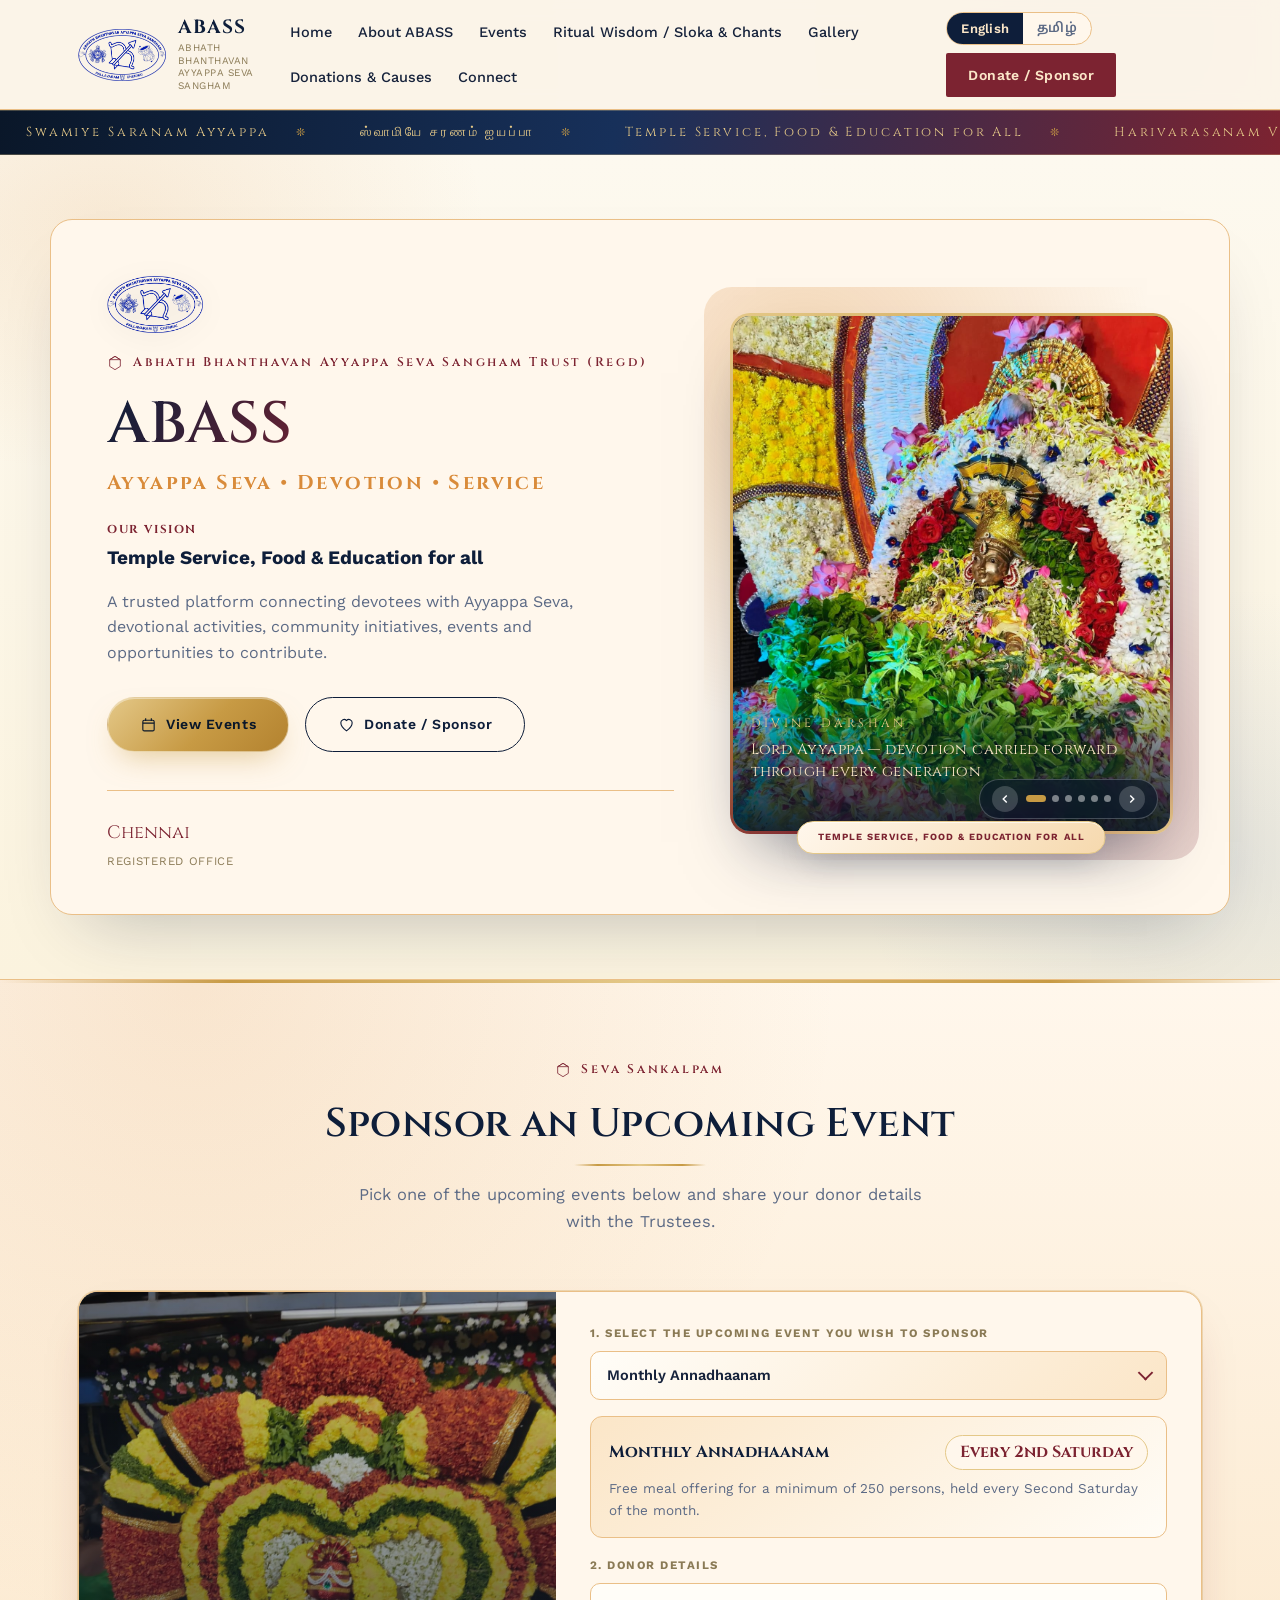
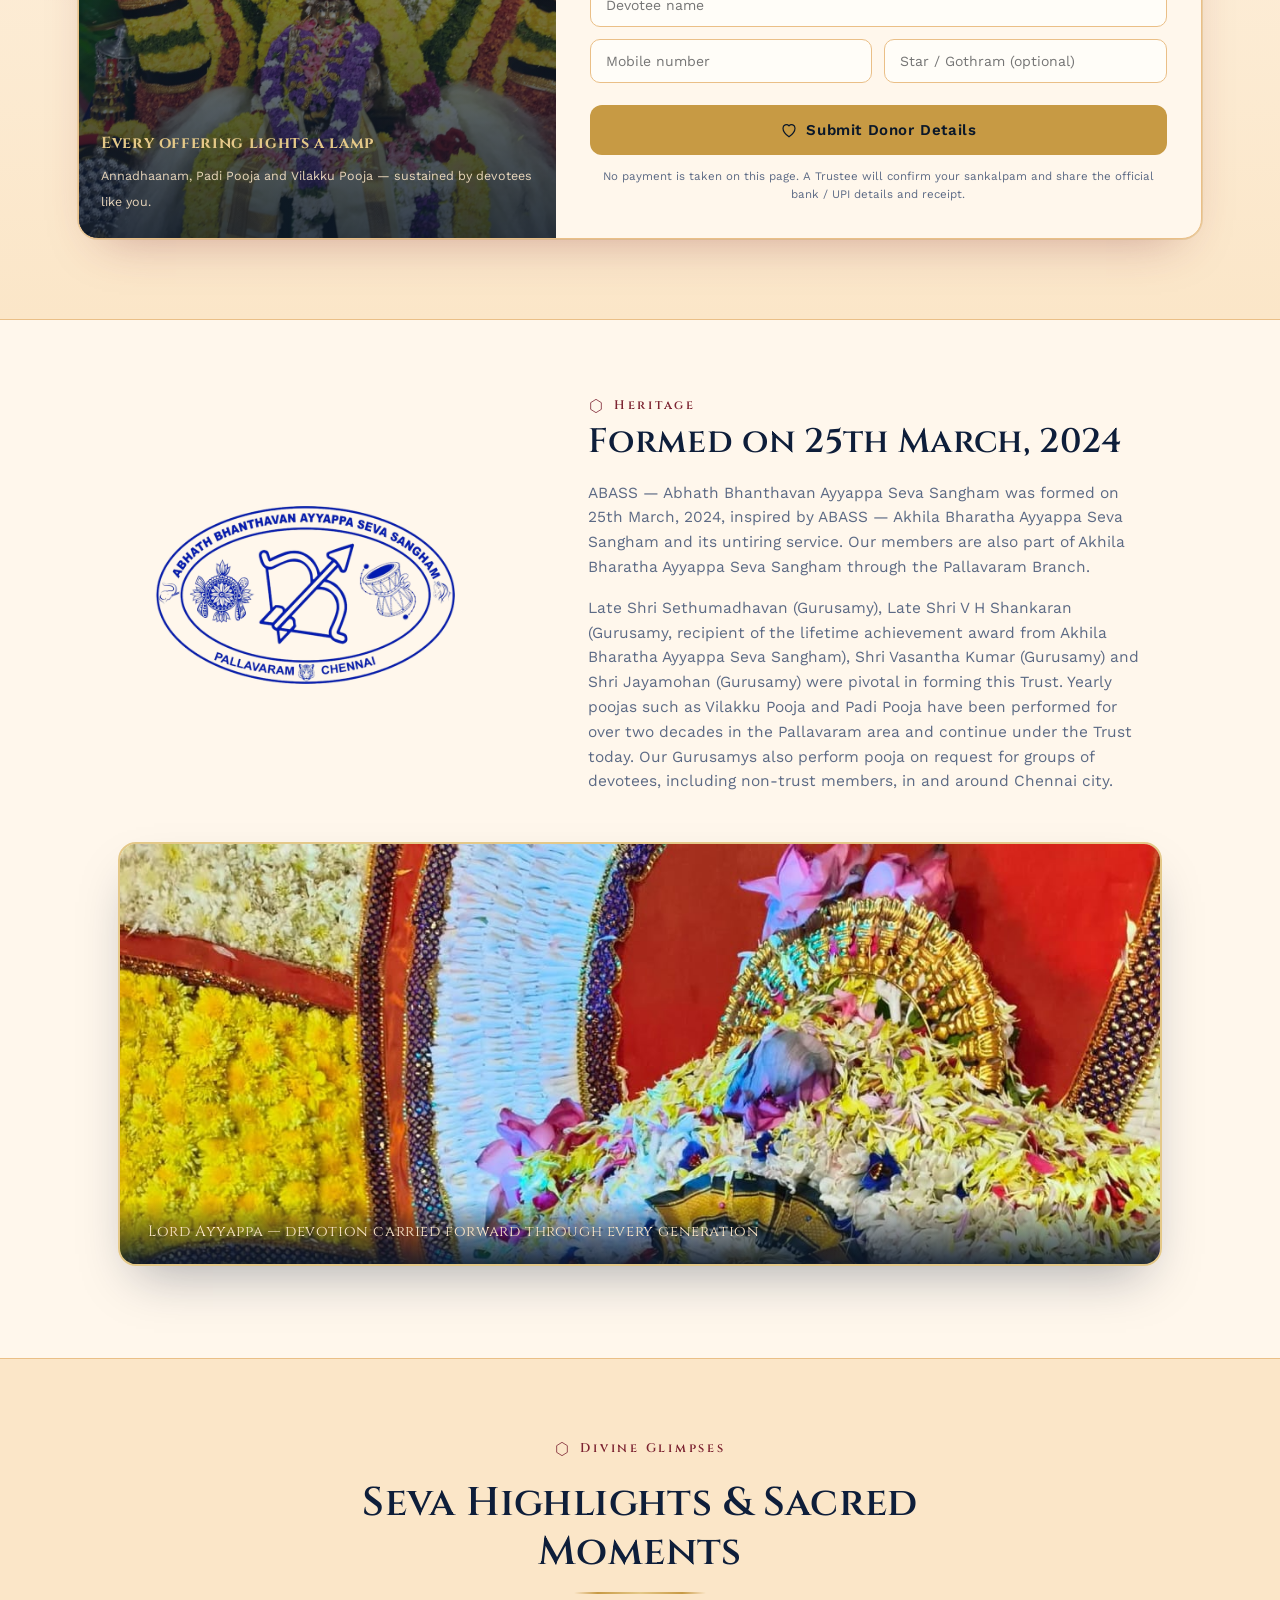
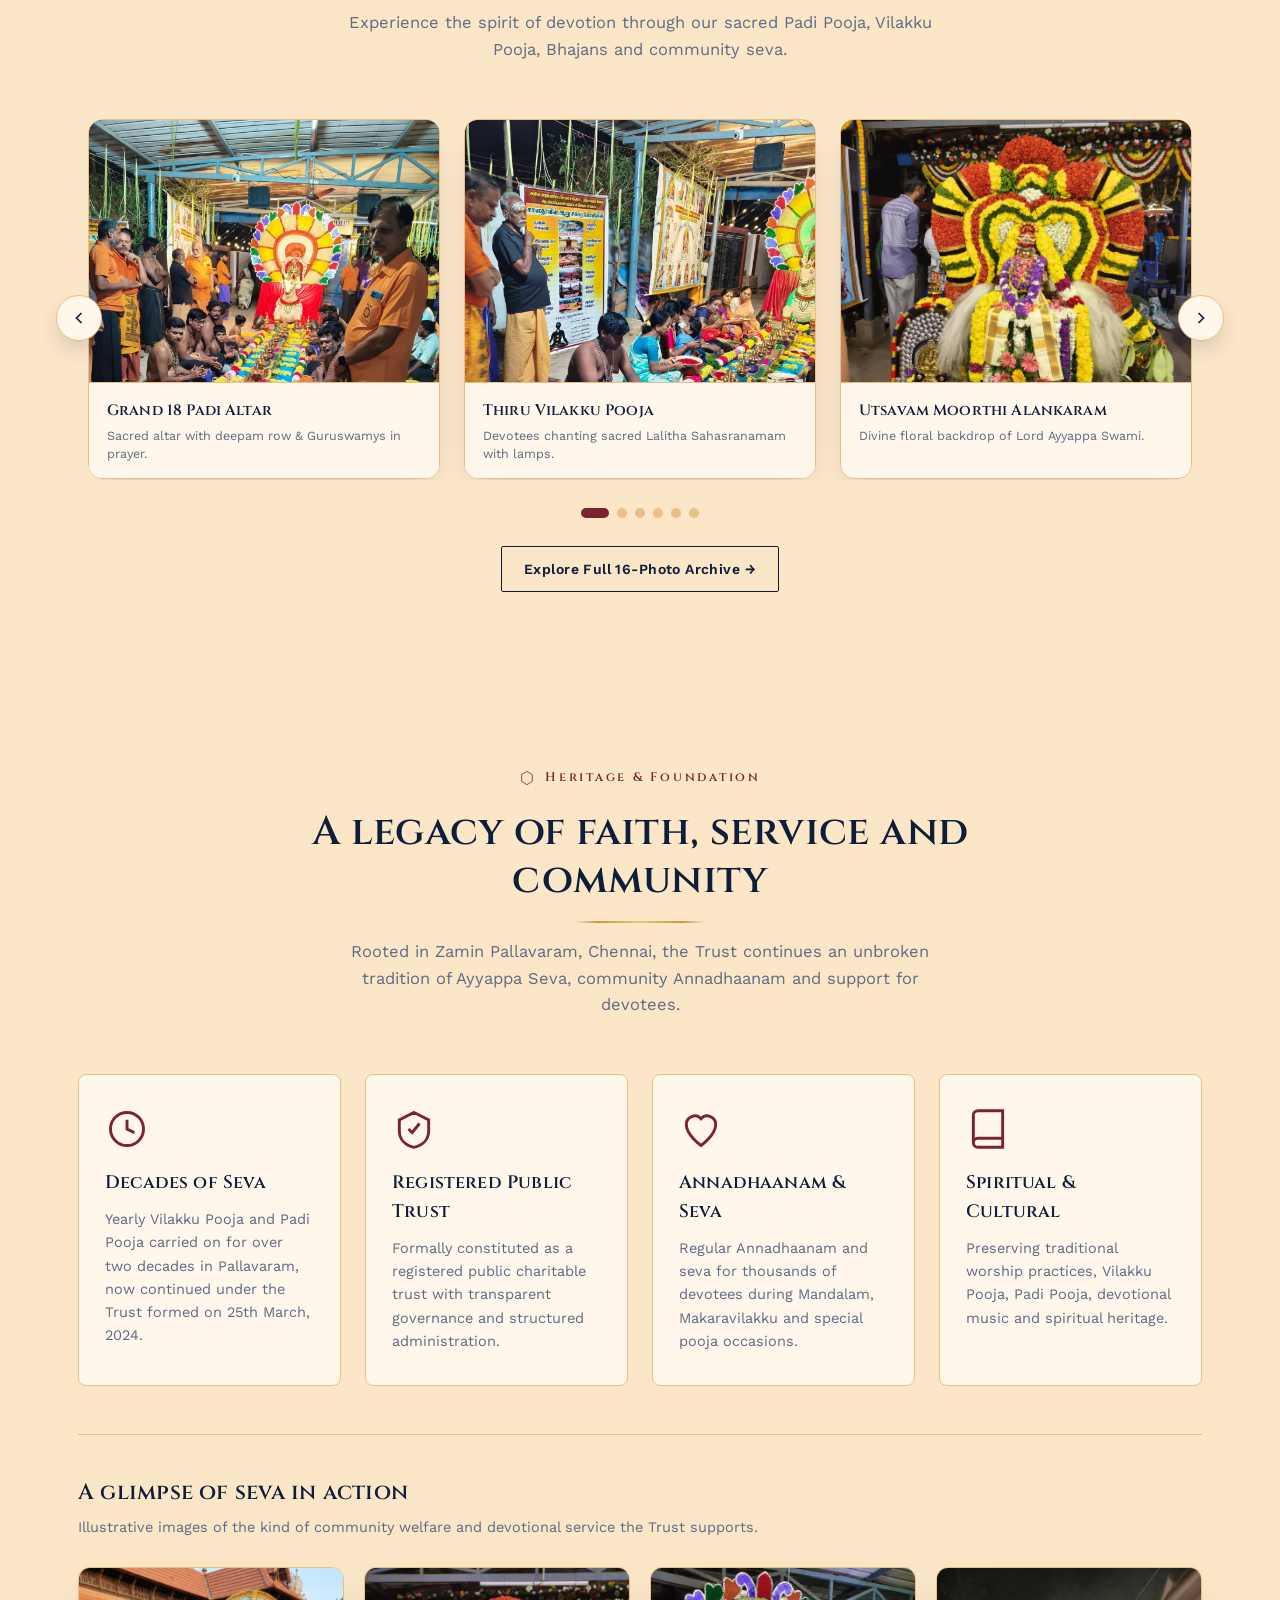
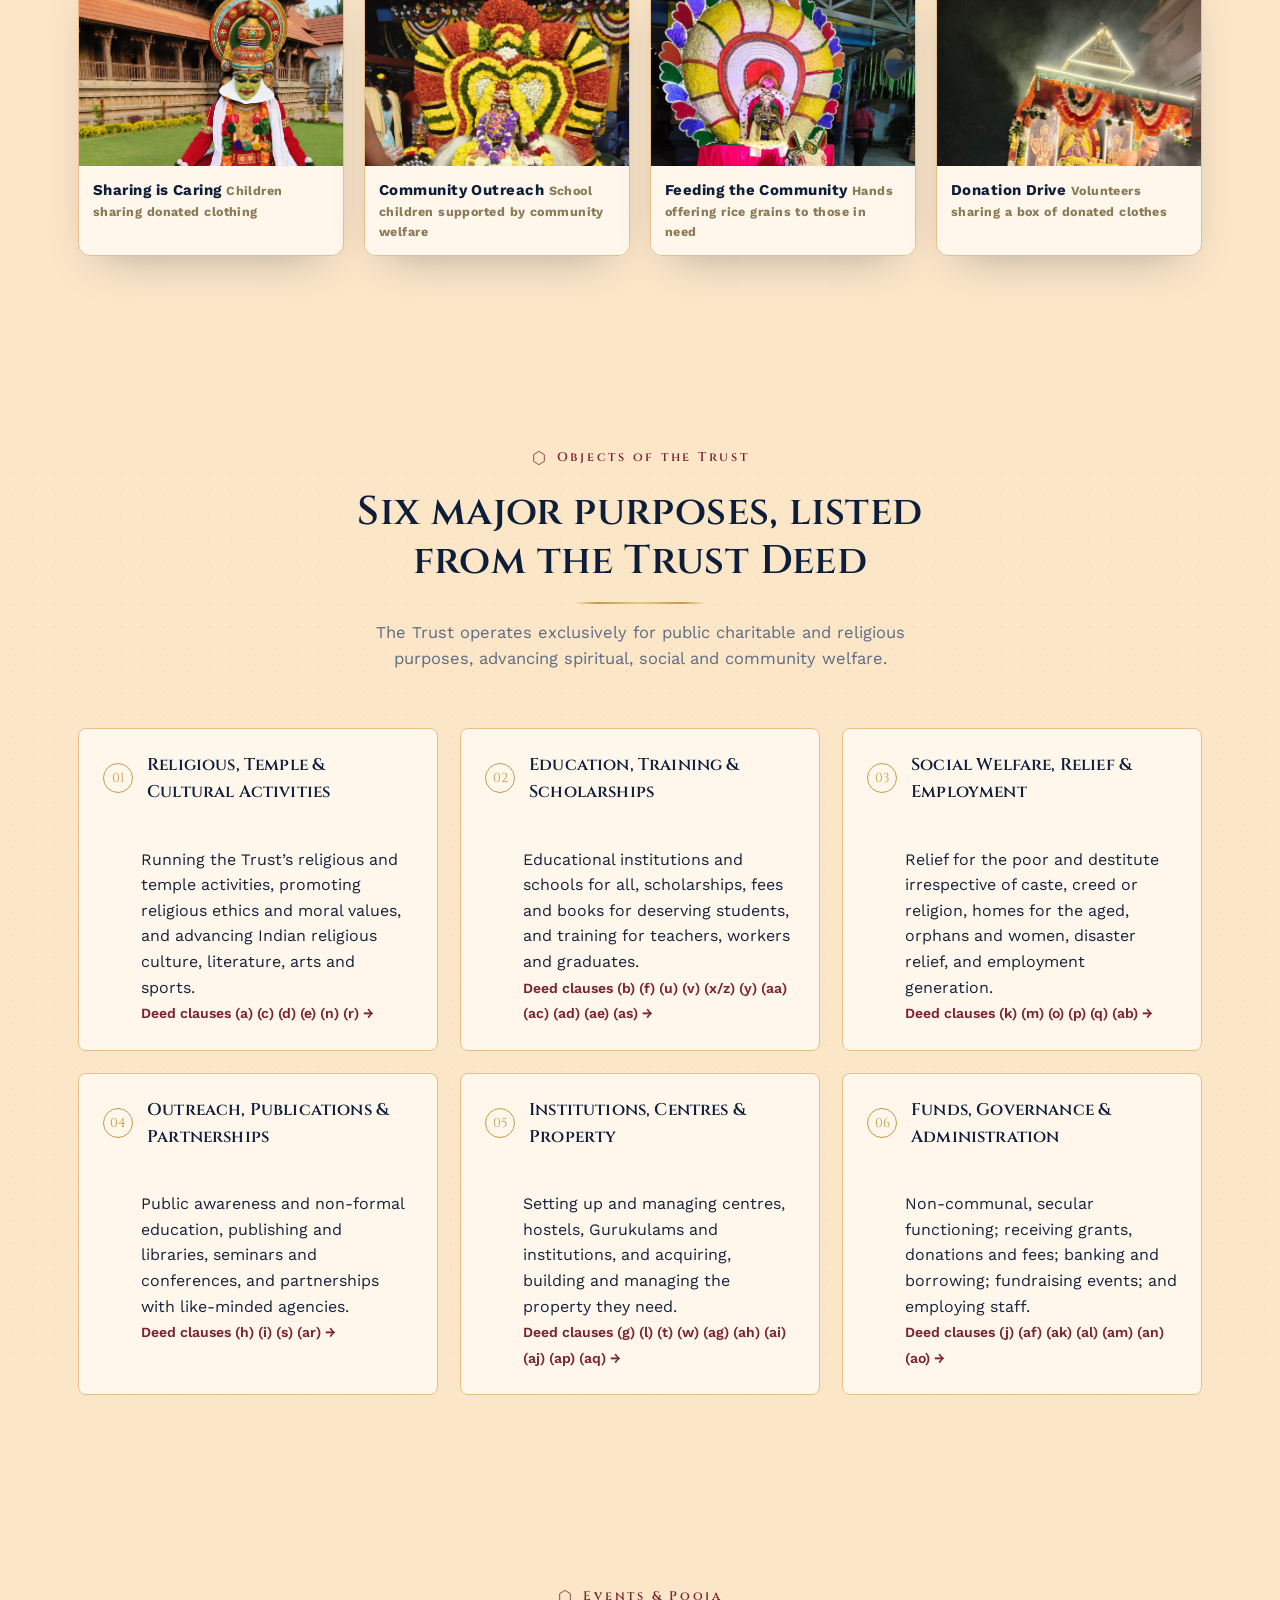
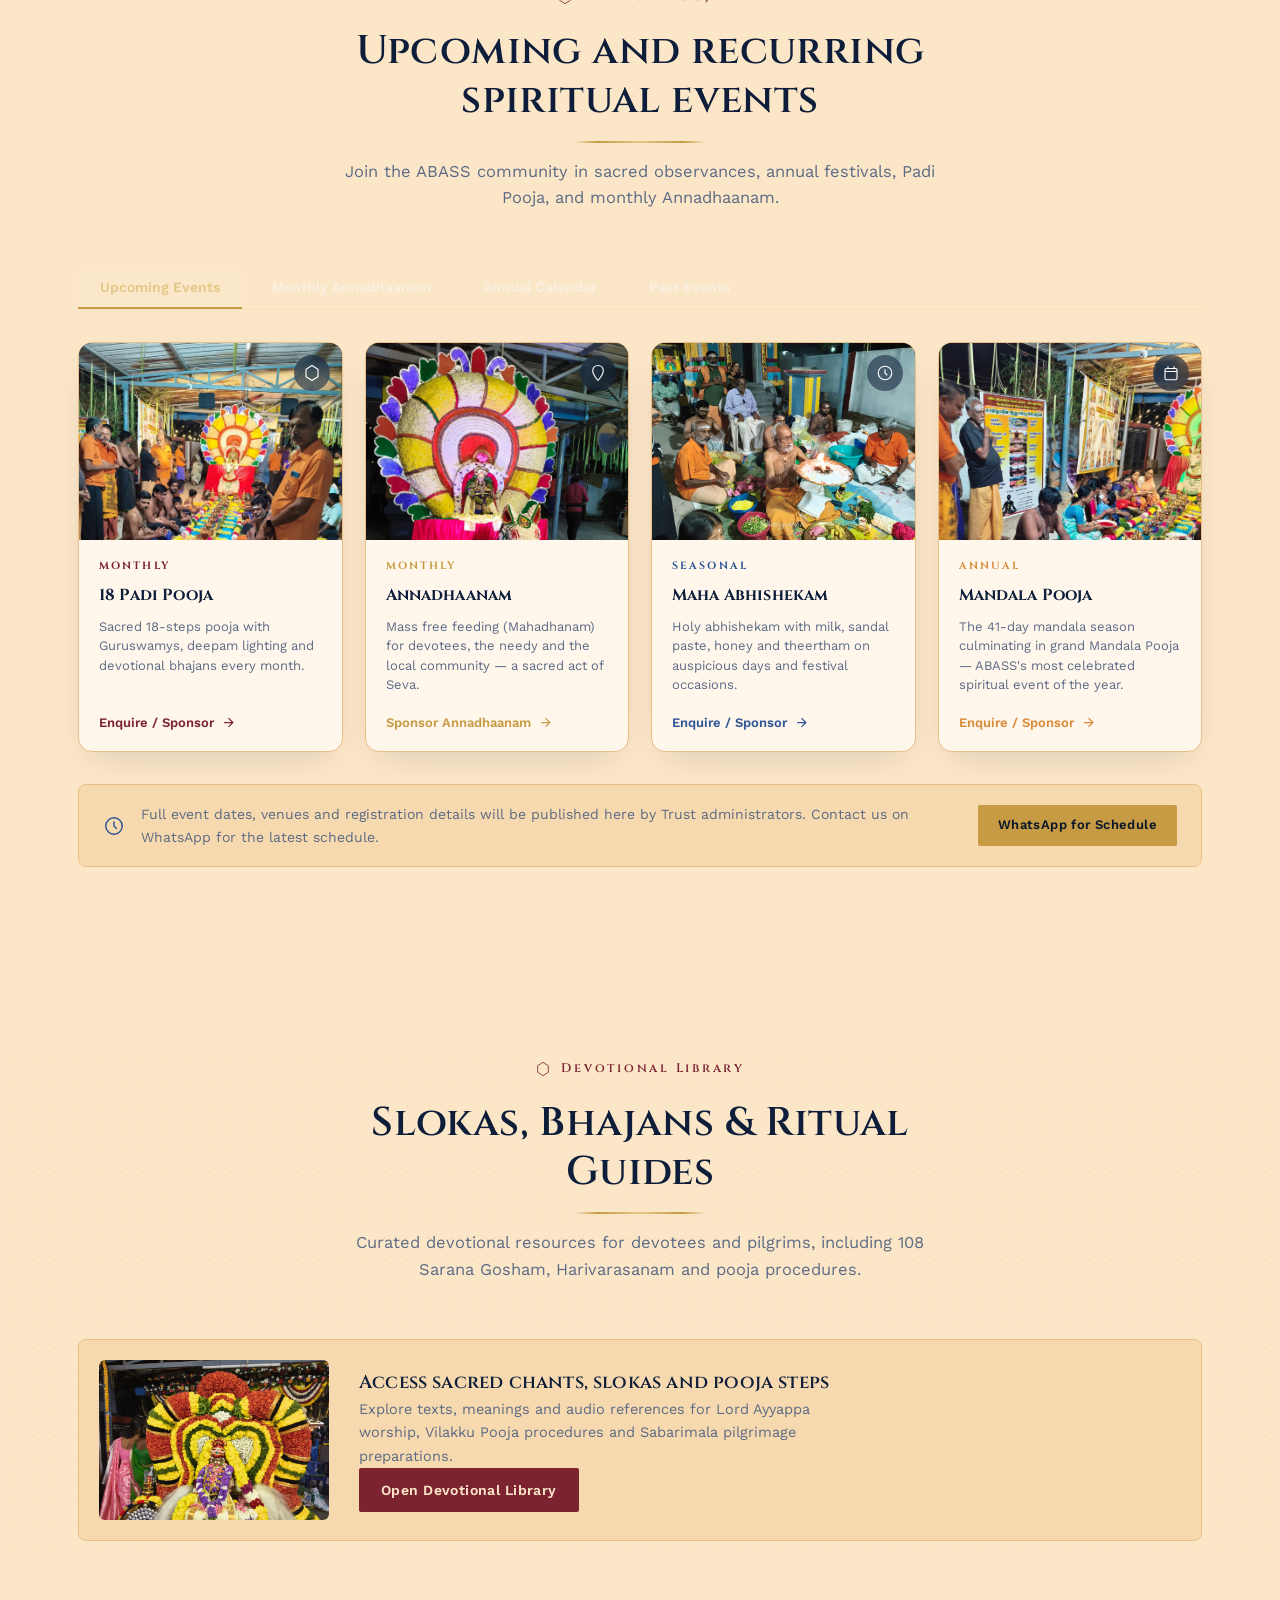
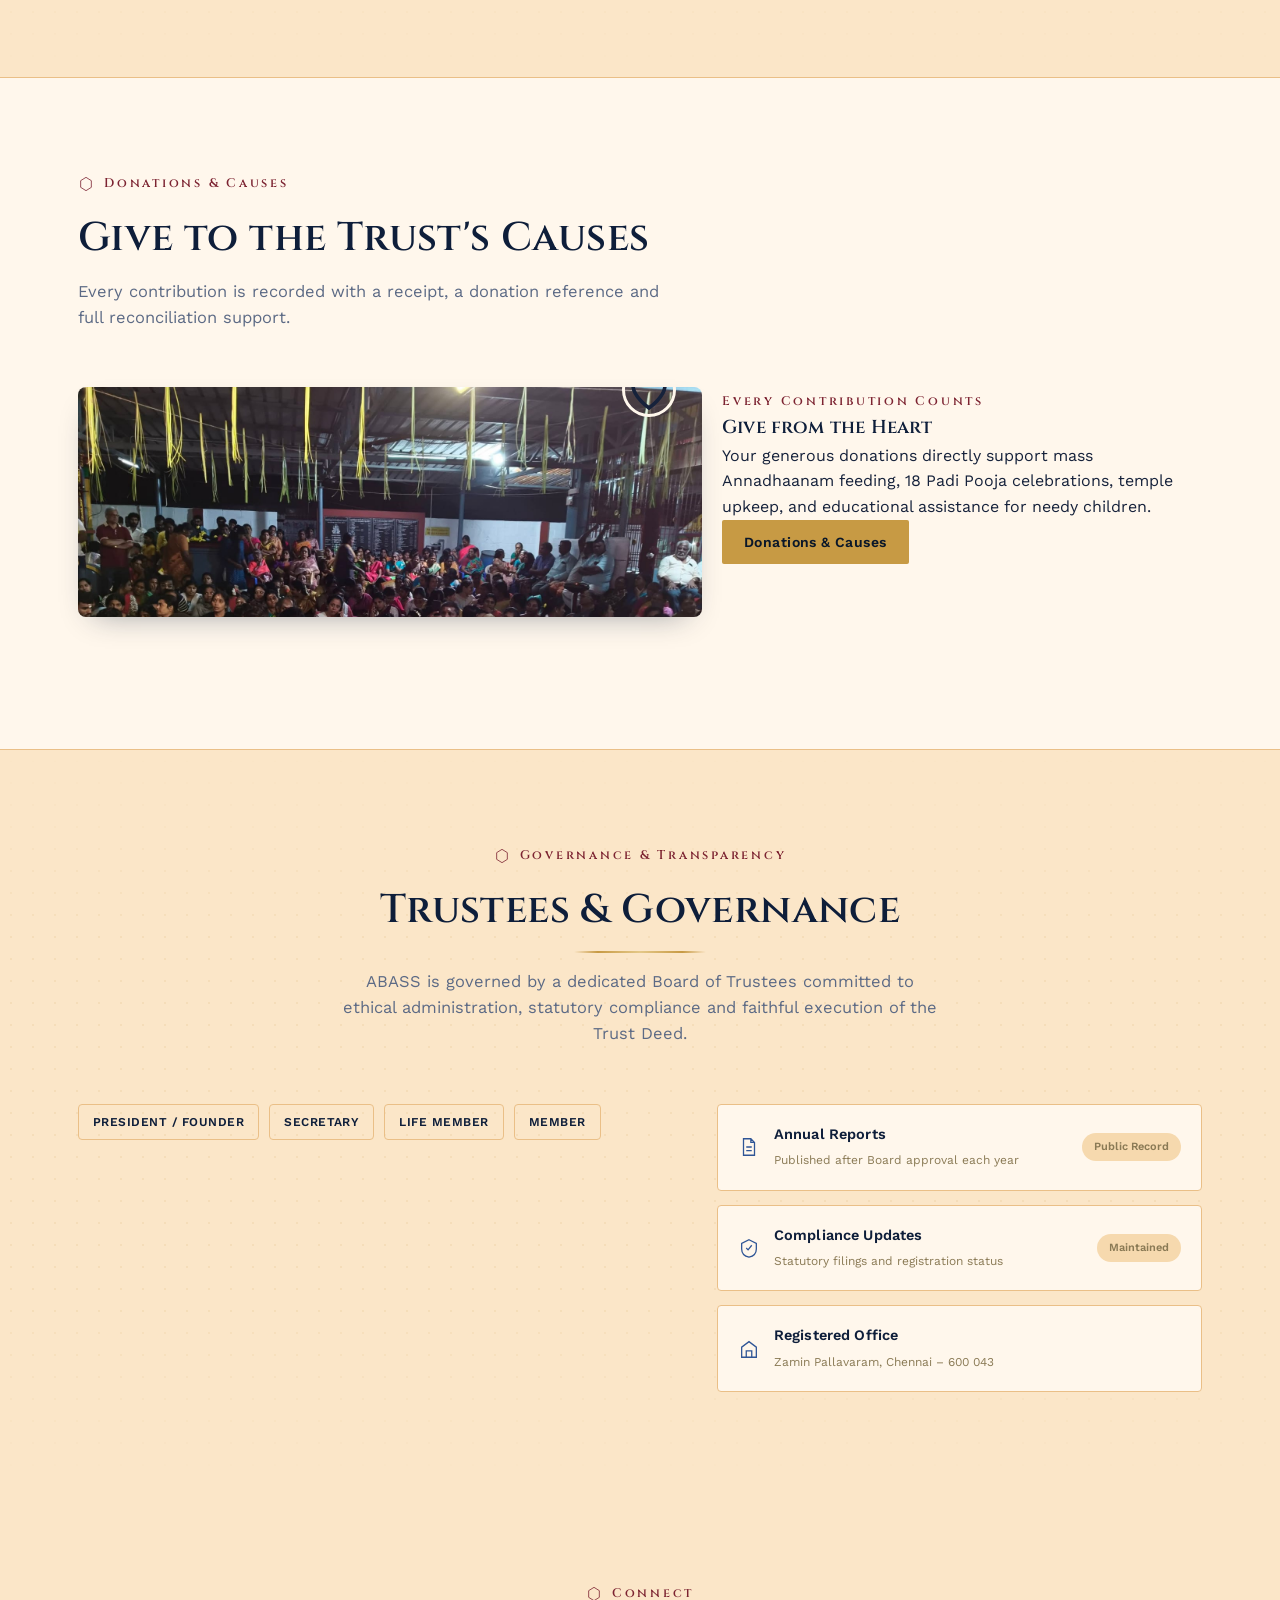
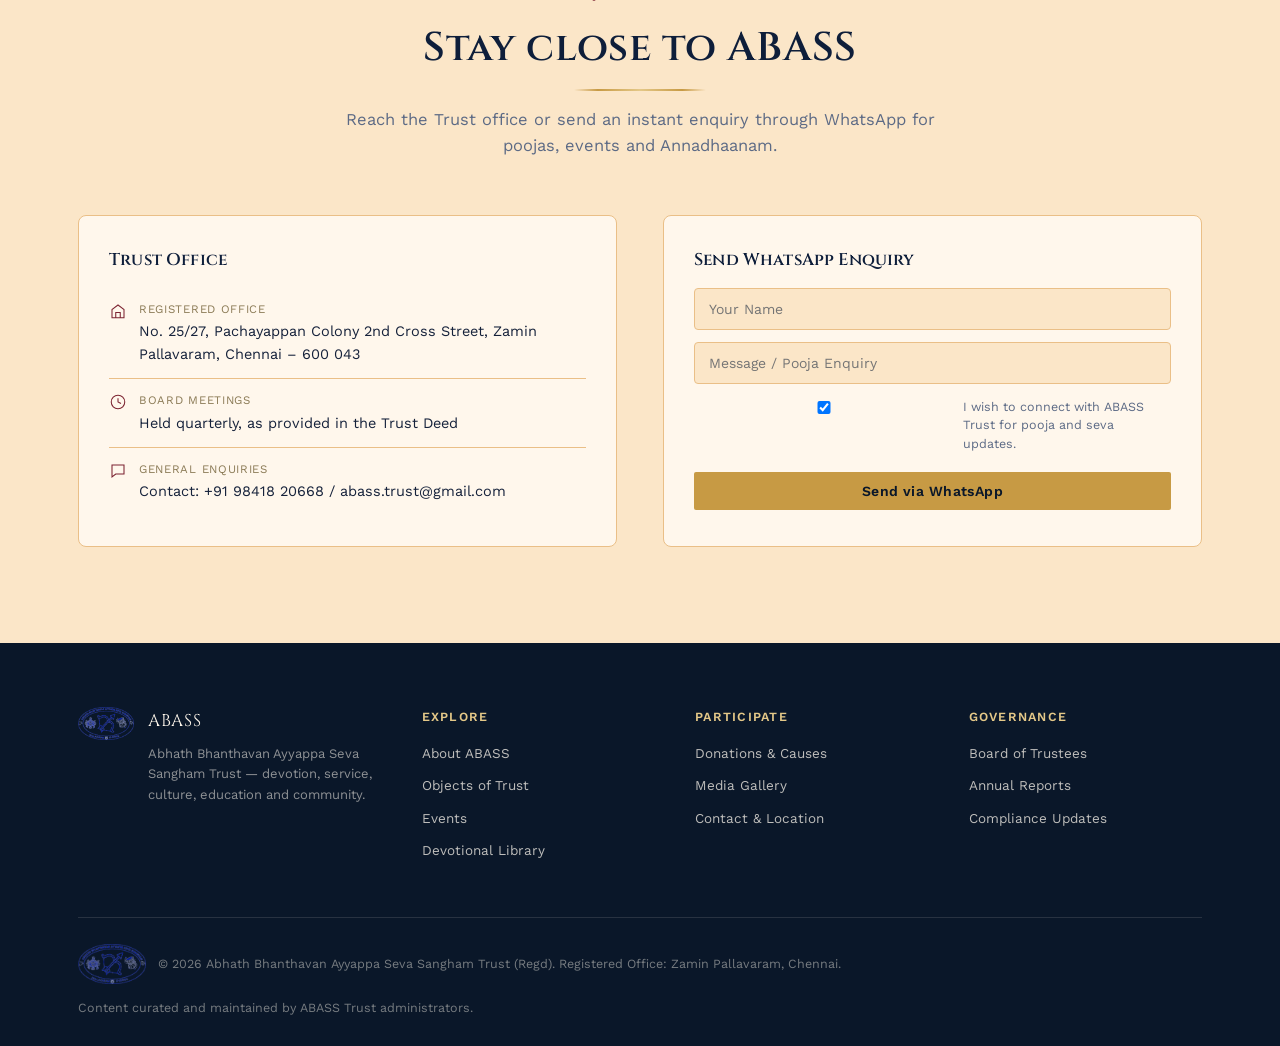
==== commit 084c77e6: "Fix" ====
--- a/index.html
+++ b/index.html
@@ -743,6 +743,7 @@
       { role: 'member', initials: 'VM', roleEn: 'Member', roleTa: 'உறுப்பினர்', name: 'V. Manikandan (Sathya)' }
     ];
     if(!tabs.length || !memberList) return;
+    var selectedRole = null;
 
     function showRole(role){
       tabs.forEach(function(tab){
@@ -761,7 +762,11 @@
     }
 
     tabs.forEach(function(tab){
-      tab.addEventListener('click', function(){ showRole(tab.getAttribute('data-role-filter')); });
+      tab.addEventListener('click', function(){
+        var clickedRole = tab.getAttribute('data-role-filter');
+        selectedRole = clickedRole === selectedRole ? null : clickedRole;
+        showRole(selectedRole);
+      });
     });
     showRole('');
   })();
--- a/assets/styles.css
+++ b/assets/styles.css
@@ -1170,6 +1170,7 @@
   .donate-wrap{ grid-template-columns:1fr; }
   .media-grid{ grid-template-columns:1fr 1fr; }
   .trust-tabs-grid{ grid-template-columns:1fr; }
+  .trust-tabs-grid > div{ min-width:0; }
   .trustee-list{ grid-template-columns:1fr; }
   .connect-grid{ grid-template-columns:1fr; }
   .footer-top{ grid-template-columns:1fr 1fr; }
@@ -1256,8 +1257,12 @@
 
   .trust-snapshot{ padding:26px 18px; }
   .ts-grid{ grid-template-columns:1fr; gap:20px; }
-  .trustee-role-tabs{ flex-wrap:nowrap; overflow-x:auto; padding-bottom:2px; }
-  .trustee-role-tab{ flex:none; }
+  .trustee-role-tabs{ display:grid; grid-template-columns:repeat(2,minmax(0,1fr)); gap:10px; }
+  .trustee-role-tab{ width:100%; min-width:0; padding-left:8px; padding-right:8px; white-space:normal; overflow-wrap:anywhere; }
+  .trustee-list{ min-width:0; }
+  .trustee-card{ min-width:0; }
+  .trustee-card > div:last-child{ min-width:0; }
+  .trustee-card .name{ overflow-wrap:anywhere; }
 
   .library-top{ padding:16px; }
   .library-top img{ height:180px; object-position:top center; }
@@ -1311,7 +1316,7 @@
     box-shadow:0 -10px 26px -12px rgba(14,30,58,0.28);
     padding:8px 12px calc(8px + env(safe-area-inset-bottom));
   }
-  .mqs-inner{ display:flex; align-items:center; gap:10px; max-width:620px; margin:0 auto; }
+  .mqs-inner{ display:flex; align-items:center; gap:10px; max-width:620px; min-width:0; margin:0 auto; }
   .mqs-icon{
     flex:none; width:36px; height:36px; border-radius:50%;
     display:flex; align-items:center; justify-content:center;
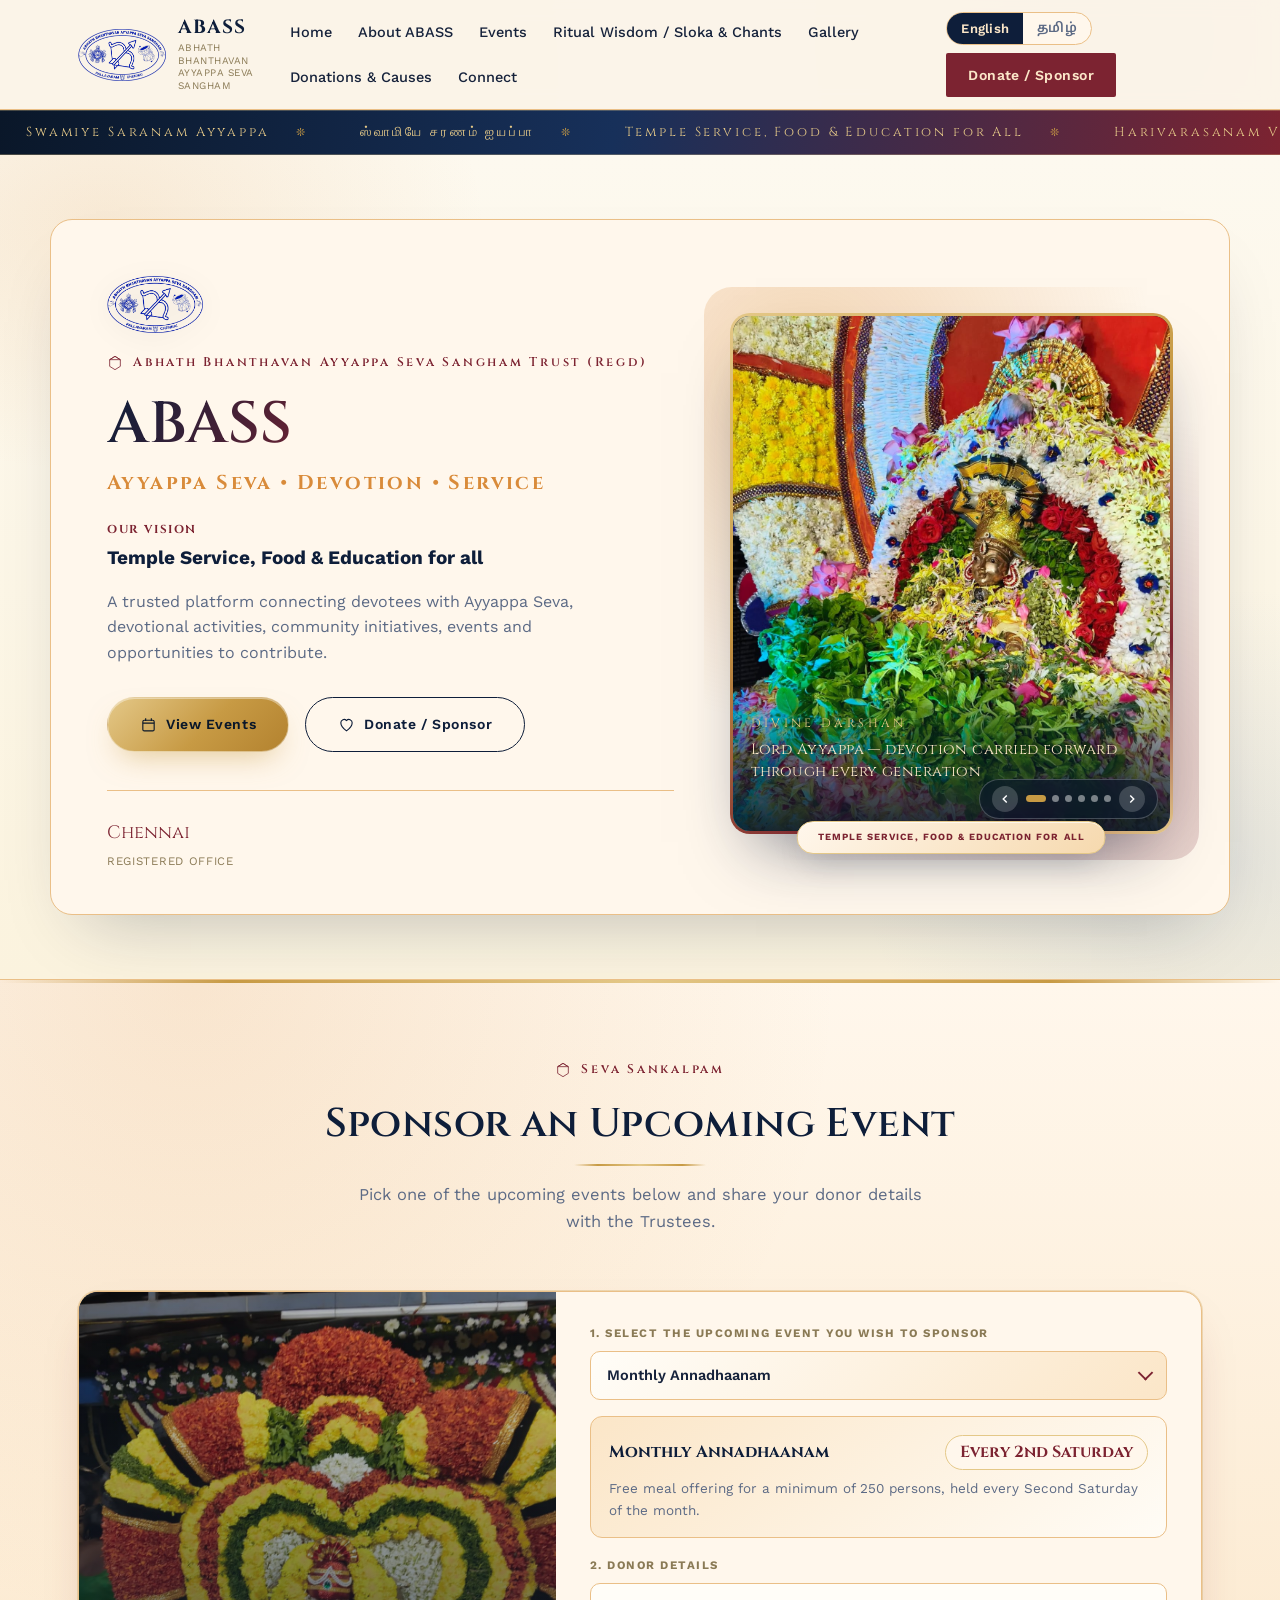
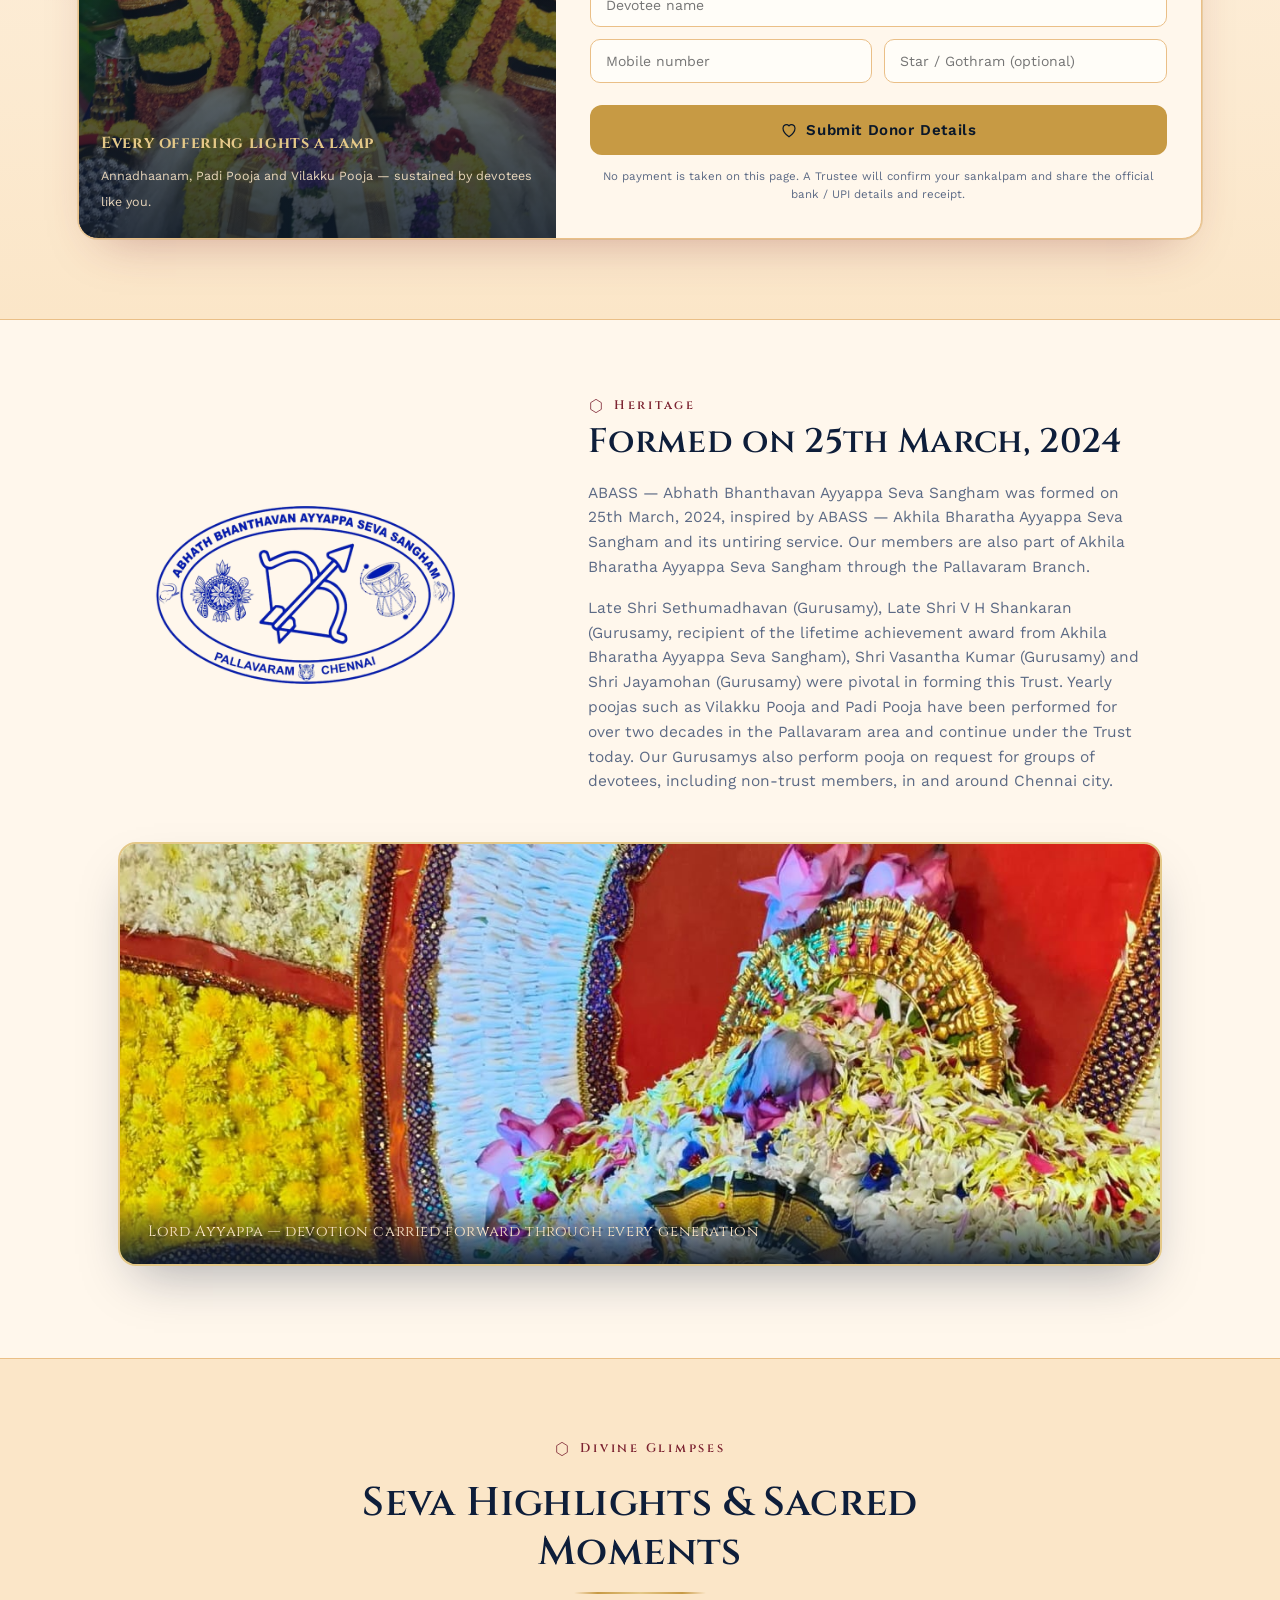
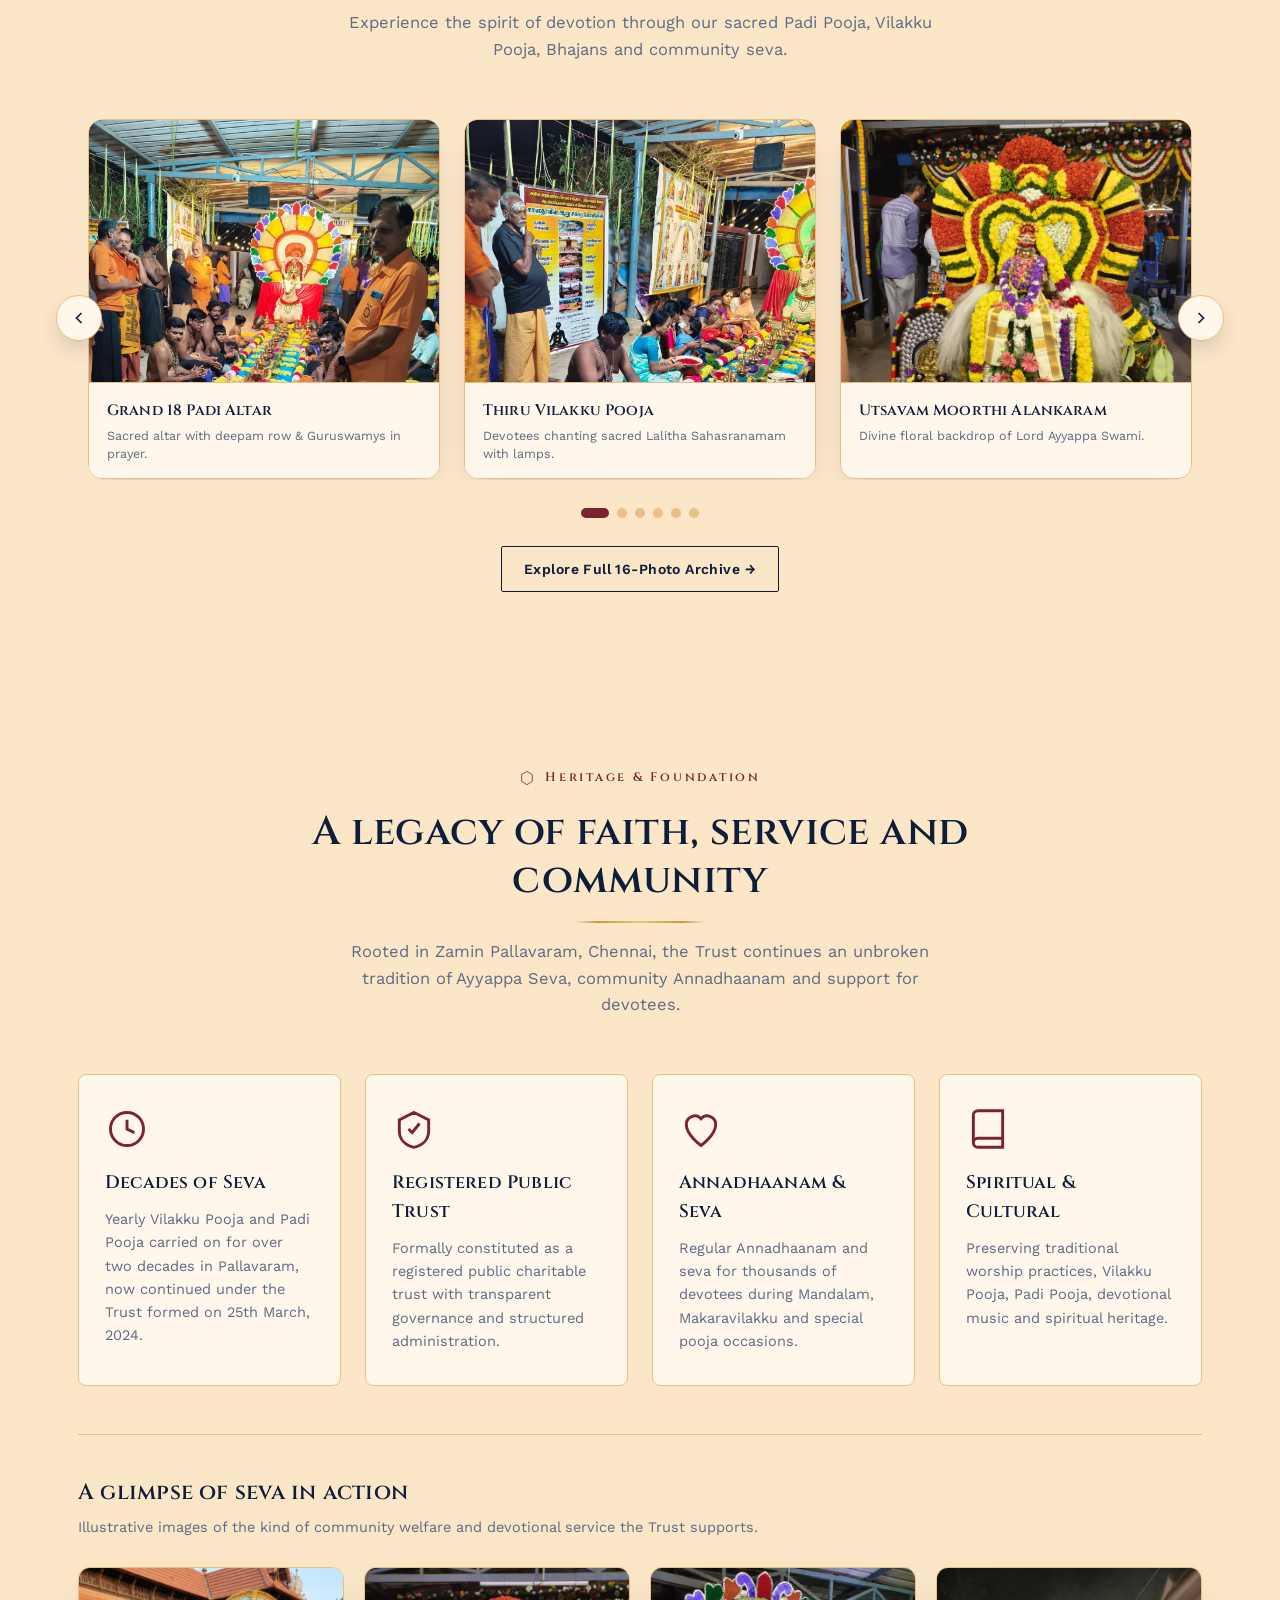
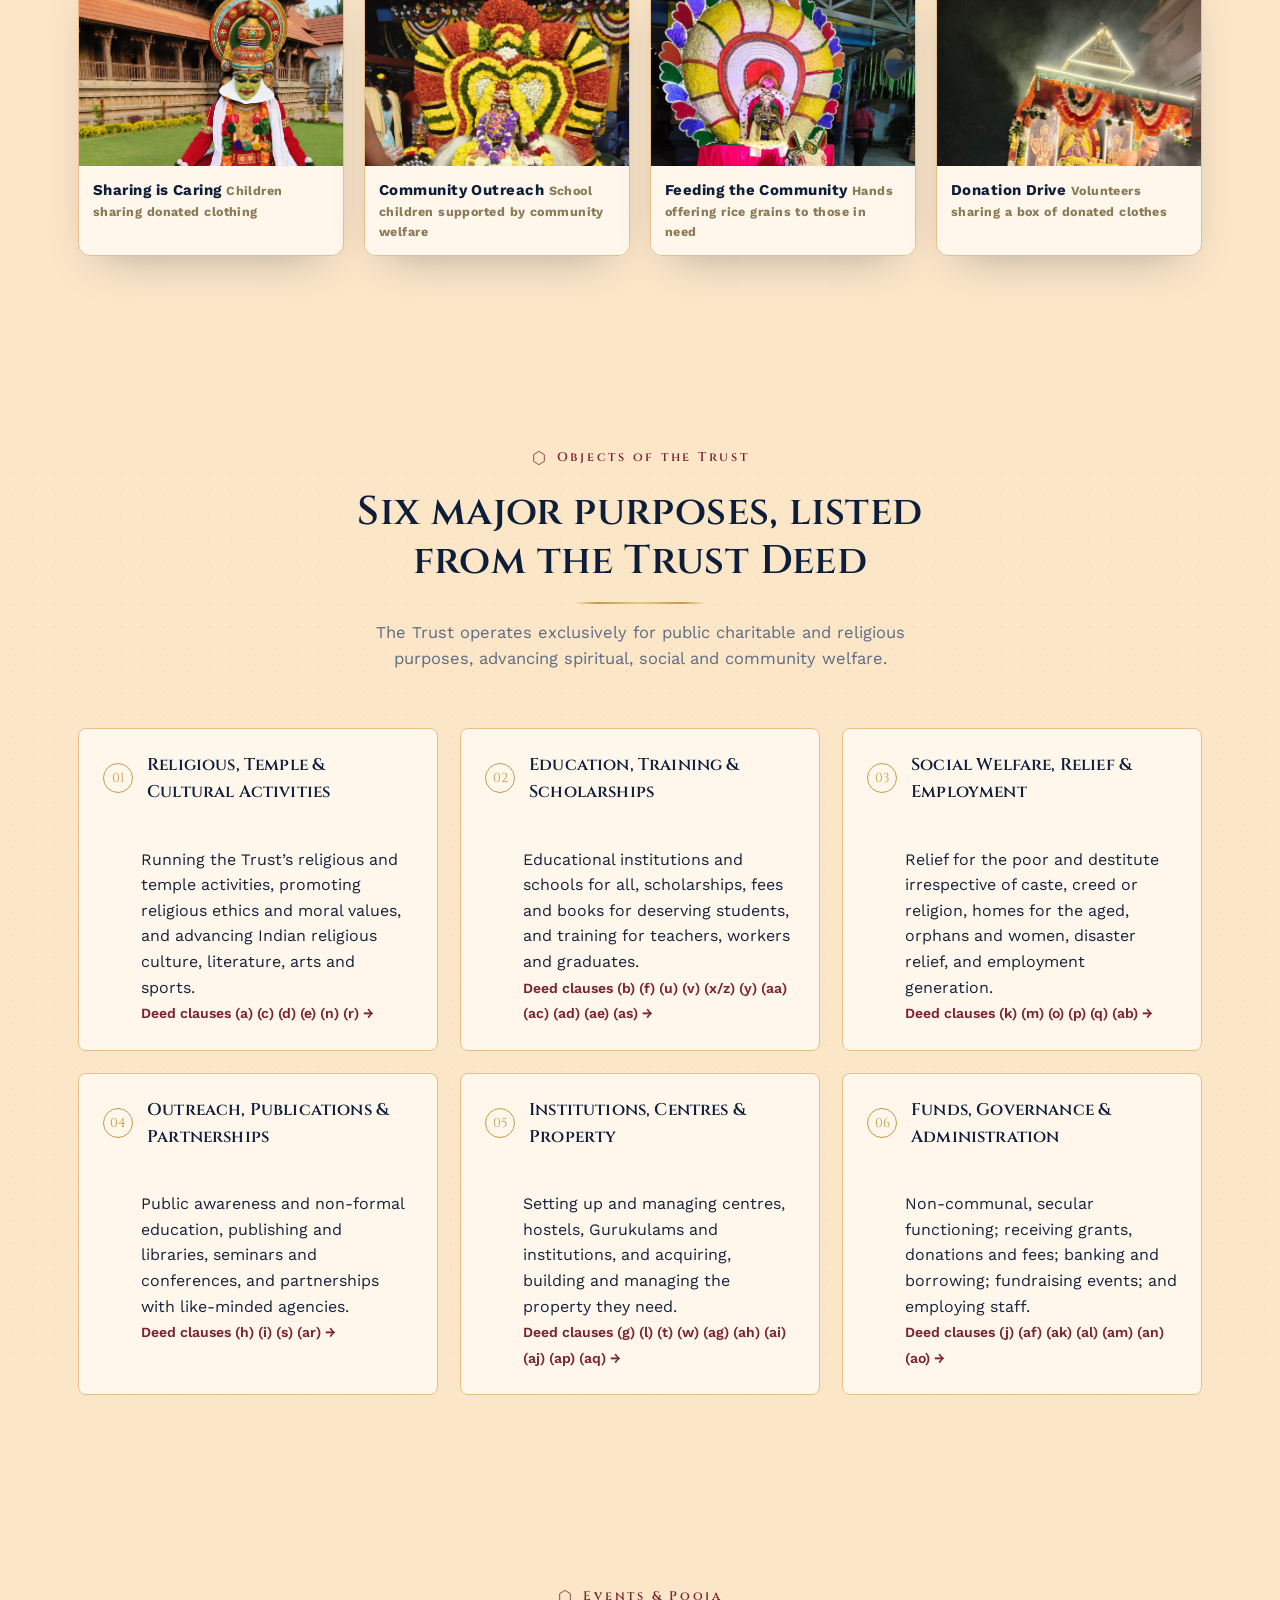
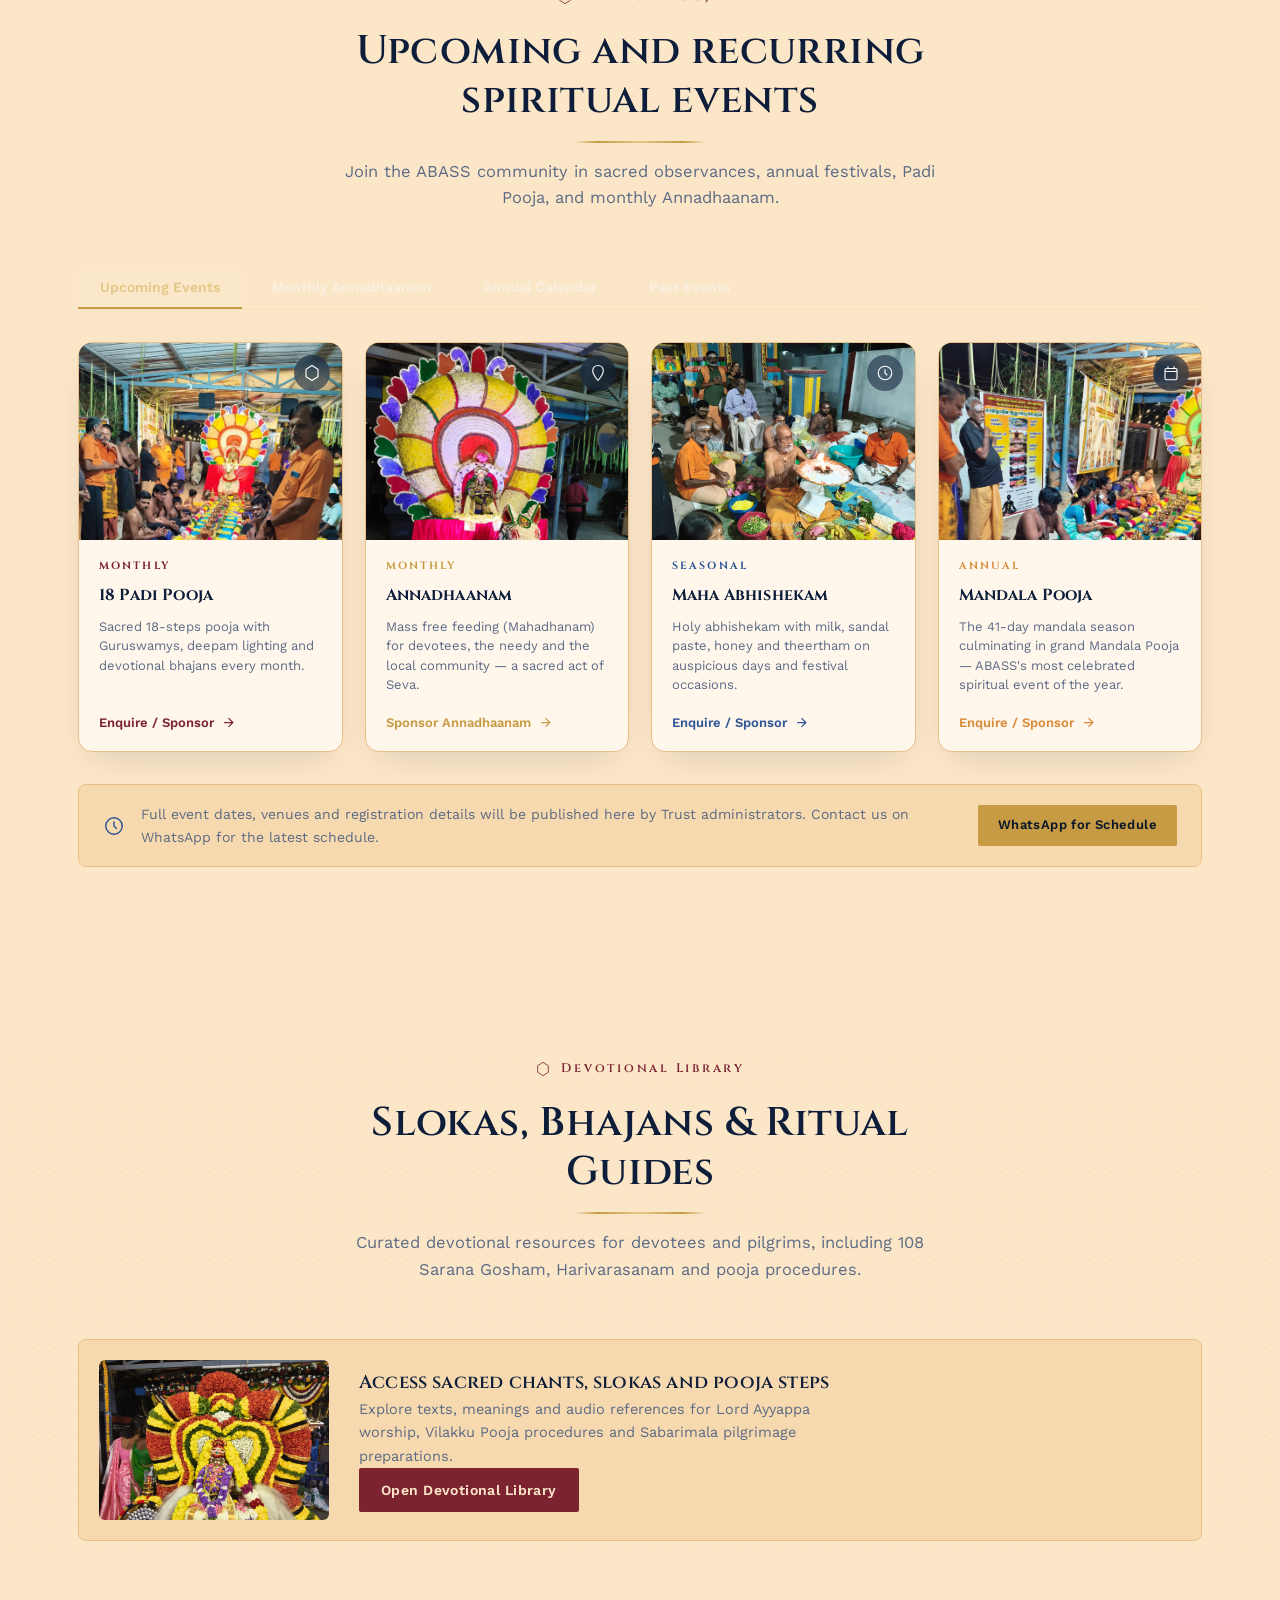
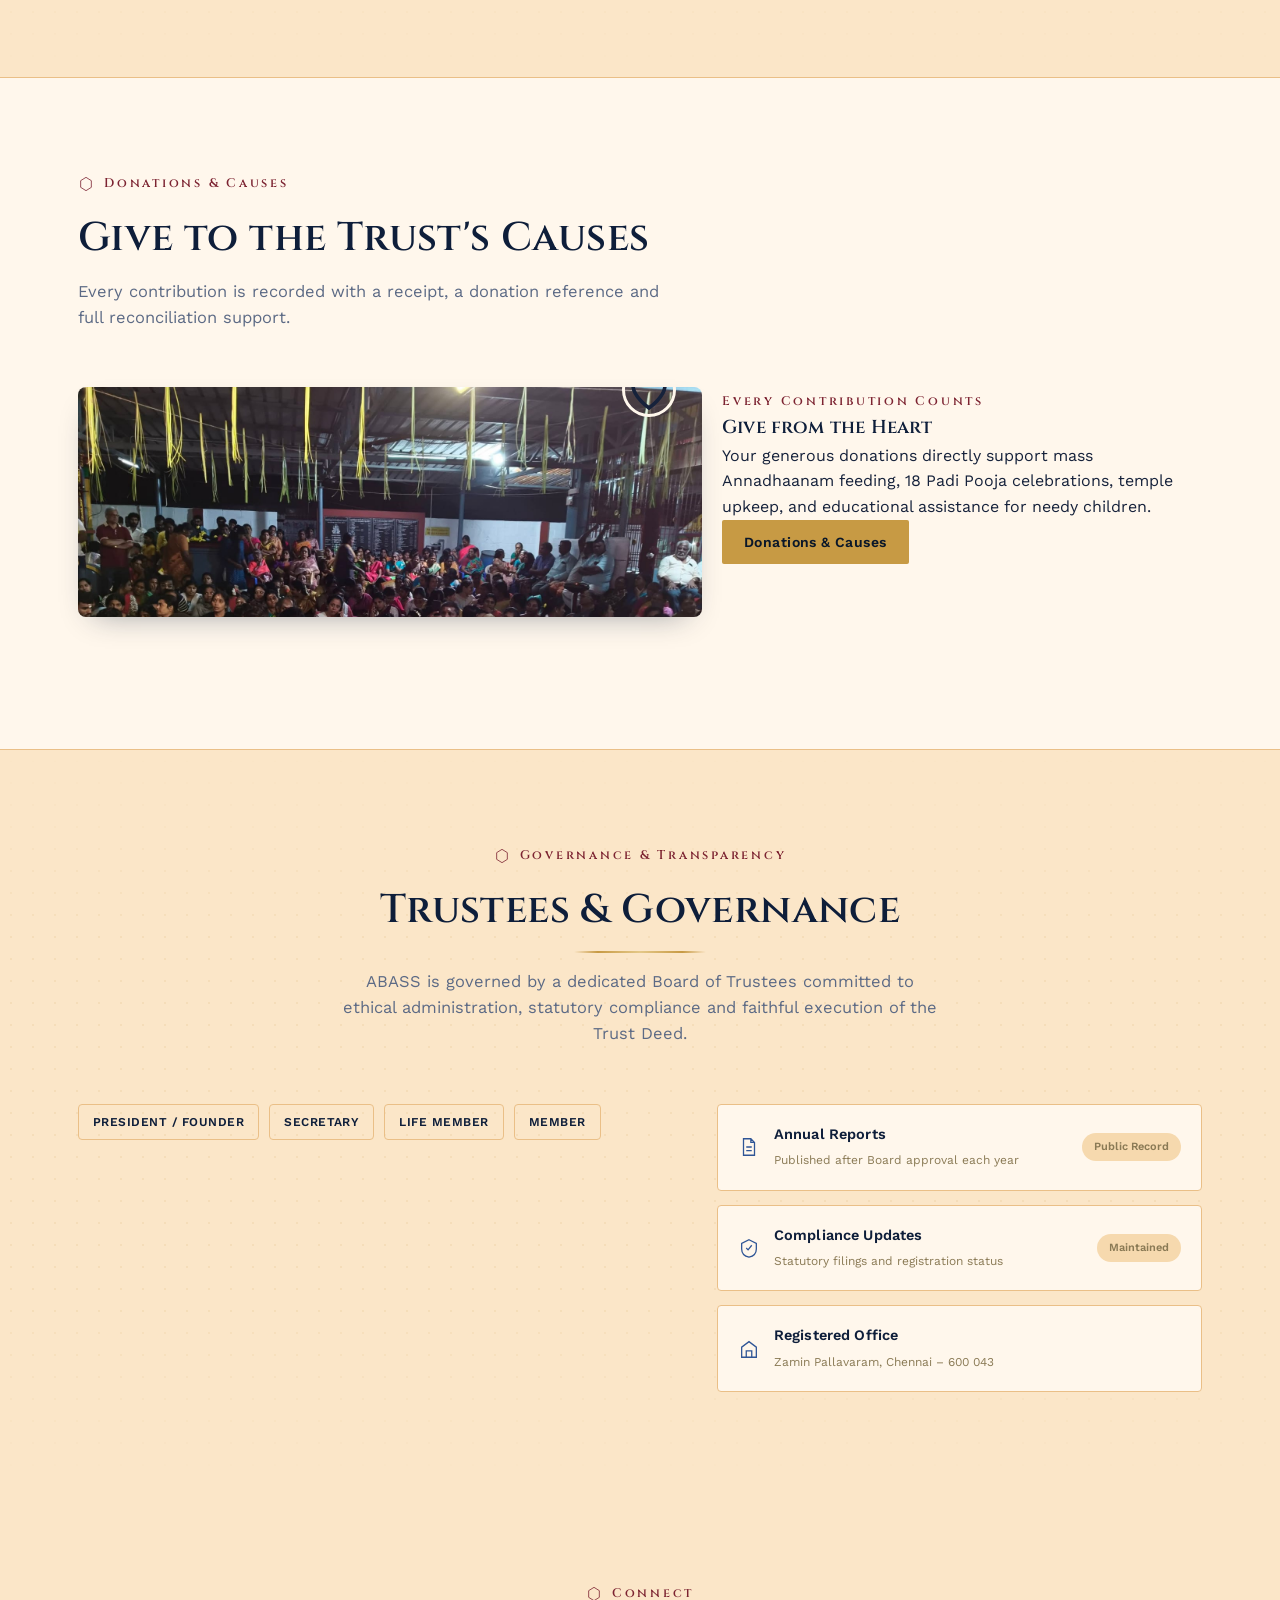
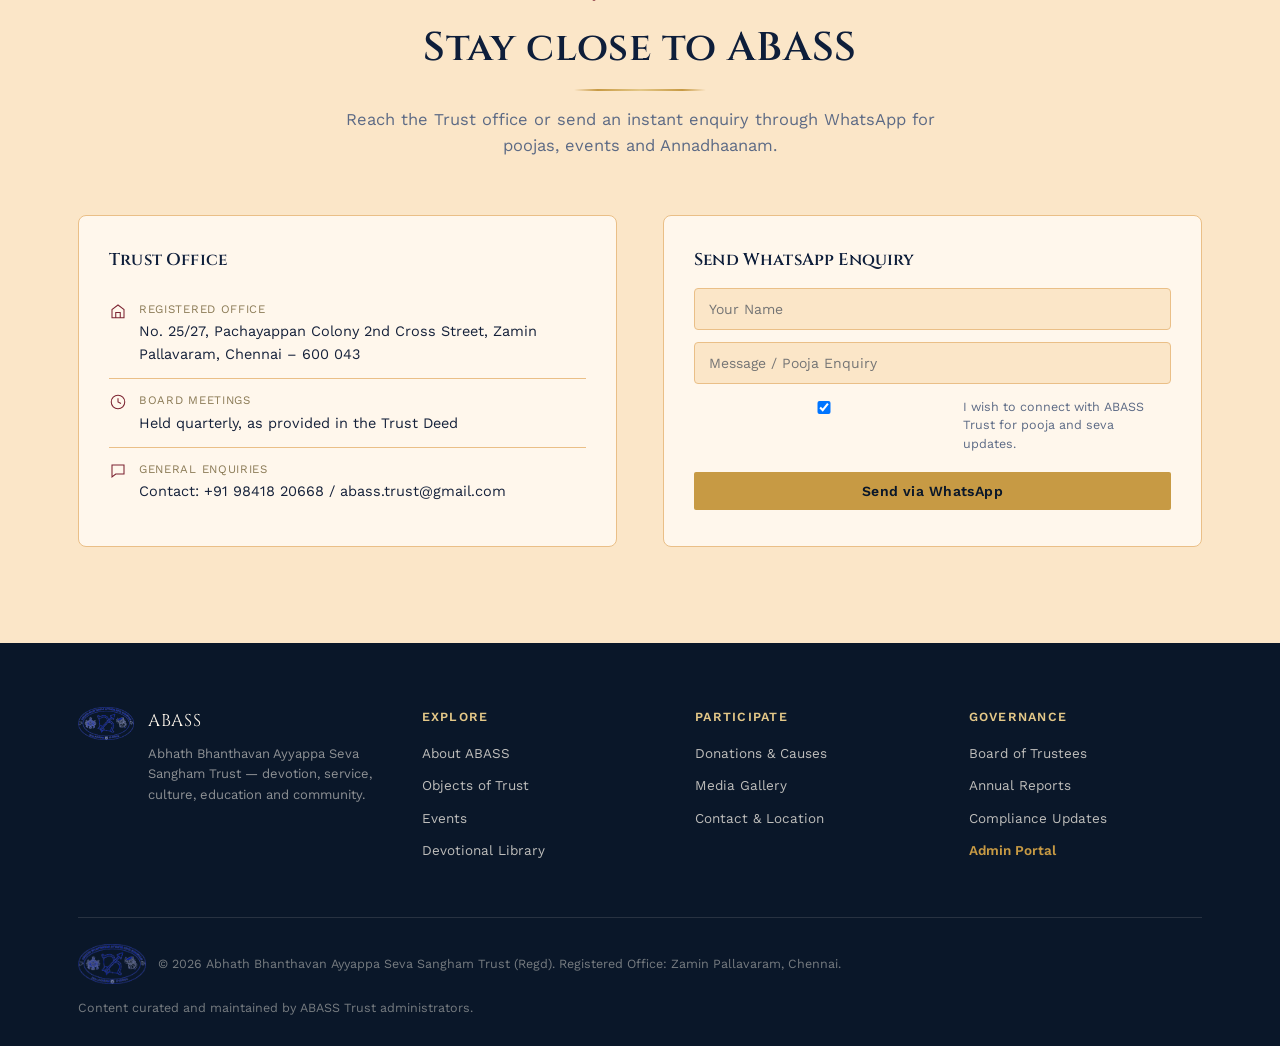
==== commit 0750c52f: "Update project" ====
--- a/index.html
+++ b/index.html
@@ -858,6 +858,7 @@
           <li><a href="transparency.html" data-en="Board of Trustees" data-ta="அறங்காவலர் குழு">Board of Trustees</a></li>
           <li><a href="transparency.html" data-en="Annual Reports" data-ta="ஆண்டு அறிக்கைகள்">Annual Reports</a></li>
           <li><a href="transparency.html" data-en="Compliance Updates" data-ta="இணக்க புதுப்பிப்புகள்">Compliance Updates</a></li>
+          <li><a href="admin.html" style="color:var(--gold); font-weight:600;" data-en="Admin Portal" data-ta="நிர்வாக போர்டல்">Admin Portal</a></li>
         </ul>
       </div>
     </div>
@@ -892,6 +893,9 @@
   </div>
 </div>
 
+<script src="https://cdn.jsdelivr.net/npm/@supabase/supabase-js@2"></script>
+<script src="assets/supabase-config.js"></script>
+<script src="assets/supabase-client.js"></script>
 <script src="assets/script.js"></script>
 <script src="assets/_devotional.js"></script>
 </body>
--- a/assets/styles.css
+++ b/assets/styles.css
@@ -1384,6 +1384,8 @@
 .event-date-badge .month{ font-size:12px; letter-spacing:0.06em; text-transform:uppercase; opacity:0.9; }
 .event-body{ padding:20px; display:flex; flex-direction:column; gap:10px; }
 .event-body h3{ font-size:17px; color:var(--navy); line-height:1.35; }
+.event-body .event-location{ font-size:12px; font-weight:600; color:var(--maroon); display:inline-flex; align-items:center; gap:5px; margin-top:-4px; }
+.event-body .event-location svg{ width:13px; height:13px; flex:none; }
 .event-body .event-desc{ font-size:13.5px; color:var(--muted); line-height:1.55; }
 
 /* ============ CONTRIBUTION SECTION ============ */
